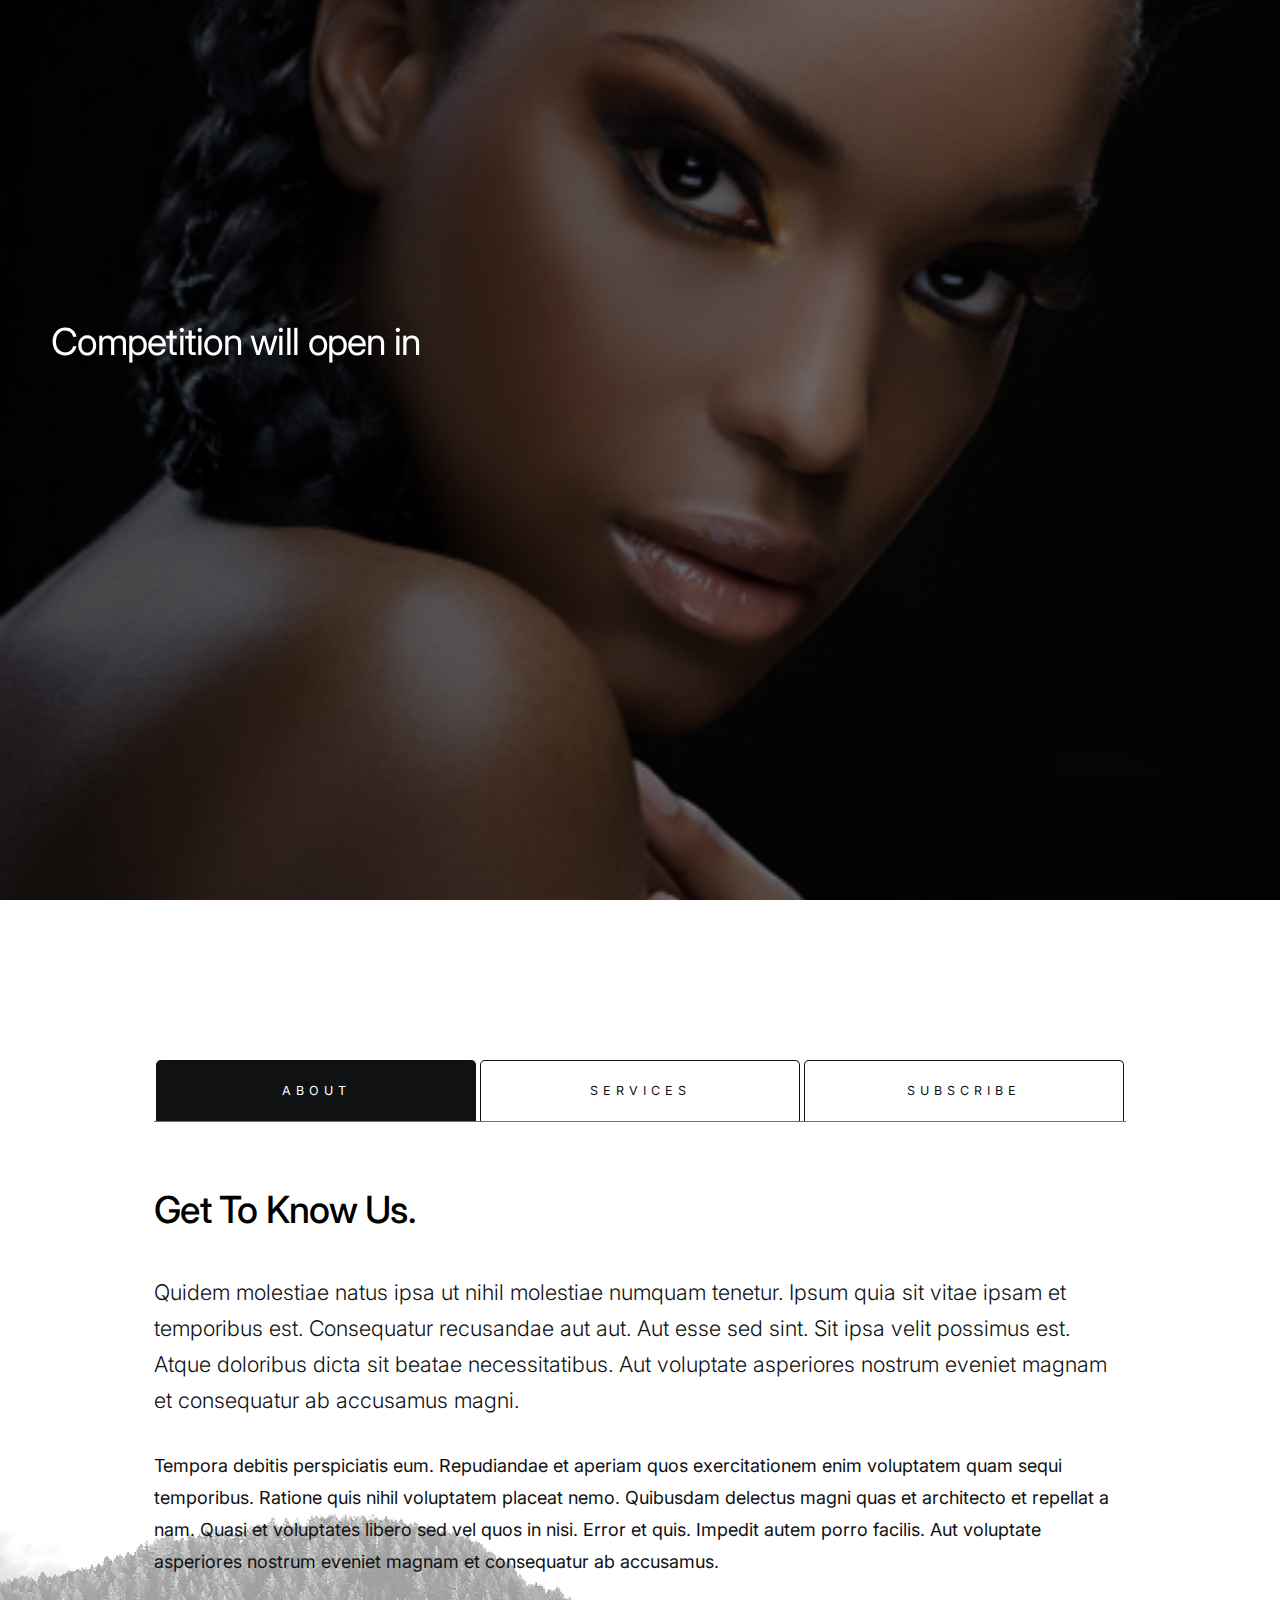
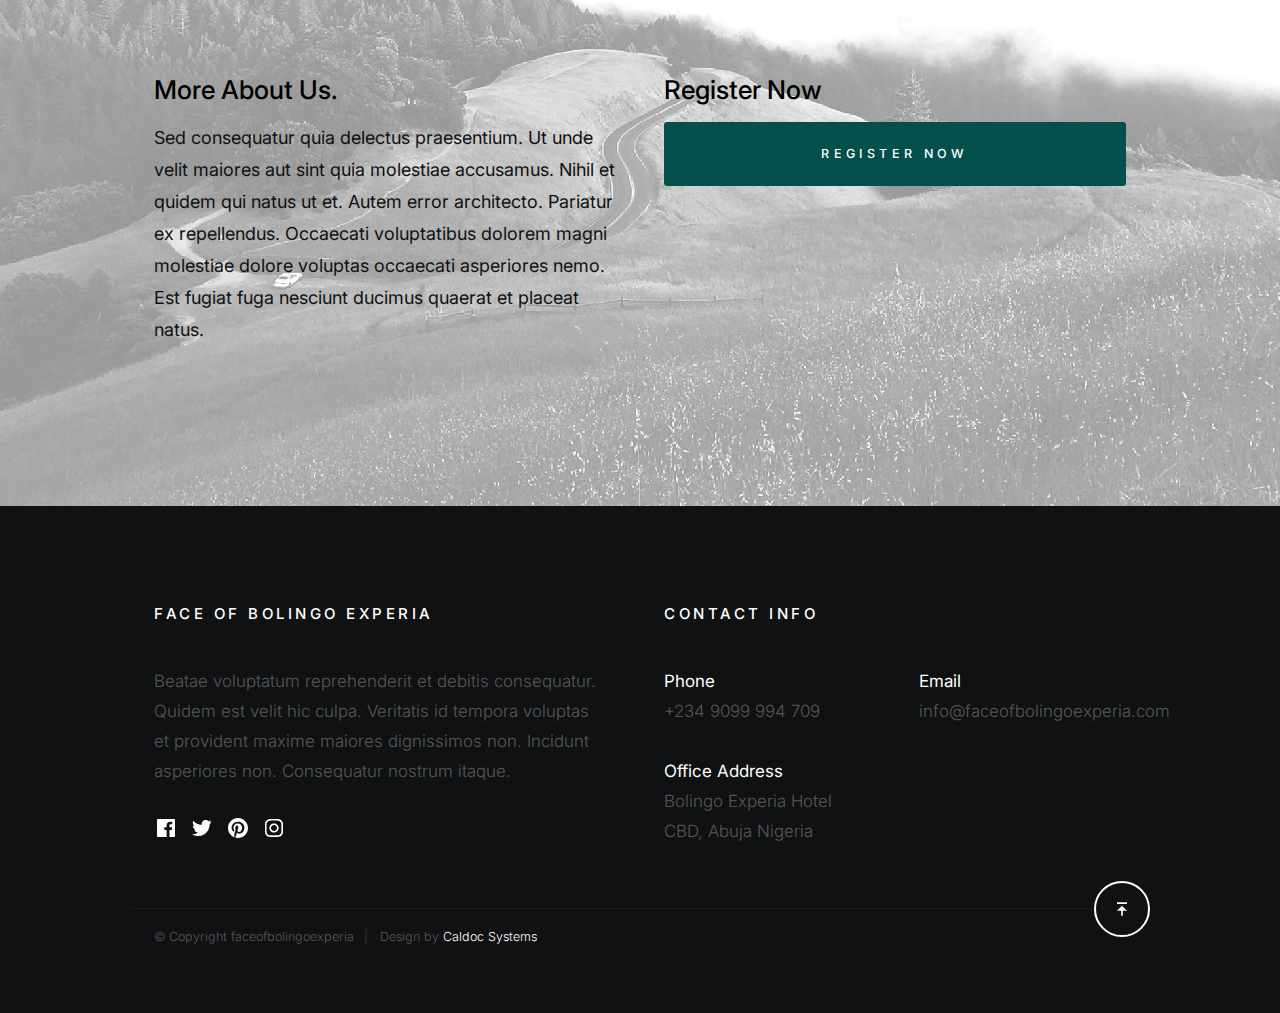
==== index.html @ f899aaff "first commit" ====
<!DOCTYPE html>
<html lang="en" class="no-js" >
<head>

    <!--- basic page needs
    ================================================== -->
    <meta charset="utf-8">
    <meta name="viewport" content="width=device-width, initial-scale=1">
    <title>Face of Bolingo Experia</title>
    <meta name="description" content="Commemorating the African Woman">
    <script>
        document.documentElement.classList.remove('no-js');
        document.documentElement.classList.add('js');
    </script>

    <!-- CSS
    ================================================== -->
    <link rel="stylesheet" href="css/vendor.css">
    <link rel="stylesheet" href="css/styles.css">

    <!-- favicons
    ================================================== -->
    <link rel="apple-touch-icon" sizes="180x180" href="apple-touch-icon.png">
    <link rel="icon" type="image/png" sizes="32x32" href="favicon-32x32.png">
    <link rel="icon" type="image/png" sizes="16x16" href="favicon-16x16.png">
    <link rel="manifest" href="site.webmanifest">

</head>

<body id="top" class="theme-slides">


    <!-- preloader
    ================================================== -->
    <div id="preloader">
        <div id="loader"></div>
    </div>


    <!-- page wrap
    ================================================== -->
    <div class="s-pagewrap">


        <!-- # header
        ================================================== -->
        <header class="s-header">
            <div class="row s-header__content">

                <div class="s-header__logo">
                    <a class="logo" href="index-slides.html">
                        <img src="images/logo.png" alt="Homepage">
                    </a>
                </div>
    
                <ul class="s-header__social">
                    <li>
                        <a href="">
                            <svg xmlns="http://www.w3.org/2000/svg" width="24" height="24" viewBox="0 0 24 24" style="fill:rgba(0, 0, 0, 1);transform:;-ms-filter:"><path d="M20,3H4C3.447,3,3,3.448,3,4v16c0,0.552,0.447,1,1,1h8.615v-6.96h-2.338v-2.725h2.338v-2c0-2.325,1.42-3.592,3.5-3.592 c0.699-0.002,1.399,0.034,2.095,0.107v2.42h-1.435c-1.128,0-1.348,0.538-1.348,1.325v1.735h2.697l-0.35,2.725h-2.348V21H20 c0.553,0,1-0.448,1-1V4C21,3.448,20.553,3,20,3z"></path></svg>
                            <span class="screen-reader-text">Facebook</span>
                        </a>
                    </li>
                    <li>
                        <a href="">
                            <svg xmlns="http://www.w3.org/2000/svg" width="24" height="24" viewBox="0 0 24 24" style="fill:rgba(0, 0, 0, 1);transform:;-ms-filter:"><path d="M19.633,7.997c0.013,0.175,0.013,0.349,0.013,0.523c0,5.325-4.053,11.461-11.46,11.461c-2.282,0-4.402-0.661-6.186-1.809 c0.324,0.037,0.636,0.05,0.973,0.05c1.883,0,3.616-0.636,5.001-1.721c-1.771-0.037-3.255-1.197-3.767-2.793 c0.249,0.037,0.499,0.062,0.761,0.062c0.361,0,0.724-0.05,1.061-0.137c-1.847-0.374-3.23-1.995-3.23-3.953v-0.05 c0.537,0.299,1.16,0.486,1.82,0.511C3.534,9.419,2.823,8.184,2.823,6.787c0-0.748,0.199-1.434,0.548-2.032 c1.983,2.443,4.964,4.04,8.306,4.215c-0.062-0.3-0.1-0.611-0.1-0.923c0-2.22,1.796-4.028,4.028-4.028 c1.16,0,2.207,0.486,2.943,1.272c0.91-0.175,1.782-0.512,2.556-0.973c-0.299,0.935-0.936,1.721-1.771,2.22 c0.811-0.088,1.597-0.312,2.319-0.624C21.104,6.712,20.419,7.423,19.633,7.997z"></path></svg>
                            <span class="screen-reader-text">Twitter</span>
                        </a>
                    </li>
                    <li>
                        <a href="">
                            <svg xmlns="http://www.w3.org/2000/svg" width="24" height="24" viewBox="0 0 24 24" style="fill:rgba(0, 0, 0, 1);transform:;-ms-filter:"><path d="M-111.052-244.992c-5.518,0-9.99,4.473-9.99,9.99c0,4.232,2.633,7.85,6.35,9.306 c-0.088-0.79-0.166-2.006,0.034-2.868c0.182-0.78,1.172-4.966,1.172-4.966s-0.299-0.599-0.299-1.484 c0-1.388,0.805-2.425,1.808-2.425c0.853,0,1.264,0.64,1.264,1.407c0,0.858-0.546,2.139-0.827,3.327 c-0.235,0.994,0.499,1.805,1.479,1.805c1.775,0,3.141-1.872,3.141-4.575c0-2.392-1.719-4.064-4.173-4.064 c-2.843,0-4.512,2.132-4.512,4.335c0,0.858,0.331,1.779,0.744,2.28c0.081,0.099,0.093,0.185,0.069,0.286 c-0.076,0.315-0.245,0.994-0.277,1.133c-0.044,0.183-0.145,0.222-0.335,0.134c-1.247-0.581-2.027-2.405-2.027-3.871 c0-3.151,2.289-6.045,6.601-6.045c3.466,0,6.159,2.469,6.159,5.77c0,3.444-2.171,6.213-5.184,6.213 c-1.013,0-1.964-0.525-2.29-1.146c0,0-0.501,1.907-0.623,2.374c-0.225,0.868-0.834,1.956-1.241,2.62 c0.935,0.289,1.928,0.445,2.958,0.445c5.517,0,9.99-4.473,9.99-9.99S-105.535-244.992-111.052-244.992" transform="translate(123.042 246.992)"></path></svg>
                            <span class="screen-reader-text">Pinterest</span>
                        </a>
                    </li>
                    <li>
                        <a href="">
                            <svg xmlns="http://www.w3.org/2000/svg" width="24" height="24" viewBox="0 0 24 24" style="fill:rgba(0, 0, 0, 1);transform:;-ms-filter:"><path d="M11.999,7.377c-2.554,0-4.623,2.07-4.623,4.623c0,2.554,2.069,4.624,4.623,4.624c2.552,0,4.623-2.07,4.623-4.624 C16.622,9.447,14.551,7.377,11.999,7.377L11.999,7.377z M11.999,15.004c-1.659,0-3.004-1.345-3.004-3.003 c0-1.659,1.345-3.003,3.004-3.003s3.002,1.344,3.002,3.003C15.001,13.659,13.658,15.004,11.999,15.004L11.999,15.004z"></path><circle cx="16.806" cy="7.207" r="1.078"></circle><path d="M20.533,6.111c-0.469-1.209-1.424-2.165-2.633-2.632c-0.699-0.263-1.438-0.404-2.186-0.42 c-0.963-0.042-1.268-0.054-3.71-0.054s-2.755,0-3.71,0.054C7.548,3.074,6.809,3.215,6.11,3.479C4.9,3.946,3.945,4.902,3.477,6.111 c-0.263,0.7-0.404,1.438-0.419,2.186c-0.043,0.962-0.056,1.267-0.056,3.71c0,2.442,0,2.753,0.056,3.71 c0.015,0.748,0.156,1.486,0.419,2.187c0.469,1.208,1.424,2.164,2.634,2.632c0.696,0.272,1.435,0.426,2.185,0.45 c0.963,0.042,1.268,0.055,3.71,0.055s2.755,0,3.71-0.055c0.747-0.015,1.486-0.157,2.186-0.419c1.209-0.469,2.164-1.424,2.633-2.633 c0.263-0.7,0.404-1.438,0.419-2.186c0.043-0.962,0.056-1.267,0.056-3.71s0-2.753-0.056-3.71C20.941,7.57,20.801,6.819,20.533,6.111z M19.315,15.643c-0.007,0.576-0.111,1.147-0.311,1.688c-0.305,0.787-0.926,1.409-1.712,1.711c-0.535,0.199-1.099,0.303-1.67,0.311 c-0.95,0.044-1.218,0.055-3.654,0.055c-2.438,0-2.687,0-3.655-0.055c-0.569-0.007-1.135-0.112-1.669-0.311 c-0.789-0.301-1.414-0.923-1.719-1.711c-0.196-0.534-0.302-1.099-0.311-1.669c-0.043-0.95-0.053-1.218-0.053-3.654 c0-2.437,0-2.686,0.053-3.655c0.007-0.576,0.111-1.146,0.311-1.687c0.305-0.789,0.93-1.41,1.719-1.712 c0.534-0.198,1.1-0.303,1.669-0.311c0.951-0.043,1.218-0.055,3.655-0.055c2.437,0,2.687,0,3.654,0.055 c0.571,0.007,1.135,0.112,1.67,0.311c0.786,0.303,1.407,0.925,1.712,1.712c0.196,0.534,0.302,1.099,0.311,1.669 c0.043,0.951,0.054,1.218,0.054,3.655c0,2.436,0,2.698-0.043,3.654H19.315z"></path></svg>
                            <span class="screen-reader-text">Instagram</span>
                        </a>
                    </li>
                </ul>

            </div> <!-- end s-header__content -->
        </header> <!-- end s-header -->


        <!-- # intro 
        ================================================== -->
        <section id="intro" class="s-intro">

            <div class="s-intro__slider swiper-container">
                <div class="swiper-wrapper">
                    <div class="s-intro__slide swiper-slide bg-opacity-40" style="background-image: url(images/slides/1.jpg);"></div>
                    <div class="s-intro__slide swiper-slide bg-opacity-40" style="background-image: url(images/slides/5.jpeg);"></div>
                    <div class="s-intro__slide swiper-slide bg-opacity-10" style="background-image: url(images/slides/6.jpg);"></div>
                </div>
            </div>

            <div class="row s-intro__content">
                <h1 class="s-intro__content-title">Competition will open in</h1>
                <div class="column lg-12">
                    
                    <div class="counter">
                        <div class="counter__time">
                            <span class="ss-days">7</span>
                            <span>days</span>
                        </div>
                        <div class="counter__time">
                            <span class="ss-hours">01</span>
                            <span>hours</span>
                        </div>
                        <div class="counter__time minutes">
                            <span class="ss-minutes">01</span>
                            <span>mins</span>
                        </div>
                        <div class="counter__time">
                            <span class="ss-seconds">55</span>
                            <span>secs</span>
                        </div>
                    </div>  <!-- end counter -->

                    <div class="s-intro__content-bottom">
                        
                        <p>
                        The Face of Bolingo Experia is an all engaging, edutaining business oriented pageantry contest powered by Bolingo Experia hotels as part of efforts to commemorate the International Women's Day. 
                        </p>
                    </div>

                </div>

                <div class="s-intro__scroll">
                    <p class="scroll-text">Scroll For More</p>
                    <a href="#info" class="smoothscroll">
                        <div class="mouse"></div>
                    </a>
                    <div class="end-top"></div>
                </div> <!-- end s-intro__scroll -->

            </div> <!-- intro__content -->

        </section> <!-- end s-intro -->


        <!-- # info
        ================================================== -->
        <section id="info" class="s-info">

            <div class="s-info__bg"></div>

            <div class="row">
                <div class="column lg-12">

                    <nav class="tab-nav">
                        <ul class="tab-nav__list"> 
                            <li class="active" data-id="tab-about">
                                <a href="#tab-about">
                                    About
                                </a>
                            </li>
                            <li>
                                <a href="#tab-services">
                                    Services
                                </a>
                            </li>
                            <li>
                                <a href="#tab-contact">
                                    Subscribe
                                </a>
                            </li>
                        </ul>
                    </nav> <!-- end tab-nav -->
        
                    <div class="tab-content">
        
                        <!-- 01 - tab about -->
                        <div id="tab-about" class='tab-content__item'>
        
                            <div class="row tab-content__item-header">
                                <div class="column">
                                    <h2>Get To Know Us.</h2>
                                </div>
                            </div>
        
                            <div class="row">
                                <div class="column">
                                    <p class="lead">
                                    Quidem molestiae natus ipsa ut nihil molestiae numquam tenetur. Ipsum quia 
                                    sit vitae ipsam et temporibus est. Consequatur recusandae aut aut. Aut esse 
                                    sed sint. Sit ipsa velit possimus est. Atque doloribus dicta sit beatae 
                                    necessitatibus. Aut voluptate asperiores nostrum eveniet magnam et consequatur 
                                    ab accusamus magni.
                                    </p>
        
                                    <p>
                                    Tempora debitis perspiciatis eum. Repudiandae et aperiam quos exercitationem 
                                    enim voluptatem quam sequi temporibus. Ratione quis nihil voluptatem placeat 
                                    nemo. Quibusdam delectus magni quas et architecto et repellat a nam.
                                    Quasi et voluptates libero sed vel quos in nisi. Error et quis. Impedit autem 
                                    porro facilis. Aut voluptate asperiores nostrum eveniet magnam et consequatur 
                                    ab accusamus.
                                    </p>
        
                                    <div class="row">
                                        <div class="column lg-6 tab-12">
                                            <h4>More About Us.</h4>
                                            <p>
                                            Sed consequatur quia delectus praesentium. Ut unde velit maiores aut sint 
                                            quia molestiae accusamus. Nihil et quidem qui natus ut et. Autem error 
                                            architecto. Pariatur ex repellendus. Occaecati voluptatibus dolorem magni 
                                            molestiae dolore voluptas occaecati asperiores nemo. Est fugiat fuga nesciunt 
                                            ducimus quaerat et placeat natus.
                                            </p>
                                        </div>
                                        <div class="column lg-6 tab-12">
                                            <h4>Register Now</h4>
                                            
                                            <a href="registration.html" class="btn btn--primary u-fullwidth">Register Now</a>
                                        </div>
                                    </div>
                                </div>
                            </div>
                            
                        </div> <!-- end 01 - tab about -->
        
                        <!-- 02 - tab services -->
                        <div id="tab-services" class='tab-content__item'>
        
                            <div class="row tab-content__item-header">
                                <div class="column">
                                    <h2>What We Do.</h2>
                                </div>
                            </div>
        
                            <div class="row">
                                <div class="column">
                                    <p class="lead">
                                    Sit ut cum molestiae. Dolore ducimus qui quasi. Fugiat consequatur sit vel illum vel et 
                                    a delectus. Vel sequi vitae voluptatem perspiciatis eligendi. Voluptatibus optio natus 
                                    asperiores est commodi amet quia architecto. Dolores necessitatibus et. Voluptatibus 
                                    optio natus asperiores est commodi amet quia architecto. Dolores necessitatibus et.
                                    </p>
                                </div>
                            </div>
        
                            <div class="row services-list block-lg-one-half block-md-one-half block-tab-whole">
        
                                <div class="column services-list__item">
                                    <div class="services-list__item-icon">
                                        <svg xmlns="http://www.w3.org/2000/svg" width="24" height="24" viewBox="0 0 24 24" style="fill:rgba(0, 0, 0, 1);transform:;-ms-filter:"><path d="M12,6c-3.309,0-6,2.691-6,6s2.691,6,6,6s6-2.691,6-6S15.309,6,12,6z M12,16c-2.206,0-4-1.794-4-4s1.794-4,4-4s4,1.794,4,4 S14.206,16,12,16z"></path><path d="M12,2C6.579,2,2,6.579,2,12s4.579,10,10,10s10-4.579,10-10S17.421,2,12,2z M12,20c-4.337,0-8-3.663-8-8s3.663-8,8-8 s8,3.663,8,8S16.337,20,12,20z"></path><path d="M12,10c-1.081,0-2,0.919-2,2s0.919,2,2,2s2-0.919,2-2S13.081,10,12,10z"></path></svg>
                                    </div>
                                    <div class="services-list__item-content">
                                        <h4 class="item-title">Brand Identity</h4>
                                        <p>
                                        Sit ut cum molestiae. Dolore ducimus qui quasi. Fugiat consequatur sit vel illum vel et 
                                        a delectus. Vel sequi vitae voluptatem perspiciatis eligendi. Voluptatibus optio natus 
                                        asperiores est commodi amet quia architecto. Dolores necessitatibus et.
                                        </p>
                                    </div>
                                </div>
                    
                                <div class="column services-list__item">
                                    <div class="services-list__item-icon">
                                        <svg xmlns="http://www.w3.org/2000/svg" width="24" height="24" viewBox="0 0 24 24" style="fill:rgba(0, 0, 0, 1);transform:;-ms-filter:"><path d="M18.277,8C18.624,8.596,19.262,9,20,9c1.104,0,2-0.896,2-2s-0.896-2-2-2c-0.738,0-1.376,0.404-1.723,1H16V4 c0-0.553-0.447-1-1-1H9C8.448,3,8,3.447,8,4v2H5.723C5.376,5.404,4.738,5,4,5C2.896,5,2,5.896,2,7s0.896,2,2,2 c0.738,0,1.376-0.404,1.723-1H8v0.369C5.133,9.84,4.318,12.534,4.091,14H3c-0.552,0-1,0.447-1,1v4c0,0.553,0.448,1,1,1h4 c0.552,0,1-0.447,1-1v-4c0-0.553-0.448-1-1-1H6.123c0.197-0.959,0.718-2.406,2.085-3.418C8.391,10.829,8.669,11,9,11h6 c0.331,0,0.61-0.171,0.792-0.419c1.373,1.013,1.895,2.458,2.089,3.419H17c-0.553,0-1,0.447-1,1v4c0,0.553,0.447,1,1,1h4 c0.553,0,1-0.447,1-1v-4c0-0.553-0.447-1-1-1h-1.092C19.681,12.534,18.866,9.839,16,8.368V8H18.277z M6,18H4v-2h2V18z M20,18h-2v-2 h2V18z M14,9h-4V8V6V5h4V9z"></path></svg>
                                    </div>
                                    <div class="services-list__item-content">
                                        <h4 class="item-title">Illustration</h4>
                                        <p>
                                        Sit ut cum molestiae. Dolore ducimus qui quasi. Fugiat consequatur sit vel illum vel et 
                                        a delectus. Vel sequi vitae voluptatem perspiciatis eligendi. Voluptatibus optio natus 
                                        asperiores est commodi amet quia architecto. Dolores necessitatibus et.
                                        </p>
                                    </div>
                                </div>
                    
                                <div class="column services-list__item">
                                    <div class="services-list__item-icon">
                                        <svg xmlns="http://www.w3.org/2000/svg" width="24" height="24" viewBox="0 0 24 24" style="fill:rgba(0, 0, 0, 1);transform:;-ms-filter:"><path d="M19,3H5C3.897,3,3,3.897,3,5v14c0,1.103,0.897,2,2,2h14c1.103,0,2-0.897,2-2V5C21,3.897,20.103,3,19,3z M19,5l0.001,4H15h-2 H5V5H19z M5,11h8v8H5V11z M15,19v-8h4.001l0.001,8H15z"></path></svg>
                                    </div>
                                    <div class="services-list__item-content">
                                        <h4 class="item-title">Coming soon</h4>
                                        <p>
                                        Sit ut cum molestiae. Dolore ducimus qui quasi. Fugiat consequatur sit vel illum vel et 
                                        a delectus. Vel sequi vitae voluptatem perspiciatis eligendi. Voluptatibus optio natus 
                                        asperiores est commodi amet quia architecto. Dolores necessitatibus et.
                                        </p>
                                    </div>
                                </div>
                    
                                <div class="column services-list__item">
                                    <div class="services-list__item-icon">
                                        <svg xmlns="http://www.w3.org/2000/svg" width="24" height="24" viewBox="0 0 24 24" style="fill:rgba(0, 0, 0, 1);transform:;-ms-filter:"><path d="M20,3H4C2.897,3,2,3.897,2,5v11c0,1.103,0.897,2,2,2h4l-1.8,2.4l1.6,1.2l2.7-3.6h3l2.7,3.6l1.6-1.2L16,18h4 c1.103,0,2-0.897,2-2V5C22,3.897,21.103,3,20,3z M4,16V5h16l0.001,11H4z"></path><path d="M6 12H10V14H6z"></path></svg>
                                    </div>
                                    <div class="services-list__item-content">
                                        <h4 class="item-title">Coming Soon</h4>
                                        <p>
                                        Sit ut cum molestiae. Dolore ducimus qui quasi. Fugiat consequatur sit vel illum vel et 
                                        a delectus. Vel sequi vitae voluptatem perspiciatis eligendi. Voluptatibus optio natus 
                                        asperiores est commodi amet quia architecto. Dolores necessitatibus et.
                                        </p>
                                    </div>
                                </div>
                    
                                <div class="column services-list__item">
                                    <div class="services-list__item-icon">
                                        <svg xmlns="http://www.w3.org/2000/svg" width="24" height="24" viewBox="0 0 24 24" style="fill:rgba(0, 0, 0, 1);transform:;-ms-filter:"><path d="M20,3H7C5.897,3,5,3.897,5,5v2H4C2.897,7,2,7.897,2,9v10c0,1.103,0.897,2,2,2h6c1.103,0,2-0.897,2-2h8c1.103,0,2-0.897,2-2 V5C22,3.897,21.103,3,20,3z M9.997,19H4V9h2h4L9.997,19z M19.997,17H12V9c0-1.103-0.897-2-2-2H7V5h13L19.997,17z"></path></svg>
                                    </div>
                                    <div class="services-list__item-content">
                                        <h4 class="item-title">Coming Soon</h4>
                                        <p>
                                        Sit ut cum molestiae. Dolore ducimus qui quasi. Fugiat consequatur sit vel illum vel et 
                                        a delectus. Vel sequi vitae voluptatem perspiciatis eligendi. Voluptatibus optio natus 
                                        asperiores est commodi amet quia architecto. Dolores necessitatibus et.
                                        </p>
                                    </div>
                                </div>
                    
                                <div class="column services-list__item">
                                    <div class="services-list__item-icon">
                                        <svg xmlns="http://www.w3.org/2000/svg" width="24" height="24" viewBox="0 0 24 24" style="fill:rgba(0, 0, 0, 1);transform:;-ms-filter:"><path d="M5,22h14c1.103,0,2-0.897,2-2V9c0-0.553-0.447-1-1-1h-3V7c0-2.757-2.243-5-5-5S7,4.243,7,7v1H4C3.447,8,3,8.447,3,9v11 C3,21.103,3.897,22,5,22z M9,7c0-1.654,1.346-3,3-3s3,1.346,3,3v1H9V7z M5,10h2v2h2v-2h6v2h2v-2h2l0.002,10H5V10z"></path></svg>
                                    </div>
                                    <div class="services-list__item-content">
                                        <h4 class="item-title">Coming soon</h4>
                                        <p>
                                        Sit ut cum molestiae. Dolore ducimus qui quasi. Fugiat consequatur sit vel illum vel et 
                                        a delectus. Vel sequi vitae voluptatem perspiciatis eligendi. Voluptatibus optio natus 
                                        asperiores est commodi amet quia architecto. Dolores necessitatibus et.
                                        </p>
                                    </div>
                                </div>
                    
                            </div> <!-- end services-list -->
                            
                        </div> <!-- end 02 - tab services -->
        
                        <!-- 03 - tab contact -->
                        <div id="tab-contact" class="tab-content__item">
        
                            <div class="row tab-content__item-header">
                                <div class="column">
                                    <h2>Subscribe To Our Newsletter.</h2>
                                </div>
                            </div>
        
                            <div class="row">
                                <div class="column">
                                    
                                    <p class="lead">
                                    Voluptates laborum eum quas. Pariatur impedit sit veniam est 
                                    et quasi voluptas voluptatem. Cumque hic enim perferendis 
                                    amet odit in molestias debitis. Facere nulla qui pariatur 
                                    quasi mollitia et. Et dolorem dolorum quo in sit architecto.
                                    </p>

                                    <p>
                                    Sit ut cum molestiae. Dolore ducimus qui quasi. Fugiat consequatur sit vel illum vel et 
                                    a delectus. Vel sequi vitae voluptatem perspiciatis eligendi. Voluptatibus optio natus 
                                    asperiores est commodi amet quia architecto. Dolores necessitatibus et.
                                    </p>

                                    <form id="mc-form" class="mc-form">
                                        <input type="email" name="EMAIL" id="mce-EMAIL" class="u-fullwidth text-center" placeholder="Email Address" title="The domain portion of the email address is invalid (the portion after the @)." pattern="^([^\x00-\x20\x22\x28\x29\x2c\x2e\x3a-\x3c\x3e\x40\x5b-\x5d\x7f-\xff]+|\x22([^\x0d\x22\x5c\x80-\xff]|\x5c[\x00-\x7f])*\x22)(\x2e([^\x00-\x20\x22\x28\x29\x2c\x2e\x3a-\x3c\x3e\x40\x5b-\x5d\x7f-\xff]+|\x22([^\x0d\x22\x5c\x80-\xff]|\x5c[\x00-\x7f])*\x22))*\x40([^\x00-\x20\x22\x28\x29\x2c\x2e\x3a-\x3c\x3e\x40\x5b-\x5d\x7f-\xff]+|\x5b([^\x0d\x5b-\x5d\x80-\xff]|\x5c[\x00-\x7f])*\x5d)(\x2e([^\x00-\x20\x22\x28\x29\x2c\x2e\x3a-\x3c\x3e\x40\x5b-\x5d\x7f-\xff]+|\x5b([^\x0d\x5b-\x5d\x80-\xff]|\x5c[\x00-\x7f])*\x5d))*(\.\w{2,})+$" required>
                                        <input type="submit" name="subscribe" value="Subscribe" class="btn--small btn--primary u-fullwidth">
                                        <!-- <div style="position: absolute; left: -5000px;" aria-hidden="true"><input type="text" name="b_cdb7b577e41181934ed6a6a44_9a91cfe7b3" tabindex="-1" value=""></div> -->
                                        <div class="mc-status"></div>
                                    </form>
        
                                </div>
                            </div>
                            
                        </div> <!-- end 03 - tab contact -->
        
                    </div> <!-- end tab content -->

                </div> <!-- end column -->
            </div> <!-- end row -->

        </section> <!-- end s-info -->


        <!-- # footer
        ================================================== -->
        <footer class="s-footer">

            <div class="row s-footer__top">

                <div class="column lg-6 stack-on-700 s-footer__block s-footer__info">

                    <h4 class="h6">Face of Bolingo Experia</h4>
                    
                    <p class="desc">
                    Beatae voluptatum reprehenderit et debitis consequatur. Quidem est velit hic culpa. 
                    Veritatis id tempora voluptas et provident maxime maiores dignissimos non. Incidunt 
                    asperiores non. Consequatur nostrum itaque.
                    </p>

                    <ul class="s-footer__social">
                        <li>
                            <a href="">
                                <svg xmlns="http://www.caldoc.com.ng" width="24" height="24" viewBox="0 0 24 24" style="fill:rgba(0, 0, 0, 1);transform:;-ms-filter:"><path d="M20,3H4C3.447,3,3,3.448,3,4v16c0,0.552,0.447,1,1,1h8.615v-6.96h-2.338v-2.725h2.338v-2c0-2.325,1.42-3.592,3.5-3.592 c0.699-0.002,1.399,0.034,2.095,0.107v2.42h-1.435c-1.128,0-1.348,0.538-1.348,1.325v1.735h2.697l-0.35,2.725h-2.348V21H20 c0.553,0,1-0.448,1-1V4C21,3.448,20.553,3,20,3z"></path></svg>
                                <span class="screen-reader-text">Facebook</span>
                            </a>
                        </li>
                        <li>
                            <a href="">
                                <svg xmlns="http://www.caldoc.com.ng" width="24" height="24" viewBox="0 0 24 24" style="fill:rgba(0, 0, 0, 1);transform:;-ms-filter:"><path d="M19.633,7.997c0.013,0.175,0.013,0.349,0.013,0.523c0,5.325-4.053,11.461-11.46,11.461c-2.282,0-4.402-0.661-6.186-1.809 c0.324,0.037,0.636,0.05,0.973,0.05c1.883,0,3.616-0.636,5.001-1.721c-1.771-0.037-3.255-1.197-3.767-2.793 c0.249,0.037,0.499,0.062,0.761,0.062c0.361,0,0.724-0.05,1.061-0.137c-1.847-0.374-3.23-1.995-3.23-3.953v-0.05 c0.537,0.299,1.16,0.486,1.82,0.511C3.534,9.419,2.823,8.184,2.823,6.787c0-0.748,0.199-1.434,0.548-2.032 c1.983,2.443,4.964,4.04,8.306,4.215c-0.062-0.3-0.1-0.611-0.1-0.923c0-2.22,1.796-4.028,4.028-4.028 c1.16,0,2.207,0.486,2.943,1.272c0.91-0.175,1.782-0.512,2.556-0.973c-0.299,0.935-0.936,1.721-1.771,2.22 c0.811-0.088,1.597-0.312,2.319-0.624C21.104,6.712,20.419,7.423,19.633,7.997z"></path></svg>
                                <span class="screen-reader-text">Twitter</span>
                            </a>
                        </li>
                        <li>
                            <a href="">
                                <svg xmlns="http://www.caldoc.com.ng" width="24" height="24" viewBox="0 0 24 24" style="fill:rgba(0, 0, 0, 1);transform:;-ms-filter:"><path d="M-111.052-244.992c-5.518,0-9.99,4.473-9.99,9.99c0,4.232,2.633,7.85,6.35,9.306 c-0.088-0.79-0.166-2.006,0.034-2.868c0.182-0.78,1.172-4.966,1.172-4.966s-0.299-0.599-0.299-1.484 c0-1.388,0.805-2.425,1.808-2.425c0.853,0,1.264,0.64,1.264,1.407c0,0.858-0.546,2.139-0.827,3.327 c-0.235,0.994,0.499,1.805,1.479,1.805c1.775,0,3.141-1.872,3.141-4.575c0-2.392-1.719-4.064-4.173-4.064 c-2.843,0-4.512,2.132-4.512,4.335c0,0.858,0.331,1.779,0.744,2.28c0.081,0.099,0.093,0.185,0.069,0.286 c-0.076,0.315-0.245,0.994-0.277,1.133c-0.044,0.183-0.145,0.222-0.335,0.134c-1.247-0.581-2.027-2.405-2.027-3.871 c0-3.151,2.289-6.045,6.601-6.045c3.466,0,6.159,2.469,6.159,5.77c0,3.444-2.171,6.213-5.184,6.213 c-1.013,0-1.964-0.525-2.29-1.146c0,0-0.501,1.907-0.623,2.374c-0.225,0.868-0.834,1.956-1.241,2.62 c0.935,0.289,1.928,0.445,2.958,0.445c5.517,0,9.99-4.473,9.99-9.99S-105.535-244.992-111.052-244.992" transform="translate(123.042 246.992)"></path></svg>
                                <span class="screen-reader-text">Pinterest</span>
                            </a>
                        </li>
                        <li>
                            <a href="">
                                <svg xmlns="http://www.caldoc.com.ng" width="24" height="24" viewBox="0 0 24 24" style="fill:rgba(0, 0, 0, 1);transform:;-ms-filter:"><path d="M11.999,7.377c-2.554,0-4.623,2.07-4.623,4.623c0,2.554,2.069,4.624,4.623,4.624c2.552,0,4.623-2.07,4.623-4.624 C16.622,9.447,14.551,7.377,11.999,7.377L11.999,7.377z M11.999,15.004c-1.659,0-3.004-1.345-3.004-3.003 c0-1.659,1.345-3.003,3.004-3.003s3.002,1.344,3.002,3.003C15.001,13.659,13.658,15.004,11.999,15.004L11.999,15.004z"></path><circle cx="16.806" cy="7.207" r="1.078"></circle><path d="M20.533,6.111c-0.469-1.209-1.424-2.165-2.633-2.632c-0.699-0.263-1.438-0.404-2.186-0.42 c-0.963-0.042-1.268-0.054-3.71-0.054s-2.755,0-3.71,0.054C7.548,3.074,6.809,3.215,6.11,3.479C4.9,3.946,3.945,4.902,3.477,6.111 c-0.263,0.7-0.404,1.438-0.419,2.186c-0.043,0.962-0.056,1.267-0.056,3.71c0,2.442,0,2.753,0.056,3.71 c0.015,0.748,0.156,1.486,0.419,2.187c0.469,1.208,1.424,2.164,2.634,2.632c0.696,0.272,1.435,0.426,2.185,0.45 c0.963,0.042,1.268,0.055,3.71,0.055s2.755,0,3.71-0.055c0.747-0.015,1.486-0.157,2.186-0.419c1.209-0.469,2.164-1.424,2.633-2.633 c0.263-0.7,0.404-1.438,0.419-2.186c0.043-0.962,0.056-1.267,0.056-3.71s0-2.753-0.056-3.71C20.941,7.57,20.801,6.819,20.533,6.111z M19.315,15.643c-0.007,0.576-0.111,1.147-0.311,1.688c-0.305,0.787-0.926,1.409-1.712,1.711c-0.535,0.199-1.099,0.303-1.67,0.311 c-0.95,0.044-1.218,0.055-3.654,0.055c-2.438,0-2.687,0-3.655-0.055c-0.569-0.007-1.135-0.112-1.669-0.311 c-0.789-0.301-1.414-0.923-1.719-1.711c-0.196-0.534-0.302-1.099-0.311-1.669c-0.043-0.95-0.053-1.218-0.053-3.654 c0-2.437,0-2.686,0.053-3.655c0.007-0.576,0.111-1.146,0.311-1.687c0.305-0.789,0.93-1.41,1.719-1.712 c0.534-0.198,1.1-0.303,1.669-0.311c0.951-0.043,1.218-0.055,3.655-0.055c2.437,0,2.687,0,3.654,0.055 c0.571,0.007,1.135,0.112,1.67,0.311c0.786,0.303,1.407,0.925,1.712,1.712c0.196,0.534,0.302,1.099,0.311,1.669 c0.043,0.951,0.054,1.218,0.054,3.655c0,2.436,0,2.698-0.043,3.654H19.315z"></path></svg>
                                <span class="screen-reader-text">Instagram</span>
                            </a>
                        </li>
                    </ul>

                </div> <!-- end s-footer__info -->

                <div class="column lg-6 stack-on-700 s-footer__block s-footer__contact">

                    <h4 class="h6">Contact Info</h4>

                    <div class="row">
                        <div class="column lg-6 stack-on-1000">
                            <p>
                            <strong>Phone</strong> <br>
                            <a href="tel:09099994709">+234 9099 994 709</a>
                            </p>
                        </div>
                        <div class="column lg-6 stack-on-1000">
                            <p>
                            <strong>Email</strong> <br>
                            <a href="mailto:#0">info@faceofbolingoexperia.com</a>
                            </p>
                        </div>
                    </div>

                    <p>
                    <strong>Office Address</strong> <br>
                    Bolingo Experia Hotel <br>
                    CBD, Abuja
                    Nigeria <br>
                    </p>

                </div> <!-- end s-footer__contact -->

            </div> <!-- end s-footer__top -->

            <div class="row s-footer__bottom">
                <div class="column lg-12">
                    <div class="ss-copyright">
                        <span>© Copyright faceofbolingoexperia</span> 
                        <span>Design by <a href="https://www.caldoc.com.ng/">Caldoc Systems</a></span>
                    </div>
                </div>

                <div class="ss-go-top">
                    <a class="smoothscroll" title="Back to Top" href="#top">
                        <svg xmlns="http://www.w3.org/2000/svg" width="24" height="24" viewBox="0 0 24 24" style="fill:rgba(0, 0, 0, 1);transform:;-ms-filter:"><path d="M6 4H18V6H6zM11 14L11 20 13 20 13 14 18 14 12 8 6 14z"></path></svg>
                     </a>
                </div>
            </div> <!--end s-footer__bottom -->

        </footer> <!--end s-footer -->

    </div> <!-- end pagewrap -->


    <!-- Java Script
    ================================================== -->
    <script src="js/plugins.js"></script>
    <script src="js/main.js"></script>

</body>
</html>
---- css/vendor.css ----
/* ===================================================================
 * Khronos Third-party Stylesheets
 * Template Ver. 2.0.0
 * 07-03-2021
 * -------------------------------------------------------------------
 *
 * TOC:
 * # PrismJS
 * # Swiper
 *
 * ------------------------------------------------------------------- */


/* ===================================================================
 * # PrismJS 1.20.0
 *   https://prismjs.com/download.html#themes=prism-okaidia&languages=markup+css+clike+javascript+markup-templating+php 
 *   
 *   okaidia theme for JavaScript, CSS and HTML
 *   Loosely based on Monokai textmate theme by http://www.monokai.nl/
 *   @author ocodia
 * ------------------------------------------------------------------- */
code[class*="language-"],
pre[class*="language-"] {
    color           : #f8f8f2;
    background      : none;
    text-shadow     : 0 1px rgba(0, 0, 0, 0.3);
    font-family     : var(--font-mono);
    font-size       : calc(var(--text-size) * 0.9444);
    text-align      : left;
    white-space     : pre;
    word-spacing    : normal;
    word-break      : normal;
    word-wrap       : normal;
    line-height     : var(--vspace-1);
    -moz-tab-size   : 4;
    -o-tab-size     : 4;
    tab-size        : 4;
    -webkit-hyphens : none;
    -moz-hyphens    : none;
    -ms-hyphens     : none;
    hyphens         : none;
}

/* Code blocks */
pre[class*="language-"] {
    padding  : var(--vspace-0_5) 0 var(--vspace-1);
    margin   : var(--vspace-1) 0;
    overflow : auto;
}

:not(pre)>code[class*="language-"],
pre[class*="language-"] {
    background : #272822;
}

/* Inline code */
:not(pre)>code[class*="language-"] {
    padding     : .1em;
    white-space : normal;
}

.token.comment,
.token.prolog,
.token.doctype,
.token.cdata {
    color : slategray;
}

.token.punctuation {
    color : #f8f8f2;
}

.token.namespace {
    opacity : .7;
}

.token.property,
.token.tag,
.token.constant,
.token.symbol,
.token.deleted {
    color : #f92672;
}

.token.boolean,
.token.number {
    color : #ae81ff;
}

.token.selector,
.token.attr-name,
.token.string,
.token.char,
.token.builtin,
.token.inserted {
    color : #a6e22e;
}

.token.operator,
.token.entity,
.token.url,
.language-css .token.string,
.style .token.string,
.token.variable {
    color : #f8f8f2;
}

.token.atrule,
.token.attr-value,
.token.function,
.token.class-name {
    color : #e6db74;
}

.token.keyword {
    color : #66d9ef;
}

.token.regex,
.token.important {
    color : #fd971f;
}

.token.important,
.token.bold {
    font-weight : bold;
}

.token.italic {
    font-style : italic;
}

.token.entity {
    cursor : help;
}



/* ===================================================================
 * # Swiper 6.4.5
 *   Most modern mobile touch slider and framework with hardware accelerated transitions
 *   https://swiperjs.com
 *
 *   Copyright 2014-2020 Vladimir Kharlampidi
 *
 *   Released under the MIT License
 *
 *   Released on: December 18, 2020
 * ------------------------------------------------------------------- */
@font-face {
    font-family : "swiper-icons";
    src         : url("data:application/font-woff;charset=utf-8;base64, [base64]//wADZ2x5ZgAAAywAAADMAAAD2MHtryVoZWFkAAABbAAAADAAAAA2E2+eoWhoZWEAAAGcAAAAHwAAACQC9gDzaG10eAAAAigAAAAZAAAArgJkABFsb2NhAAAC0AAAAFoAAABaFQAUGG1heHAAAAG8AAAAHwAAACAAcABAbmFtZQAAA/gAAAE5AAACXvFdBwlwb3N0AAAFNAAAAGIAAACE5s74hXjaY2BkYGAAYpf5Hu/j+W2+MnAzMYDAzaX6QjD6/4//Bxj5GA8AuRwMYGkAPywL13jaY2BkYGA88P8Agx4j+/8fQDYfA1AEBWgDAIB2BOoAeNpjYGRgYNBh4GdgYgABEMnIABJzYNADCQAACWgAsQB42mNgYfzCOIGBlYGB0YcxjYGBwR1Kf2WQZGhhYGBiYGVmgAFGBiQQkOaawtDAoMBQxXjg/wEGPcYDDA4wNUA2CCgwsAAAO4EL6gAAeNpj2M0gyAACqxgGNWBkZ2D4/wMA+xkDdgAAAHjaY2BgYGaAYBkGRgYQiAHyGMF8FgYHIM3DwMHABGQrMOgyWDLEM1T9/w8UBfEMgLzE////P/5//f/V/xv+r4eaAAeMbAxwIUYmIMHEgKYAYjUcsDAwsLKxc3BycfPw8jEQA/[base64]/uznmfPFBNODM2K7MTQ45YEAZqGP81AmGGcF3iPqOop0r1SPTaTbVkfUe4HXj97wYE+yNwWYxwWu4v1ugWHgo3S1XdZEVqWM7ET0cfnLGxWfkgR42o2PvWrDMBSFj/IHLaF0zKjRgdiVMwScNRAoWUoH78Y2icB/yIY09An6AH2Bdu/UB+yxopYshQiEvnvu0dURgDt8QeC8PDw7Fpji3fEA4z/PEJ6YOB5hKh4dj3EvXhxPqH/SKUY3rJ7srZ4FZnh1PMAtPhwP6fl2PMJMPDgeQ4rY8YT6Gzao0eAEA409DuggmTnFnOcSCiEiLMgxCiTI6Cq5DZUd3Qmp10vO0LaLTd2cjN4fOumlc7lUYbSQcZFkutRG7g6JKZKy0RmdLY680CDnEJ+UMkpFFe1RN7nxdVpXrC4aTtnaurOnYercZg2YVmLN/d/gczfEimrE/fs/bOuq29Zmn8tloORaXgZgGa78yO9/cnXm2BpaGvq25Dv9S4E9+5SIc9PqupJKhYFSSl47+Qcr1mYNAAAAeNptw0cKwkAAAMDZJA8Q7OUJvkLsPfZ6zFVERPy8qHh2YER+3i/BP83vIBLLySsoKimrqKqpa2hp6+jq6RsYGhmbmJqZSy0sraxtbO3sHRydnEMU4uR6yx7JJXveP7WrDycAAAAAAAH//wACeNpjYGRgYOABYhkgZgJCZgZNBkYGLQZtIJsFLMYAAAw3ALgAeNolizEKgDAQBCchRbC2sFER0YD6qVQiBCv/H9ezGI6Z5XBAw8CBK/m5iQQVauVbXLnOrMZv2oLdKFa8Pjuru2hJzGabmOSLzNMzvutpB3N42mNgZGBg4GKQYzBhYMxJLMlj4GBgAYow/P/PAJJhLM6sSoWKfWCAAwDAjgbRAAB42mNgYGBkAIIbCZo5IPrmUn0hGA0AO8EFTQAA") format("woff");
    font-weight : 400;
    font-style  : normal;
}

:root {
    --swiper-theme-color : #007aff;
}

.swiper-container {
    margin-left  : auto;
    margin-right : auto;
    position     : relative;
    overflow     : hidden;
    list-style   : none;
    padding      : 0;
    /* Fix of Webkit flickering */
    z-index      : 1;
}

.swiper-container-vertical>.swiper-wrapper {
    flex-direction : column;
}

.swiper-wrapper {
    position            : relative;
    width               : 100%;
    height              : 100%;
    z-index             : 1;
    display             : flex;
    transition-property : transform;
    box-sizing          : content-box;
}

.swiper-container-android .swiper-slide,
.swiper-wrapper {
    transform : translate3d(0px, 0, 0);
}

.swiper-container-multirow>.swiper-wrapper {
    flex-wrap : wrap;
}

.swiper-container-multirow-column>.swiper-wrapper {
    flex-wrap      : wrap;
    flex-direction : column;
}

.swiper-container-free-mode>.swiper-wrapper {
    transition-timing-function : ease-out;
    margin                     : 0 auto;
}

.swiper-slide {
    flex-shrink         : 0;
    width               : 100%;
    height              : 100%;
    position            : relative;
    transition-property : transform;
}

.swiper-slide-invisible-blank {
    visibility : hidden;
}

/* Auto Height */
.swiper-container-autoheight,
.swiper-container-autoheight .swiper-slide {
    height : auto;
}

.swiper-container-autoheight .swiper-wrapper {
    align-items         : flex-start;
    transition-property : transform, height;
}

/* 3D Effects */
.swiper-container-3d {
    perspective : 1200px;
}

.swiper-container-3d .swiper-wrapper,
.swiper-container-3d .swiper-slide,
.swiper-container-3d .swiper-slide-shadow-left,
.swiper-container-3d .swiper-slide-shadow-right,
.swiper-container-3d .swiper-slide-shadow-top,
.swiper-container-3d .swiper-slide-shadow-bottom,
.swiper-container-3d .swiper-cube-shadow {
    transform-style : preserve-3d;
}

.swiper-container-3d .swiper-slide-shadow-left,
.swiper-container-3d .swiper-slide-shadow-right,
.swiper-container-3d .swiper-slide-shadow-top,
.swiper-container-3d .swiper-slide-shadow-bottom {
    position       : absolute;
    left           : 0;
    top            : 0;
    width          : 100%;
    height         : 100%;
    pointer-events : none;
    z-index        : 10;
}

.swiper-container-3d .swiper-slide-shadow-left {
    background-image : linear-gradient(to left, rgba(0, 0, 0, 0.5), rgba(0, 0, 0, 0));
}

.swiper-container-3d .swiper-slide-shadow-right {
    background-image : linear-gradient(to right, rgba(0, 0, 0, 0.5), rgba(0, 0, 0, 0));
}

.swiper-container-3d .swiper-slide-shadow-top {
    background-image : linear-gradient(to top, rgba(0, 0, 0, 0.5), rgba(0, 0, 0, 0));
}

.swiper-container-3d .swiper-slide-shadow-bottom {
    background-image : linear-gradient(to bottom, rgba(0, 0, 0, 0.5), rgba(0, 0, 0, 0));
}

/* CSS Mode */
.swiper-container-css-mode>.swiper-wrapper {
    overflow           : auto;
    scrollbar-width    : none;
    /* For Firefox */
    -ms-overflow-style : none;
    /* For Internet Explorer and Edge */
}

.swiper-container-css-mode>.swiper-wrapper::-webkit-scrollbar {
    display : none;
}

.swiper-container-css-mode>.swiper-wrapper>.swiper-slide {
    scroll-snap-align : start start;
}

.swiper-container-horizontal.swiper-container-css-mode>.swiper-wrapper {
    scroll-snap-type : x mandatory;
}

.swiper-container-vertical.swiper-container-css-mode>.swiper-wrapper {
    scroll-snap-type : y mandatory;
}

:root {
    --swiper-navigation-size  : 44px;
    /*
    --swiper-navigation-color : var(--swiper-theme-color);
    */
}

.swiper-button-prev,
.swiper-button-next {
    position        : absolute;
    top             : 50%;
    width           : calc(var(--swiper-navigation-size) / 44 * 27);
    height          : var(--swiper-navigation-size);
    margin-top      : calc(-1 * var(--swiper-navigation-size) / 2);
    z-index         : 10;
    cursor          : pointer;
    display         : flex;
    align-items     : center;
    justify-content : center;
    color           : var(--swiper-navigation-color, var(--swiper-theme-color));
}

.swiper-button-prev.swiper-button-disabled,
.swiper-button-next.swiper-button-disabled {
    opacity        : 0.35;
    cursor         : auto;
    pointer-events : none;
}

.swiper-button-prev:after,
.swiper-button-next:after {
    font-family    : swiper-icons;
    font-size      : var(--swiper-navigation-size);
    text-transform : none !important;
    letter-spacing : 0;
    text-transform : none;
    font-variant   : initial;
    line-height    : 1;
}

.swiper-button-prev,
.swiper-container-rtl .swiper-button-next {
    left  : 10px;
    right : auto;
}

.swiper-button-prev:after,
.swiper-container-rtl .swiper-button-next:after {
    content : "prev";
}

.swiper-button-next,
.swiper-container-rtl .swiper-button-prev {
    right : 10px;
    left  : auto;
}

.swiper-button-next:after,
.swiper-container-rtl .swiper-button-prev:after {
    content : "next";
}

.swiper-button-prev.swiper-button-white,
.swiper-button-next.swiper-button-white {
    --swiper-navigation-color : #ffffff;
}

.swiper-button-prev.swiper-button-black,
.swiper-button-next.swiper-button-black {
    --swiper-navigation-color : #000000;
}

.swiper-button-lock {
    display : none;
}

:root {
    /*
    --swiper-pagination-color: var(--swiper-theme-color);
    */
}

.swiper-pagination {
    position   : absolute;
    text-align : center;
    transition : 300ms opacity;
    transform  : translate3d(0, 0, 0);
    z-index    : 10;
}

.swiper-pagination.swiper-pagination-hidden {
    opacity : 0;
}

/* Common Styles */
.swiper-pagination-fraction,
.swiper-pagination-custom,
.swiper-container-horizontal>.swiper-pagination-bullets {
    bottom : 10px;
    left   : 0;
    width  : 100%;
}

/* Bullets */
.swiper-pagination-bullets-dynamic {
    overflow  : hidden;
    font-size : 0;
}

.swiper-pagination-bullets-dynamic .swiper-pagination-bullet {
    transform : scale(0.33);
    position  : relative;
}

.swiper-pagination-bullets-dynamic .swiper-pagination-bullet-active {
    transform : scale(1);
}

.swiper-pagination-bullets-dynamic .swiper-pagination-bullet-active-main {
    transform : scale(1);
}

.swiper-pagination-bullets-dynamic .swiper-pagination-bullet-active-prev {
    transform : scale(0.66);
}

.swiper-pagination-bullets-dynamic .swiper-pagination-bullet-active-prev-prev {
    transform : scale(0.33);
}

.swiper-pagination-bullets-dynamic .swiper-pagination-bullet-active-next {
    transform : scale(0.66);
}

.swiper-pagination-bullets-dynamic .swiper-pagination-bullet-active-next-next {
    transform : scale(0.33);
}

.swiper-pagination-bullet {
    width         : 8px;
    height        : 8px;
    display       : inline-block;
    border-radius : 100%;
    background    : #000;
    opacity       : 0.2;
}

button.swiper-pagination-bullet {
    border             : none;
    margin             : 0;
    padding            : 0;
    box-shadow         : none;
    -webkit-appearance : none;
    -moz-appearance    : none;
    appearance         : none;
}

.swiper-pagination-clickable .swiper-pagination-bullet {
    cursor : pointer;
}

.swiper-pagination-bullet-active {
    opacity    : 1;
    background : var(--swiper-pagination-color, var(--swiper-theme-color));
}

.swiper-container-vertical>.swiper-pagination-bullets {
    right     : 10px;
    top       : 50%;
    transform : translate3d(0px, -50%, 0);
}

.swiper-container-vertical>.swiper-pagination-bullets .swiper-pagination-bullet {
    margin  : 6px 0;
    display : block;
}

.swiper-container-vertical>.swiper-pagination-bullets.swiper-pagination-bullets-dynamic {
    top       : 50%;
    transform : translateY(-50%);
    width     : 8px;
}

.swiper-container-vertical>.swiper-pagination-bullets.swiper-pagination-bullets-dynamic .swiper-pagination-bullet {
    display    : inline-block;
    transition : 200ms transform, 200ms top;
}

.swiper-container-horizontal>.swiper-pagination-bullets .swiper-pagination-bullet {
    margin : 0 4px;
}

.swiper-container-horizontal>.swiper-pagination-bullets.swiper-pagination-bullets-dynamic {
    left        : 50%;
    transform   : translateX(-50%);
    white-space : nowrap;
}

.swiper-container-horizontal>.swiper-pagination-bullets.swiper-pagination-bullets-dynamic .swiper-pagination-bullet {
    transition : 200ms transform, 200ms left;
}

.swiper-container-horizontal.swiper-container-rtl>.swiper-pagination-bullets-dynamic .swiper-pagination-bullet {
    transition : 200ms transform, 200ms right;
}

/* Progress */
.swiper-pagination-progressbar {
    background : rgba(0, 0, 0, 0.25);
    position   : absolute;
}

.swiper-pagination-progressbar .swiper-pagination-progressbar-fill {
    background       : var(--swiper-pagination-color, var(--swiper-theme-color));
    position         : absolute;
    left             : 0;
    top              : 0;
    width            : 100%;
    height           : 100%;
    transform        : scale(0);
    transform-origin : left top;
}

.swiper-container-rtl .swiper-pagination-progressbar .swiper-pagination-progressbar-fill {
    transform-origin : right top;
}

.swiper-container-horizontal>.swiper-pagination-progressbar,
.swiper-container-vertical>.swiper-pagination-progressbar.swiper-pagination-progressbar-opposite {
    width  : 100%;
    height : 4px;
    left   : 0;
    top    : 0;
}

.swiper-container-vertical>.swiper-pagination-progressbar,
.swiper-container-horizontal>.swiper-pagination-progressbar.swiper-pagination-progressbar-opposite {
    width  : 4px;
    height : 100%;
    left   : 0;
    top    : 0;
}

.swiper-pagination-white {
    --swiper-pagination-color : #ffffff;
}

.swiper-pagination-black {
    --swiper-pagination-color : #000000;
}

.swiper-pagination-lock {
    display : none;
}

/* Scrollbar */
.swiper-scrollbar {
    border-radius    : 10px;
    position         : relative;
    -ms-touch-action : none;
    background       : rgba(0, 0, 0, 0.1);
}

.swiper-container-horizontal>.swiper-scrollbar {
    position : absolute;
    left     : 1%;
    bottom   : 3px;
    z-index  : 50;
    height   : 5px;
    width    : 98%;
}

.swiper-container-vertical>.swiper-scrollbar {
    position : absolute;
    right    : 3px;
    top      : 1%;
    z-index  : 50;
    width    : 5px;
    height   : 98%;
}

.swiper-scrollbar-drag {
    height        : 100%;
    width         : 100%;
    position      : relative;
    background    : rgba(0, 0, 0, 0.5);
    border-radius : 10px;
    left          : 0;
    top           : 0;
}

.swiper-scrollbar-cursor-drag {
    cursor : move;
}

.swiper-scrollbar-lock {
    display : none;
}

.swiper-zoom-container {
    width           : 100%;
    height          : 100%;
    display         : flex;
    justify-content : center;
    align-items     : center;
    text-align      : center;
}

.swiper-zoom-container>img,
.swiper-zoom-container>svg,
.swiper-zoom-container>canvas {
    max-width  : 100%;
    max-height : 100%;
    object-fit : contain;
}

.swiper-slide-zoomed {
    cursor : move;
}

/* Preloader */
:root {
    /*
    --swiper-preloader-color: var(--swiper-theme-color);
    */
}

.swiper-lazy-preloader {
    width            : 42px;
    height           : 42px;
    position         : absolute;
    left             : 50%;
    top              : 50%;
    margin-left      : -21px;
    margin-top       : -21px;
    z-index          : 10;
    transform-origin : 50%;
    animation        : swiper-preloader-spin 1s infinite linear;
    box-sizing       : border-box;
    border           : 4px solid var(--swiper-preloader-color, var(--swiper-theme-color));
    border-radius    : 50%;
    border-top-color : transparent;
}

.swiper-lazy-preloader-white {
    --swiper-preloader-color : #fff;
}

.swiper-lazy-preloader-black {
    --swiper-preloader-color : #000;
}

@keyframes swiper-preloader-spin {
    100% {
        transform : rotate(360deg);
    }
}

/* a11y */
.swiper-container .swiper-notification {
    position       : absolute;
    left           : 0;
    top            : 0;
    pointer-events : none;
    opacity        : 0;
    z-index        : -1000;
}

.swiper-container-fade.swiper-container-free-mode .swiper-slide {
    transition-timing-function : ease-out;
}

.swiper-container-fade .swiper-slide {
    pointer-events      : none;
    transition-property : opacity;
}

.swiper-container-fade .swiper-slide .swiper-slide {
    pointer-events : none;
}

.swiper-container-fade .swiper-slide-active,
.swiper-container-fade .swiper-slide-active .swiper-slide-active {
    pointer-events : auto;
}

.swiper-container-cube {
    overflow : visible;
}

.swiper-container-cube .swiper-slide {
    pointer-events              : none;
    -webkit-backface-visibility : hidden;
    backface-visibility         : hidden;
    z-index                     : 1;
    visibility                  : hidden;
    transform-origin            : 0 0;
    width                       : 100%;
    height                      : 100%;
}

.swiper-container-cube .swiper-slide .swiper-slide {
    pointer-events : none;
}

.swiper-container-cube.swiper-container-rtl .swiper-slide {
    transform-origin : 100% 0;
}

.swiper-container-cube .swiper-slide-active,
.swiper-container-cube .swiper-slide-active .swiper-slide-active {
    pointer-events : auto;
}

.swiper-container-cube .swiper-slide-active,
.swiper-container-cube .swiper-slide-next,
.swiper-container-cube .swiper-slide-prev,
.swiper-container-cube .swiper-slide-next+.swiper-slide {
    pointer-events : auto;
    visibility     : visible;
}

.swiper-container-cube .swiper-slide-shadow-top,
.swiper-container-cube .swiper-slide-shadow-bottom,
.swiper-container-cube .swiper-slide-shadow-left,
.swiper-container-cube .swiper-slide-shadow-right {
    z-index                     : 0;
    -webkit-backface-visibility : hidden;
    backface-visibility         : hidden;
}

.swiper-container-cube .swiper-cube-shadow {
    position       : absolute;
    left           : 0;
    bottom         : 0px;
    width          : 100%;
    height         : 100%;
    background     : #000;
    opacity        : 0.6;
    -webkit-filter : blur(50px);
    filter         : blur(50px);
    z-index        : 0;
}

.swiper-container-flip {
    overflow : visible;
}

.swiper-container-flip .swiper-slide {
    pointer-events              : none;
    -webkit-backface-visibility : hidden;
    backface-visibility         : hidden;
    z-index                     : 1;
}

.swiper-container-flip .swiper-slide .swiper-slide {
    pointer-events : none;
}

.swiper-container-flip .swiper-slide-active,
.swiper-container-flip .swiper-slide-active .swiper-slide-active {
    pointer-events : auto;
}

.swiper-container-flip .swiper-slide-shadow-top,
.swiper-container-flip .swiper-slide-shadow-bottom,
.swiper-container-flip .swiper-slide-shadow-left,
.swiper-container-flip .swiper-slide-shadow-right {
    z-index                     : 0;
    -webkit-backface-visibility : hidden;
    backface-visibility         : hidden;
}
---- css/styles.css ----
/* =================================================================== 
 * Khronos Main Stylesheet
 * Template Ver. 2.0.0
 * 07-03-2021
 * ------------------------------------------------------------------
 *
 * TOC:
 * # SETTINGS
 *      ## fonts 
 *      ## colors
 *      ## spacing and typescale
 *      ## grid variables
 * # NORMALIZE
 * # BASE SETUP
 * # GRID
 *      ## large screen devices 
 *      ## medium screen devices
 *      ## tablet devices 
 *      ## mobile devices 
 *      ## small screen devices 
 *      ## additional column stackpoints
 * # UTILITY CLASSES
 * # TYPOGRAPHY 
 *      ## base type styles
 *      ## additional typography & helper classes
 *      ## lists
 *      ## spacing
 * # PRELOADER
 *      ## page loaded
 * # FORM
 *      ## style placeholder text
 *      ## change autocomplete styles in Chrome
 * # BUTTONS
 * # TABLE
 * # COMPONENTS
 *      ## pagination
 *      ## alert box 
 *      ## skillbars
 *      ## stats tabs
 * # PROJECT-WIDE SHARED STYLES
 *      ## media classes
 * # PAGE WRAP
 * # HEADER
 *      ## logo
 *      ## header social
 * # INTRO
 *      ## intro background
 *      ## intro slider
 *      ## intro particles
 *      ## intro content
 *      ## intro counter
 *      ## scroll icon
 *      ## intro transitions
 * # INFO
 *      ## info bg
 *      ## tabs
 *      ## services 
 *      ## MailChimp form
 * # FOOTER
 *      ## footer social
 *      ## go top
 *      ## copyright
 *
 * ------------------------------------------------------------------ */


/* ===================================================================
 * # SETTINGS
 *
 *
 * ------------------------------------------------------------------- */

/* ------------------------------------------------------------------- 
 * ## fonts 
 * ------------------------------------------------------------------- */
@import url("https://fonts.googleapis.com/css2?family=Inter:wght@300;400;500;600;700&display=swap");

:root {
    --font-1    : "Inter", sans-serif;
    /* monospace
    */
    --font-mono : Consolas, "Andale Mono", Courier, "Courier New", monospace;
}

/* ------------------------------------------------------------------- 
 * ## colors
 * ------------------------------------------------------------------- */
:root {

    /* color-1(#034E4A)
     * color-2(#A33B20)
     */
    --color-1                      : hsla(177, 93%, 16%, 1);
    --color-2                      : hsla(12, 67%, 38%, 1);

    /* theme color variations
     */
    --color-1-lighter              : hsla(177, 93%, 36%, 1);
    --color-1-light                : hsla(177, 93%, 26%, 1);
    --color-1-dark                 : hsla(177, 93%, 10%, 1);
    --color-1-darker               : hsla(177, 93%, 5%, 1);
    --color-2-lighter              : hsla(12, 67%, 58%, 1);
    --color-2-light                : hsla(12, 67%, 48%, 1);
    --color-2-dark                 : hsla(12, 67%, 28%, 1);
    --color-2-darker               : hsla(12, 67%, 18%, 1);

    /* feedback colors
     * color-error(#ffd1d2), color-success(#c8e675), 
     * color-info(#d7ecfb), color-notice(#fff099)
     */
    --color-error                  : hsla(359, 100%, 91%, 1);
    --color-success                : hsla(76, 69%, 68%, 1);
    --color-info                   : hsla(205, 82%, 91%, 1);
    --color-notice                 : hsla(51, 100%, 80%, 1);
    --color-error-content          : hsla(359, 50%, 50%, 1);
    --color-success-content        : hsla(76, 29%, 28%, 1);
    --color-info-content           : hsla(205, 32%, 31%, 1);
    --color-notice-content         : hsla(51, 30%, 30%, 1);

    /* shades 
     * generated using 
     * Tint & Shade Generator 
     * (https://maketintsandshades.com/)
     */
    --color-black                  : #000000;
    --color-gray-19                : #020202;
    --color-gray-18                : #040404;
    --color-gray-17                : #060607;
    --color-gray-16                : #080809;
    --color-gray-15                : #0a0b0b;
    --color-gray-14                : #0c0d0d;
    --color-gray-13                : #0e0f0f;
    --color-gray-12                : #101112;
    --color-gray-11                : #121314;
    --color-gray-10                : #141516;
    --color-gray-9                 : #2c2c2d;
    --color-gray-8                 : #434445;
    --color-gray-7                 : #5b5b5c;
    --color-gray-6                 : #727373;
    --color-gray-5                 : #8a8a8b;
    --color-gray-4                 : #a1a1a2;
    --color-gray-3                 : #b9b9b9;
    --color-gray-2                 : #d0d0d0;
    --color-gray-1                 : #e8e8e8;
    --color-white                  : #ffffff;

    /* text
     */
    --color-text                   : var(--color-gray-12);
    --color-text-dark              : var(--color-black);
    --color-text-light             : var(--color-gray-8);
    --color-placeholder            : var(--color-gray-7);

    /* buttons
     */
    --color-btn                    : var(--color-gray-1);
    --color-btn-text               : var(--color-black);
    --color-btn-hover              : var(--color-gray-2);
    --color-btn-hover-text         : var(--color-black);
    --color-btn-primary            : var(--color-1);
    --color-btn-primary-text       : var(--color-white);
    --color-btn-primary-hover      : var(--color-black);
    --color-btn-primary-hover-text : var(--color-white);
    --color-btn-stroke             : var(--color-black);
    --color-btn-stroke-text        : var(--color-black);
    --color-btn-stroke-hover       : var(--color-black);
    --color-btn-stroke-hover-text  : var(--color-white);

    /* preloader
     */
    --color-preloader-bg           : var(--color-gray-12);
    --color-loader                 : white;
    --color-loader-light           : rgba(255, 255, 255, 0.1);

    /* others
     */
    --color-body                   : var(--color-white);
    --color-border                 : rgba(0, 0, 0, .08);
    --border-radius                : 3px;
}

/* ------------------------------------------------------------------- 
 * ## spacing and typescale
 * ------------------------------------------------------------------- */
:root {

    /* spacing
     * base font size: 18px 
     * vertical space unit : 32px
     */
    --base-size        : 62.5%;
    --multiplier       : 1;
    --base-font-size   : calc(1.8rem * var(--multiplier));
    --space            : calc(3.2rem * var(--multiplier));

    /* vertical spacing 
     */
    --vspace-0_125     : calc(0.125 * var(--space));
    --vspace-0_25      : calc(0.25 * var(--space));
    --vspace-0_375     : calc(0.375 * var(--space));
    --vspace-0_5       : calc(0.5 * var(--space));
    --vspace-0_625     : calc(0.625 * var(--space));
    --vspace-0_75      : calc(0.75 * var(--space));
    --vspace-0_875     : calc(0.875 * var(--space));
    --vspace-1         : calc(var(--space));
    --vspace-1_25      : calc(1.25 * var(--space));
    --vspace-1_5       : calc(1.5 * var(--space));
    --vspace-1_75      : calc(1.75 * var(--space));
    --vspace-2         : calc(2 * var(--space));
    --vspace-2_5       : calc(2.5 * var(--space));
    --vspace-3         : calc(3 * var(--space));
    --vspace-3_5       : calc(3.5 * var(--space));
    --vspace-4         : calc(4 * var(--space));
    --vspace-4_5       : calc(4.5 * var(--space));
    --vspace-5         : calc(5 * var(--space));

    /* type scale
     * ratio 1         :2 | base: 18px
     * -------------------------------------------------------
     *
     * --text-display-3 = (77.40px)
     * --text-display-2 = (64.50px)
     * --text-display-1 = (53.75px)
     * --text-xxxl      = (44.79px)
     * --text-xxl       = (37.32px)
     * --text-xl        = (31.10px)
     * --text-lg        = (25.92px)
     * --text-md        = (21.60px)
     * --text-size      = (18.00px) BASE
     * --text-sm        = (15.00px)
     * --text-xs        = (12.50px)
     *
     * ---------------------------------------------------------
     */
    --text-scale-ratio : 1.2;
    --text-size        : var(--base-font-size);
    --text-xs          : calc((var(--text-size) / var(--text-scale-ratio)) / var(--text-scale-ratio));
    --text-sm          : calc(var(--text-xs) * var(--text-scale-ratio));
    --text-md          : calc(var(--text-sm) * var(--text-scale-ratio) * var(--text-scale-ratio));
    --text-lg          : calc(var(--text-md) * var(--text-scale-ratio));
    --text-xl          : calc(var(--text-lg) * var(--text-scale-ratio));
    --text-xxl         : calc(var(--text-xl) * var(--text-scale-ratio));
    --text-xxxl        : calc(var(--text-xxl) * var(--text-scale-ratio));
    --text-display-1   : calc(var(--text-xxxl) * var(--text-scale-ratio));
    --text-display-2   : calc(var(--text-display-1) * var(--text-scale-ratio));
    --text-display-3   : calc(var(--text-display-2) * var(--text-scale-ratio));

    /* default button height
     */
    --vspace-btn       : var(--vspace-2);
}

/* on mobile devices below 600px, change the value of '--multiplier' 
 * to adjust the values of base font size and vertical space unit.
 */
@media screen and (max-width: 600px) {
    :root {
        --multiplier : .9375;
    }
}

/* ------------------------------------------------------------------- 
 * ## grid variables
 * ------------------------------------------------------------------- */
:root {

    /* widths for rows and containers
     */
    --width-full     : 100%;
    --width-max      : 1200px;
    --width-wide     : 1400px;
    --width-wider    : 1600px;
    --width-widest   : 1800px;
    --width-narrow   : 1000px;
    --width-narrower : 800px;
    --width-grid-max : var(--width-max);

    /* gutter
     */
    --gutter         : 2.4rem;
}

/* on medium screen devices
 */
@media screen and (max-width: 1200px) {
    :root {
        --gutter : 2rem;
    }
}

/* on mobile devices
 */
@media screen and (max-width: 600px) {
    :root {
        --gutter : 1rem;
    }
}



/* ====================================================================
 * # NORMALIZE
 *
 *
 * --------------------------------------------------------------------
 * normalize.css v8.0.1 | MIT License |
 * github.com/necolas/normalize.css
 * -------------------------------------------------------------------- */
html {
    line-height              : 1.15;
    -webkit-text-size-adjust : 100%;
}

body {
    margin : 0;
}

main {
    display : block;
}

h1 {
    font-size : 2em;
    margin    : 0.67em 0;
}

hr {
    box-sizing : content-box;
    height     : 0;
    overflow   : visible;
}

pre {
    font-family : monospace, monospace;
    font-size   : 1em;
}

a {
    background-color : transparent;
}

abbr[title] {
    border-bottom   : none;
    text-decoration : underline;
    text-decoration : underline dotted;
}

b,
strong {
    font-weight : bolder;
}

code,
kbd,
samp {
    font-family : monospace, monospace;
    font-size   : 1em;
}

small {
    font-size : 80%;
}

sub,
sup {
    font-size      : 75%;
    line-height    : 0;
    position       : relative;
    vertical-align : baseline;
}

sub {
    bottom : -0.25em;
}

sup {
    top : -0.5em;
}

img {
    border-style : none;
}

button,
input,
optgroup,
select,
textarea {
    font-family : inherit;
    font-size   : 100%;
    line-height : 1.15;
    margin      : 0;
}

button,
input {
    overflow : visible;
}

button,
select {
    text-transform : none;
}

button,
[type="button"],
[type="reset"],
[type="submit"] {
    -webkit-appearance : button;
}

button::-moz-focus-inner,
[type="button"]::-moz-focus-inner,
[type="reset"]::-moz-focus-inner,
[type="submit"]::-moz-focus-inner {
    border-style : none;
    padding      : 0;
}

button:-moz-focusring,
[type="button"]:-moz-focusring,
[type="reset"]:-moz-focusring,
[type="submit"]:-moz-focusring {
    outline : 1px dotted ButtonText;
}

fieldset {
    padding : 0.35em 0.75em 0.625em;
}

legend {
    box-sizing  : border-box;
    color       : inherit;
    display     : table;
    max-width   : 100%;
    padding     : 0;
    white-space : normal;
}

progress {
    vertical-align : baseline;
}

textarea {
    overflow : auto;
}

[type="checkbox"],
[type="radio"] {
    box-sizing : border-box;
    padding    : 0;
}

[type="number"]::-webkit-inner-spin-button,
[type="number"]::-webkit-outer-spin-button {
    height : auto;
}

[type="search"] {
    -webkit-appearance : textfield;
    outline-offset     : -2px;
}

[type="search"]::-webkit-search-decoration {
    -webkit-appearance : none;
}

::-webkit-file-upload-button {
    -webkit-appearance : button;
    font               : inherit;
}

details {
    display : block;
}

summary {
    display : list-item;
}

template {
    display : none;
}

[hidden] {
    display : none;
}



/* ===================================================================
 * # BASE SETUP
 *
 *
 * ------------------------------------------------------------------- */
html {
    font-size  : var(--base-size);
    box-sizing : border-box;
}

*,
*::before,
*::after {
    box-sizing : inherit;
}

html,
body {
    height : 100%;
}

body {
    background-color            : var(--color-body);
    -webkit-overflow-scrolling  : touch;
    -webkit-text-size-adjust    : 100%;
    -webkit-tap-highlight-color : rgba(0, 0, 0, 0);
    -webkit-font-smoothing      : antialiased;
    -moz-osx-font-smoothing     : grayscale;
}

p {
    font-size      : inherit;
    text-rendering : optimizeLegibility;
}

a {
    text-decoration : none;
}

svg,
img,
video {
    max-width : 100%;
    height    : auto;
}

pre {
    overflow : auto;
}

div,
dl,
dt,
dd,
ul,
ol,
li,
h1,
h2,
h3,
h4,
h5,
h6,
pre,
form,
p,
blockquote,
th,
td {
    margin  : 0;
    padding : 0;
}

input[type="email"],
input[type="number"],
input[type="search"],
input[type="text"],
input[type="tel"],
input[type="url"],
input[type="password"],
textarea {
    -webkit-appearance : none;
    -moz-appearance    : none;
    appearance         : none;
}



/* ===================================================================
 * # GRID v4.0.0
 *
 *
 *   -----------------------------------------------------------------
 * - Grid breakpoints are based on MAXIMUM WIDTH media queries, 
 *   meaning they apply to that one breakpoint and ALL THOSE BELOW IT.
 * - Grid columns without a specified width will automatically layout 
 *   as equal width columns.
 *
 * - BLOCK GRID columns(columns inside BLOCK GRID containers) are 
 *   equally-sized columns define at parent/row level. 
 *   A BLOCK GRID container's class attribute value begins with "block-".
 *
 * ------------------------------------------------------------------- */

/* row 
 */
.row {
    width     : 92%;
    max-width : var(--width-grid-max);
    margin    : 0 auto;
    display   : flex;
    flex-flow : row wrap;
}

.row .row {
    width        : auto;
    max-width    : none;
    margin-left  : calc(var(--gutter) * -1);
    margin-right : calc(var(--gutter) * -1);
}

/* column
 */
.column {
    display : block;
    flex    : 1 1 0%;
    padding : 0 var(--gutter);
}

.collapse>.column,
.column.collapse {
    padding : 0;
}

/* row utility classes
 */
.row.row-wrap {
    flex-wrap : wrap;
}

.row.row-nowrap {
    flex-wrap : nowrap;
}

.row.row-y-top {
    align-items : flex-start;
}

.row.row-y-bottom {
    align-items : flex-end;
}

.row.row-y-center {
    align-items : center;
}

.row.row-stretch {
    align-items : stretch;
}

.row.row-baseline {
    align-items : baseline;
}

.row.row-x-left {
    justify-content : flex-start;
}

.row.row-x-right {
    justify-content : flex-end;
}

.row.row-x-center {
    justify-content : center;
}

/* --------------------------------------------------------------------
 * ## large screen devices 
 * -------------------------------------------------------------------- */
.lg-1 {
    flex  : none;
    width : 8.33333%;
}

.lg-2 {
    flex  : none;
    width : 16.66667%;
}

.lg-3 {
    flex  : none;
    width : 25%;
}

.lg-4 {
    flex  : none;
    width : 33.33333%;
}

.lg-5 {
    flex  : none;
    width : 41.66667%;
}

.lg-6 {
    flex  : none;
    width : 50%;
}

.lg-7 {
    flex  : none;
    width : 58.33333%;
}

.lg-8 {
    flex  : none;
    width : 66.66667%;
}

.lg-9 {
    flex  : none;
    width : 75%;
}

.lg-10 {
    flex  : none;
    width : 83.33333%;
}

.lg-11 {
    flex  : none;
    width : 91.66667%;
}

.lg-12 {
    flex  : none;
    width : 100%;
}

.block-lg-one-eight>.column {
    flex  : none;
    width : 12.5%;
}

.block-lg-one-sixth>.column {
    flex  : none;
    width : 16.66667%;
}

.block-lg-one-fifth>.column {
    flex  : none;
    width : 20%;
}

.block-lg-one-fourth>.column {
    flex  : none;
    width : 25%;
}

.block-lg-one-third>.column {
    flex  : none;
    width : 33.33333%;
}

.block-lg-one-half>.column {
    flex  : none;
    width : 50%;
}

.block-lg-whole>.column {
    flex  : none;
    width : 100%;
}

/* --------------------------------------------------------------------
 * ## medium screen devices 
 * -------------------------------------------------------------------- */
@media screen and (max-width: 1200px) {
    .md-1 {
        flex  : none;
        width : 8.33333%;
    }

    .md-2 {
        flex  : none;
        width : 16.66667%;
    }

    .md-3 {
        flex  : none;
        width : 25%;
    }

    .md-4 {
        flex  : none;
        width : 33.33333%;
    }

    .md-5 {
        flex  : none;
        width : 41.66667%;
    }

    .md-6 {
        flex  : none;
        width : 50%;
    }

    .md-7 {
        flex  : none;
        width : 58.33333%;
    }

    .md-8 {
        flex  : none;
        width : 66.66667%;
    }

    .md-9 {
        flex  : none;
        width : 75%;
    }

    .md-10 {
        flex  : none;
        width : 83.33333%;
    }

    .md-11 {
        flex  : none;
        width : 91.66667%;
    }

    .md-12 {
        flex  : none;
        width : 100%;
    }

    .block-md-one-eight>.column {
        flex  : none;
        width : 12.5%;
    }

    .block-md-one-sixth>.column {
        flex  : none;
        width : 16.66667%;
    }

    .block-md-one-fifth>.column {
        flex  : none;
        width : 20%;
    }

    .block-md-one-fourth>.column {
        flex  : none;
        width : 25%;
    }

    .block-md-one-third>.column {
        flex  : none;
        width : 33.33333%;
    }

    .block-md-one-half>.column {
        flex  : none;
        width : 50%;
    }

    .block-md-whole>.column {
        flex  : none;
        width : 100%;
    }

    .hide-on-md {
        display : none;
    }
}

/* --------------------------------------------------------------------
 * ## tablet devices 
 * -------------------------------------------------------------------- */
@media screen and (max-width: 800px) {
    .tab-1 {
        flex  : none;
        width : 8.33333%;
    }

    .tab-2 {
        flex  : none;
        width : 16.66667%;
    }

    .tab-3 {
        flex  : none;
        width : 25%;
    }

    .tab-4 {
        flex  : none;
        width : 33.33333%;
    }

    .tab-5 {
        flex  : none;
        width : 41.66667%;
    }

    .tab-6 {
        flex  : none;
        width : 50%;
    }

    .tab-7 {
        flex  : none;
        width : 58.33333%;
    }

    .tab-8 {
        flex  : none;
        width : 66.66667%;
    }

    .tab-9 {
        flex  : none;
        width : 75%;
    }

    .tab-10 {
        flex  : none;
        width : 83.33333%;
    }

    .tab-11 {
        flex  : none;
        width : 91.66667%;
    }

    .tab-12 {
        flex  : none;
        width : 100%;
    }

    .block-tab-one-eight>.column {
        flex  : none;
        width : 12.5%;
    }

    .block-tab-one-sixth>.column {
        flex  : none;
        width : 16.66667%;
    }

    .block-tab-one-fifth>.column {
        flex  : none;
        width : 20%;
    }

    .block-tab-one-fourth>.column {
        flex  : none;
        width : 25%;
    }

    .block-tab-one-third>.column {
        flex  : none;
        width : 33.33333%;
    }

    .block-tab-one-half>.column {
        flex  : none;
        width : 50%;
    }

    .block-tab-whole>.column {
        flex  : none;
        width : 100%;
    }

    .hide-on-tab {
        display : none;
    }
}

/* --------------------------------------------------------------------
 * ## mobile devices 
 * -------------------------------------------------------------------- */
@media screen and (max-width: 600px) {
    .row {
        width         : 100%;
        padding-left  : 6vw;
        padding-right : 6vw;
    }

    .row .row {
        padding-left  : 0;
        padding-right : 0;
    }

    .mob-1 {
        flex  : none;
        width : 8.33333%;
    }

    .mob-2 {
        flex  : none;
        width : 16.66667%;
    }

    .mob-3 {
        flex  : none;
        width : 25%;
    }

    .mob-4 {
        flex  : none;
        width : 33.33333%;
    }

    .mob-5 {
        flex  : none;
        width : 41.66667%;
    }

    .mob-6 {
        flex  : none;
        width : 50%;
    }

    .mob-7 {
        flex  : none;
        width : 58.33333%;
    }

    .mob-8 {
        flex  : none;
        width : 66.66667%;
    }

    .mob-9 {
        flex  : none;
        width : 75%;
    }

    .mob-10 {
        flex  : none;
        width : 83.33333%;
    }

    .mob-11 {
        flex  : none;
        width : 91.66667%;
    }

    .mob-12 {
        flex  : none;
        width : 100%;
    }

    .block-mob-one-eight>.column {
        flex  : none;
        width : 12.5%;
    }

    .block-mob-one-sixth>.column {
        flex  : none;
        width : 16.66667%;
    }

    .block-mob-one-fifth>.column {
        flex  : none;
        width : 20%;
    }

    .block-mob-one-fourth>.column {
        flex  : none;
        width : 25%;
    }

    .block-mob-one-third>.column {
        flex  : none;
        width : 33.33333%;
    }

    .block-mob-one-half>.column {
        flex  : none;
        width : 50%;
    }

    .block-mob-whole>.column {
        flex  : none;
        width : 100%;
    }

    .hide-on-mob {
        display : none;
    }
}

/* --------------------------------------------------------------------
 * ## small screen devices 
 * --------------------------------------------------------------------*/

/* stack columns on small screen devices
 */
@media screen and (max-width: 400px) {
    .row .row {
        margin-left  : 0;
        margin-right : 0;
    }

    .block-stack>.column,
    .column {
        flex         : none;
        width        : 100%;
        margin-left  : 0;
        margin-right : 0;
        padding      : 0;
    }

    .hide-on-sm {
        display : none;
    }
}

/* --------------------------------------------------------------------
 * ## additional column stackpoints 
 * -------------------------------------------------------------------- */
@media screen and (max-width: 1000px) {

    .stack-on-1000,
    .block-stack-on-1000>.column {
        flex         : none;
        width        : 100%;
        margin-left  : 0;
        margin-right : 0;
    }
}

@media screen and (max-width: 700px) {

    .stack-on-700,
    .block-stack-on-700>.column {
        flex         : none;
        width        : 100%;
        margin-left  : 0;
        margin-right : 0;
    }
}

@media screen and (max-width: 550px) {

    .stack-on-550,
    .block-stack-on-550>.column {
        flex         : none;
        width        : 100%;
        margin-left  : 0;
        margin-right : 0;
    }
}



/* ===================================================================
 * # UTILITY CLASSES
 *
 *
 * ------------------------------------------------------------------- */

/* flex item alignment classes
 */
.u-flexitem-center {
    margin     : auto;
    align-self : center;
}

.u-flexitem-left {
    margin-right : auto;
    align-self   : center;
}

.u-flexitem-right {
    margin-left : auto;
    align-self  : center;
}

.u-flexitem-x-center {
    margin-right : auto;
    margin-left  : auto;
}

.u-flexitem-x-left {
    margin-right : auto;
}

.u-flexitem-x-right {
    margin-left : auto;
}

.u-flexitem-y-center {
    align-self : center;
}

.u-flexitem-y-top {
    align-self : flex-start;
}

.u-flexitem-y-bottom {
    align-self : flex-end;
}

/* misc helper classes
 */
.u-clearfix:after {
    content : "";
    display : table;
    clear   : both;
}

.u-hidden {
    display : none;
}

.u-invisible {
    visibility : hidden;
}

.u-antialiased {
    -webkit-font-smoothing  : antialiased;
    -moz-osx-font-smoothing : grayscale;
}

.u-overflow-hidden {
    overflow : hidden;
}

.u-remove-top {
    margin-top : 0;
}

.u-remove-bottom {
    margin-bottom : 0;
}

.u-add-half-bottom {
    margin-bottom : var(--vspace-0_5);
}

.u-add-bottom {
    margin-bottom : var(--vspace-1);
}

.u-no-border {
    border : none;
}

.u-fullwidth {
    width : 100%;
}

.u-pull-left {
    float : left;
}

.u-pull-right {
    float : right;
}



/* ===================================================================
 * # TYPOGRAPHY 
 *
 *
 * ------------------------------------------------------------------- 
 * type scale - ratio 1:2 | base: 18px
 * -------------------------------------------------------------------
 *
 * --text-display-3 = (77.40px)
 * --text-display-2 = (64.50px)
 * --text-display-1 = (53.75px)
 * --text-xxxl      = (44.79px)
 * --text-xxl       = (37.32px)
 * --text-xl        = (31.10px)
 * --text-lg        = (25.92px)
 * --text-md        = (21.60px)
 * --text-size      = (18.00px) BASE
 * --text-sm        = (15.00px)
 * --text-xs        = (12.50px)
 *
 * -------------------------------------------------------------------- */

/* --------------------------------------------------------------------
 * ## base type styles
 * -------------------------------------------------------------------- */
body {
    font-family : var(--font-1);
    font-size   : var(--base-font-size);
    font-weight : 400;
    line-height : var(--vspace-1);
    color       : var(--color-text);
}

/* links
 */
a {
    color      : var(--color-1-light);
    transition : all 0.3s ease-in-out;
}

a:focus,
a:hover,
a:active {
    color : var(--color-2-light);
}

a:hover,
a:active {
    outline : 0;
}

/* headings
 */
h1,
h2,
h3,
h4,
h5,
h6,
.h1,
.h2,
.h3,
.h4,
.h5,
.h6 {
    font-family            : var(--font-1);
    font-weight            : 500;
    color                  : var(--color-text-dark);
    font-variant-ligatures : common-ligatures;
    text-rendering         : optimizeLegibility;
}

h1,
.h1 {
    margin-top    : var(--vspace-2_5);
    margin-bottom : var(--vspace-0_75);
}

h2,
.h2,
h3,
.h3,
h4,
.h4 {
    margin-top    : var(--vspace-2);
    margin-bottom : var(--vspace-0_5);
}

h5,
.h5,
h6,
.h6 {
    margin-top    : var(--vspace-1_5);
    margin-bottom : var(--vspace-0_5);
}

h1,
.h1 {
    font-size      : var(--text-display-1);
    line-height    : var(--vspace-2);
    letter-spacing : -.02em;
}

@media screen and (max-width: 500px) {

    h1,
    .h1 {
        font-size   : var(--text-xxxl);
        line-height : calc(1.625 * var(--space));
    }
}

h2,
.h2 {
    font-size      : var(--text-xxl);
    line-height    : var(--vspace-1_5);
    letter-spacing : -.02em;
}

h3,
.h3 {
    font-size   : var(--text-xl);
    line-height : var(--vspace-1_25);
}

h4,
.h4 {
    font-size   : var(--text-lg);
    line-height : var(--vspace-1);
}

h5,
.h5 {
    font-size   : var(--text-md);
    line-height : var(--vspace-0_875);
}

h6,
.h6 {
    font-family    : var(--font-1);
    font-size      : var(--text-sm);
    line-height    : var(--vspace-0_75);
    text-transform : uppercase;
    letter-spacing : .35rem;
}

/* emphasis, italic,
 * strong, bold and small text
 */
em,
i,
strong,
b {
    font-size   : inherit;
    line-height : inherit;
}

em,
i {
    font-style : italic;
}

strong,
b {
    font-weight : 600;
}

small {
    font-size   : 75%;
    font-weight : 400;
    line-height : var(--vspace-0_5);
}

/* blockquotes
 */
blockquote {
    margin      : 0 0 var(--vspace-1) 0;
    padding     : var(--vspace-1) var(--vspace-1_5);
    border-left : 2px solid black;
    position    : relative;
}

@media screen and (max-width: 400px) {
    blockquote {
        padding : var(--vspace-0_75) var(--vspace-0_75);
    }
}

blockquote p {
    font-family : var(--font-1);
    font-weight : 400;
    font-size   : var(--text-lg);
    font-style  : normal;
    line-height : var(--vspace-1_25);
    color       : var(--color-text-dark);
    padding     : 0;
}

blockquote cite {
    display     : block;
    font-family : var(--font-1);
    font-weight : 400;
    font-size   : var(--text-sm);
    line-height : var(--vspace-0_75);
    font-style  : normal;
}

blockquote cite:before {
    content : "\2014 \0020";
}

blockquote cite,
blockquote cite a,
blockquote cite a:visited {
    color  : var(--color-text-light);
    border : none;
}

/* figures
 */
figure img,
p img {
    margin         : 0;
    vertical-align : bottom;
}

figure {
    display      : block;
    margin-left  : 0;
    margin-right : 0;
}

figure img+figcaption {
    margin-top : var(--vspace-1);
}

figcaption {
    font-style    : italic;
    font-size     : var(--text-sm);
    text-align    : center;
    margin-bottom : 0;
}

/* preformatted, code
 */
var,
kbd,
samp,
code,
pre {
    font-family : var(--font-mono);
}

pre {
    padding    : var(--vspace-0_75) var(--vspace-1) var(--vspace-1);
    background : var(--color-gray-9);
    overflow-x : auto;
}

code {
    font-size     : var(--text-sm);
    line-height   : 1.6rem;
    margin        : 0 .2rem;
    padding       : calc(((var(--vspace-1) - 1.6rem) / 2) - .1rem) calc(.8rem - .1rem);
    white-space   : nowrap;
    background    : var(--color-gray-1);
    border        : 1px solid var(--color-gray-2);
    color         : var(--color-text-dark);
    border-radius : 3px;
}

pre>code {
    display     : block;
    white-space : pre;
    line-height : var(--vspace-1);
    padding     : 0;
    margin      : 0;
    border      : none;
}

/* deleted text, abbreviation,
 * & mark text
 */
del {
    text-decoration : line-through;
}

abbr {
    font-family    : var(--font-1);
    font-weight    : 600;
    font-variant   : small-caps;
    text-transform : lowercase;
    letter-spacing : .1em;
}

abbr[title],
dfn[title] {
    border-bottom   : 1px dotted;
    cursor          : help;
    text-decoration : none;
}

mark {
    background : var(--color-1-lighter);
    color      : var(--color-black);
}

/* horizontal rule
 */
hr {
    border       : solid var(--color-border);
    border-width : .1rem 0 0;
    clear        : both;
    margin       : var(--vspace-2) 0 calc(var(--vspace-2) - 1px);
    height       : 0;
}

hr.fancy {
    border     : none;
    margin     : var(--vspace-2) 0;
    height     : var(--vspace-1);
    text-align : center;
}

hr.fancy::before {
    content        : "*****";
    letter-spacing : .3em;
}

/* --------------------------------------------------------------------
 * ## additional typography & helper classes
 * -------------------------------------------------------------------- */
.lead,
.attention-getter {
    font-family : var(--font-1);
    font-weight : 300;
    font-size   : var(--text-md);
    line-height : calc(1.125 * var(--space));
    color       : var(--color-text);
}

.pull-quote {
    position   : relative;
    padding    : 0;
    margin-top : 0;
    text-align : center;
}

.pull-quote blockquote {
    border      : none;
    margin      : 0 auto;
    max-width   : 62rem;
    padding-top : var(--vspace-2_5);
    position    : relative;
}

.pull-quote blockquote p {
    font-weight : 400;
    color       : var(--color-text-dark);
}

.pull-quote blockquote:before {
    content           : "";
    display           : block;
    height            : var(--vspace-1);
    width             : var(--vspace-1);
    background-repeat : no-repeat;
    background        : center center;
    background-size   : contain;
    background-image  : url(../images/icons/icon-quote.svg);
    transform         : translate(-50%, 0, 0);
    position          : absolute;
    top               : var(--vspace-1);
    left              : 50%;
}

.drop-cap:first-letter {
    float          : left;
    font-family    : var(--font-1);
    font-weight    : 600;
    font-size      : calc(3 * var(--space));
    line-height    : 1;
    padding        : 0 0.125em 0 0;
    text-transform : uppercase;
    background     : transparent;
    color          : var(--color-text-dark);
}

.text-center {
    text-align : center;
}

.text-left {
    text-align : left;
}

.text-right {
    text-align : right;
}

/* --------------------------------------------------------------------
 * ## lists
 * -------------------------------------------------------------------- */
ol {
    list-style : decimal;
}

ul {
    list-style : disc;
}

li {
    display : list-item;
}

ol,
ul {
    margin-left : 1.6rem;
}

ul li {
    padding-left : .4rem;
}

ul ul,
ul ol,
ol ol,
ol ul {
    margin : 1.6rem 0 1.6rem 1.6rem;
}

ul.disc li {
    display    : list-item;
    list-style : none;
    padding    : 0 0 0 .8rem;
    position   : relative;
}

ul.disc li::before {
    content        : "";
    display        : inline-block;
    width          : 8px;
    height         : 8px;
    border-radius  : 50%;
    background     : var(--color-1);
    position       : absolute;
    left           : -.9em;
    top            : 11px;
    vertical-align : middle;
}

dt {
    margin : 0;
    color  : var(--color-1);
}

dd {
    margin : 0 0 0 2rem;
}

/* definition list line style 
 */
.lining dt,
.lining dd {
    display : inline;
    margin  : 0;
}

.lining dt+dt:before,
.lining dd+dt:before {
    content     : "\A";
    white-space : pre;
}

.lining dd+dd:before {
    content : ", ";
}

.lining dd+dd:before {
    content : ", ";
}

.lining dd:before {
    content     : ": ";
    margin-left : -0.2em;
}

/* definition list dictionary style 
 */
.dictionary-style dt {
    display       : inline;
    counter-reset : definitions;
}

.dictionary-style dt+dt:before {
    content     : ", ";
    margin-left : -0.2em;
}

.dictionary-style dd {
    display           : block;
    counter-increment : definitions;
}

.dictionary-style dd:before {
    content : counter(definitions, decimal) ". ";
}

/* --------------------------------------------------------------------
 * ## spacing
 * -------------------------------------------------------------------- */
fieldset,
button,
.btn {
    margin-bottom : var(--vspace-0_5);
}

input,
textarea,
select,
pre,
blockquote,
figure,
figcaption,
table,
p,
ul,
ol,
dl,
form,
img,
.video-container,
.ss-custom-select {
    margin-bottom : var(--vspace-1);
}



/* =================================================================== 
 * # PRELOADER
 * 
 * 
 * -------------------------------------------------------------------
 * - markup:
 *
 * <div id="preloader">
 *    <div id="loader"></div>
 * </div>
 *
 * ------------------------------------------------------------------- */
#preloader {
    position        : fixed;
    display         : flex;
    flex-flow       : row wrap;
    justify-content : center;
    align-items     : center;
    background      : var(--color-preloader-bg);
    z-index         : 500;
    height          : 100vh;
    width           : 100%;
    opacity         : 1;
    pointer-events  : none;
}

.no-js #preloader {
    display : none;
}

#loader {
    width   : var(--vspace-1_5);
    height  : var(--vspace-1_5);
    padding : 0;
    opacity : 1;
}

#loader::before {
    content           : "";
    border-top        : 4px solid var(--color-loader-light);
    border-right      : 4px solid var(--color-loader-light);
    border-bottom     : 4px solid var(--color-loader-light);
    border-left       : 4px solid var(--color-loader);
    -webkit-animation : load 1.1s infinite linear;
    animation         : load 1.1s infinite linear;
    display           : block;
    border-radius     : 50%;
    width             : 100%;
    height            : 100%;
}

@-webkit-keyframes load {
    0% {
        -webkit-transform : rotate(0deg);
        transform         : rotate(0deg);
    }

    100% {
        -webkit-transform : rotate(360deg);
        transform         : rotate(360deg);
    }
}

@keyframes load {
    0% {
        transform : rotate(0deg);
    }

    100% {
        transform : rotate(360deg);
    }
}

/* ------------------------------------------------------------------- 
 * ## page loaded
 * ------------------------------------------------------------------- */
.ss-loaded #preloader {
    opacity    : 0;
    visibility : hidden;
    transition : all .6s .9s ease-in-out;
}

.ss-loaded #preloader #loader {
    opacity    : 0;
    transition : opacity .6s ease-in-out;
}



/* ===================================================================
 * # FORM 
 *
 *
 * ------------------------------------------------------------------- */
fieldset {
    border : none;
}

input[type="email"],
input[type="number"],
input[type="search"],
input[type="text"],
input[type="tel"],
input[type="url"],
input[type="password"],
textarea,
select {
    --input-height      : var(--vspace-2);
    --input-line-height : var(--vspace-1);
    --input-vpadding    : calc(((var(--input-height) - var(--input-line-height)) / 2) - 1px);
    display             : block;
    height              : var(--input-height);
    padding             : var(--input-vpadding) calc(2.4rem - 1px);
    border              : 0;
    outline             : 0;
    color               : var(--color-placeholder);
    font-family         : var(--font-1);
    font-size           : var(--text-sm);
    line-height         : var(--input-line-height);
    max-width           : 100%;
    background-color    : var(--color-gray-1);
    border              : 1px solid transparent;
    transition          : all .3s ease-in-out;
    border-radius       : var(--border-radius);
}

.ss-custom-select {
    position : relative;
    padding  : 0;
}

.ss-custom-select select {
    -webkit-appearance : none;
    -moz-appearance    : none;
    appearance         : none;
    text-indent        : 0.01px;
    text-overflow      : '';
    margin             : 0;
    vertical-align     : middle;
}

.ss-custom-select select option {
    padding-left  : 2rem;
    padding-right : 2rem;
}

.ss-custom-select select::-ms-expand {
    display : none;
}

.ss-custom-select::after {
    border-bottom    : 2px solid black;
    border-right     : 2px solid black;
    content          : '';
    display          : block;
    height           : 8px;
    width            : 8px;
    margin-top       : -7px;
    pointer-events   : none;
    position         : absolute;
    right            : 2.4rem;
    top              : 50%;
    transition       : all 0.15s ease-in-out;
    transform-origin : 66% 66%;
    transform        : rotate(45deg);
}

textarea {
    min-height : calc(8 * var(--space));
}

input[type="email"]:focus,
input[type="number"]:focus,
input[type="search"]:focus,
input[type="text"]:focus,
input[type="tel"]:focus,
input[type="url"]:focus,
input[type="password"]:focus,
textarea:focus,
select:focus {
    color      : var(--color-black);
    box-shadow : 0 0 5px var(--color-1);
    border     : 1px solid var(--color-1);
}

label,
legend {
    font-family   : var(--font-1);
    font-weight   : 600;
    font-size     : var(--text-sm);
    line-height   : var(--vspace-0_5);
    margin-bottom : var(--vspace-0_5);
    color         : var(--color-text-dark);
    display       : block;
}

input[type="checkbox"],
input[type="radio"] {
    display : inline;
}

label>.label-text {
    display     : inline-block;
    margin-left : 1rem;
    font-family : var(--font-1);
    line-height : inherit;
}

label>input[type="checkbox"],
label>input[type="radio"] {
    margin   : 0;
    position : relative;
    top      : 2px;
}

/* ------------------------------------------------------------------- 
 * ## style placeholder text
 * ------------------------------------------------------------------- */
::-webkit-input-placeholder {
    /* WebKit, Blink, Edge */
    color : var(--color-placeholder);
}

:-moz-placeholder {
    /* Mozilla Firefox 4 to 18 */
    color   : var(--color-placeholder);
    opacity : 1;
}

::-moz-placeholder {
    /* Mozilla Firefox 19+ */
    color   : var(--color-placeholder);
    opacity : 1;
}

:-ms-input-placeholder {
    /* Internet Explorer 10-11 */
    color : var(--color-placeholder);
}

::-ms-input-placeholder {
    /* Microsoft Edge */
    color : var(--color-placeholder);
}

::placeholder {
    /* Most modern browsers support this now. */
    color : var(--color-placeholder);
}

/* ------------------------------------------------------------------- 
 * ## change autocomplete styles in Chrome
 * ------------------------------------------------------------------- */
input:-webkit-autofill,
input:-webkit-autofill:hover,
input:-webkit-autofill:focus,
textarea:-webkit-autofill,
textarea:-webkit-autofill:hover,
textarea:-webkit-autofill:focus,
select:-webkit-autofill,
select:-webkit-autofill:hover,
select:-webkit-autofill:focus {
    -webkit-text-fill-color : var(--color-1);
    transition              : background-color 5000s ease-in-out 0s;
}



/* ===================================================================
 * # BUTTONS
 *
 *
 * ------------------------------------------------------------------- */
.btn,
button,
input[type="submit"],
input[type="reset"],
input[type="button"] {
    --btn-height            : var(--vspace-btn);
    display                 : inline-block;
    font-family             : var(--font-1);
    font-weight             : 500;
    font-size               : var(--text-xs);
    text-transform          : uppercase;
    letter-spacing          : .35em;
    height                  : var(--btn-height);
    line-height             : calc(var(--btn-height) - 4px);
    padding                 : 0 3.6rem;
    margin                  : 0 0.4rem var(--vspace-0_5) 0;
    color                   : var(--color-btn-text);
    text-decoration         : none;
    text-align              : center;
    white-space             : nowrap;
    cursor                  : pointer;
    transition              : all .3s;
    border-radius           : var(--border-radius);
    background-color        : var(--color-btn);
    border                  : 2px solid var(--color-btn);
    -webkit-font-smoothing  : antialiased;
    -moz-osx-font-smoothing : grayscale;
}

.btn:focus,
button:focus,
input[type="submit"]:focus,
input[type="reset"]:focus,
input[type="button"]:focus,
.btn:hover,
button:hover,
input[type="submit"]:hover,
input[type="reset"]:hover,
input[type="button"]:hover {
    background-color : var(--color-btn-hover);
    border-color     : var(--color-btn-hover);
    color            : var(--color-btn-hover-text);
    outline          : 0;
}

/* button primary
 */
.btn.btn--primary,
button.btn--primary,
input[type="submit"].btn--primary,
input[type="reset"].btn--primary,
input[type="button"].btn--primary {
    background   : var(--color-btn-primary);
    border-color : var(--color-btn-primary);
    color        : var(--color-btn-primary-text);
}

.btn.btn--primary:focus,
button.btn--primary:focus,
input[type="submit"].btn--primary:focus,
input[type="reset"].btn--primary:focus,
input[type="button"].btn--primary:focus,
.btn.btn--primary:hover,
button.btn--primary:hover,
input[type="submit"].btn--primary:hover,
input[type="reset"].btn--primary:hover,
input[type="button"].btn--primary:hover {
    background   : var(--color-btn-primary-hover);
    border-color : var(--color-btn-primary-hover);
    color        : var(--color-btn-primary-hover-text);
}

/* button modifiers
 */
.btn.u-fullwidth,
button.u-fullwidth {
    width        : 100%;
    margin-right : 0;
}

.btn--small,
button.btn--small {
    --btn-height : calc(var(--vspace-btn) - 1.6rem);
}

.btn--medium,
button.btn--medium {
    --btn-height : calc(var(--vspace-btn) + .8rem);
}

.btn--large,
button.btn--large {
    --btn-height : calc(var(--vspace-btn) + 1.6rem);
}

.btn--stroke,
button.btn--stroke {
    background : transparent !important;
    border     : 2px solid var(--color-btn-stroke);
    color      : var(--color-btn-stroke-text);
}

.btn--stroke:focus,
button.btn--stroke:focus,
.btn--stroke:hover,
button.btn--stroke:hover {
    background : var(--color-btn-stroke-hover) !important;
    border     : 2px solid var(--color-btn-stroke-hover);
    color      : var(--color-btn-stroke-hover-text);
}

.btn--pill,
button.btn--pill {
    padding-left  : 3.2rem !important;
    padding-right : 3.2rem !important;
    border-radius : 1000px !important;
}



/* ===================================================================
 * # TABLE
 *
 *
 * ------------------------------------------------------------------- */
table {
    border-width    : 0;
    width           : 100%;
    max-width       : 100%;
    font-family     : var(--font-1);
    border-collapse : collapse;
}

th,
td {
    padding       : var(--vspace-0_5) 3.2rem calc(var(--vspace-0_5) - 1px);
    text-align    : left;
    border-bottom : 1px solid var(--color-border);
}

th {
    padding     : var(--vspace-0_5) 3.2rem;
    color       : var(--color-text-dark);
    font-family : var(--font-1);
    font-weight : 600;
}

th:first-child,
td:first-child {
    padding-left : 0;
}

th:last-child,
td:last-child {
    padding-right : 0;
}

.table-responsive {
    overflow-x                 : auto;
    -webkit-overflow-scrolling : touch;
}



/* ===================================================================
 * # COMPONENTS
 *
 *
 * ------------------------------------------------------------------- */

/* -------------------------------------------------------------------
 * ## pagination
 * ------------------------------------------------------------------- */
.pgn {
    --pgn-num-height : calc(var(--vspace-1) + .4rem);
    margin           : var(--vspace-1) auto;
    text-align       : center;
}

.pgn ul {
    display         : inline-flex;
    flex-flow       : row wrap;
    justify-content : center;
    list-style      : none;
    margin-left     : 0;
    position        : relative;
    padding         : 0 6rem;
}

.pgn ul li {
    margin  : 0;
    padding : 0;
}

.pgn__num {
    font-family   : var(--font-1);
    font-weight   : 600;
    font-size     : var(--text-size);
    line-height   : var(--vspace-1);
    display       : block;
    padding       : .2rem 1.2rem;
    height        : var(--pgn-num-height);
    margin        : .2rem .2rem;
    color         : var(--color-text-dark);
    border-radius : 4px;
    transition    : all, .3s, ease-in-out;
}

.pgn__num:focus,
.pgn__num:hover {
    background : black;
    color      : white;
}

.pgn .current,
.pgn .current:focus,
.pgn .current:hover {
    background-color : black;
    color            : white;
}

.pgn .inactive,
.pgn .inactive:focus,
.pgn .inactive:hover {
    opacity : 0.4;
    cursor  : default;
}

.pgn__prev,
.pgn__next {
    display         : inline-flex;
    flex-flow       : row wrap;
    justify-content : center;
    align-items     : center;
    height          : var(--pgn-num-height);
    width           : 4.8rem;
    line-height     : var(--vspace-1);
    border-radius   : 4px;
    padding         : 0;
    margin          : 0;
    opacity         : 1;
    font            : 0/0 a;
    text-shadow     : none;
    color           : transparent;
    transition      : all, .3s, ease-in-out;
    position        : absolute;
    top             : 50%;
    transform       : translate(0, -50%);
}

.pgn__prev:focus,
.pgn__prev:hover,
.pgn__next:focus,
.pgn__next:hover {
    background-color : black;
}

.pgn__prev svg,
.pgn__next svg {
    height     : 2.4rem;
    width      : 2.4rem;
    transition : all, .3s, ease-in-out;
}

.pgn__prev svg path,
.pgn__next svg path {
    fill : var(--color-text-dark);
}

.pgn__prev:focus svg path,
.pgn__prev:hover svg path,
.pgn__next:focus svg path,
.pgn__next:hover svg path {
    fill : white;
}

.pgn__prev {
    left : 0;
}

.pgn__next {
    right : 0;
}

.pgn__prev.inactive,
.pgn__next.inactive {
    opacity : 0.4;
    cursor  : default;
}

.pgn__prev.inactive:focus,
.pgn__prev.inactive:hover,
.pgn__next.inactive:focus,
.pgn__next.inactive:hover {
    background-color : transparent;
}

/* ------------------------------------------------------------------- 
 * responsive:
 * pagination
 * ------------------------------------------------------------------- */
@media screen and (max-width: 600px) {
    .pgn ul {
        padding : 0 5.2rem;
    }
}

/* ------------------------------------------------------------------- 
 * ## alert box 
 * ------------------------------------------------------------------- */
.alert-box {
    padding       : var(--vspace-0_75) 4rem var(--vspace-0_75) 3.2rem;
    margin-bottom : var(--vspace-1);
    border-radius : var(--border-radius);
    font-family   : var(--font-1);
    font-weight   : 500;
    font-size     : var(--text-sm);
    line-height   : var(--vspace-0_75);
    opacity       : 1;
    visibility    : visible;
    position      : relative;
}

.alert-box__close {
    position : absolute;
    display  : block;
    right    : 1.6rem;
    top      : 1.6rem;
    cursor   : pointer;
    width    : 12px;
    height   : 12px;
}

.alert-box__close::before,
.alert-box__close::after {
    content  : '';
    display  : inline-block;
    width    : 1px;
    height   : 12px;
    position : absolute;
    top      : 0;
    left     : 5px;
}

.alert-box__close::before {
    transform : rotate(45deg);
}

.alert-box__close::after {
    transform : rotate(-45deg);
}

.alert-box--error {
    background-color : var(--color-error);
    color            : var(--color-error-content);
}

.alert-box--error .alert-box__close::before,
.alert-box--error .alert-box__close::after {
    background-color : var(--color-error-content);
}

.alert-box--success {
    background-color : var(--color-success);
    color            : var(--color-success-content);
}

.alert-box--success .alert-box__close::before,
.alert-box--success .alert-box__close::after {
    background-color : var(--color-success-content);
}

.alert-box--info {
    background-color : var(--color-info);
    color            : var(--color-info-content);
}

.alert-box--info .alert-box__close::before,
.alert-box--info .alert-box__close::after {
    background-color : var(--color-info-content);
}

.alert-box--notice {
    background-color : var(--color-notice);
    color            : var(--color-notice-content);
}

.alert-box--notice .alert-box__close::before,
.alert-box--notice .alert-box__close::after {
    background-color : var(--color-notice-content);
}

.alert-box.hideit {
    opacity    : 0;
    visibility : hidden;
    transition : all .5s;
}

/* ------------------------------------------------------------------- 
 * ## skillbars
 * ------------------------------------------------------------------- */
.skill-bars {
    list-style : none;
    margin     : var(--vspace-2) 0 var(--vspace-1);
}

.skill-bars li {
    height        : .4rem;
    background    : var(--color-gray-2);
    width         : 100%;
    margin-bottom : calc(var(--vspace-2) - .4rem);
    padding       : 0;
    position      : relative;
}

.skill-bars li strong {
    position       : absolute;
    left           : 0;
    top            : calc((var(--vspace-1) * 1.25) * -1);
    font-family    : var(--font-1);
    font-weight    : 600;
    color          : var(--color-text-dark);
    text-transform : uppercase;
    letter-spacing : .2em;
    font-size      : var(--text-xs);
    line-height    : var(--vspace-0_75);
}

.skill-bars li .progress {
    background : var(--color-1);
    position   : relative;
    height     : 100%;
}

.skill-bars li .progress span {
    display       : block;
    font-family   : var(--font-1);
    color         : white;
    font-size     : 1rem;
    line-height   : 1;
    background    : var(--color-black);
    padding       : var(--vspace-0_25);
    border-radius : 4px;
    position      : absolute;
    right         : 0;
    top           : calc((var(--vspace-1) + .8rem) * -1);
}

.skill-bars li .progress span::after {
    position         : absolute;
    left             : 50%;
    bottom           : -10px;
    margin-left      : -5px;
    width            : 0;
    height           : 0;
    border           : 5px solid transparent;
    border-top-color : var(--color-black, var(--color-black));
    content          : "";
}

.skill-bars li .percent5 {
    width : 5%;
}

.skill-bars li .percent10 {
    width : 10%;
}

.skill-bars li .percent15 {
    width : 15%;
}

.skill-bars li .percent20 {
    width : 20%;
}

.skill-bars li .percent25 {
    width : 25%;
}

.skill-bars li .percent30 {
    width : 30%;
}

.skill-bars li .percent35 {
    width : 35%;
}

.skill-bars li .percent40 {
    width : 40%;
}

.skill-bars li .percent45 {
    width : 45%;
}

.skill-bars li .percent50 {
    width : 50%;
}

.skill-bars li .percent55 {
    width : 55%;
}

.skill-bars li .percent60 {
    width : 60%;
}

.skill-bars li .percent65 {
    width : 65%;
}

.skill-bars li .percent70 {
    width : 70%;
}

.skill-bars li .percent75 {
    width : 75%;
}

.skill-bars li .percent80 {
    width : 80%;
}

.skill-bars li .percent85 {
    width : 85%;
}

.skill-bars li .percent90 {
    width : 90%;
}

.skill-bars li .percent95 {
    width : 95%;
}

.skill-bars li .percent100 {
    width : 100%;
}

/* --------------------------------------------------------------------
 * ## stats tabs
 * -------------------------------------------------------------------- */
.stats-tabs {
    padding : 0;
    margin  : var(--vspace-1) 0;
}

.stats-tabs li {
    display      : inline-block;
    margin       : 0 1.6rem var(--vspace-0_5) 0;
    padding      : 0 1.5rem 0 0;
    border-right : 1px solid var(--color-border);
}

.stats-tabs li:last-child {
    margin  : 0;
    padding : 0;
    border  : none;
}

.stats-tabs li a {
    display     : block;
    font-family : var(--font-1);
    font-size   : var(--text-lg);
    font-weight : 600;
    line-height : var(--vspace-1_5);
    border      : none;
    color       : var(--color-text-dark);
}

.stats-tabs li a:hover {
    color : var(--color-1);
}

.stats-tabs li a em {
    display     : block;
    margin      : 0;
    font-family : var(--font-1);
    font-size   : var(--text-sm);
    line-height : var(--vspace-0_5);
    font-weight : 400;
    font-style  : normal;
    color       : var(--color-text-light);
}



/* ===================================================================
 * # PROJECT-WIDE SHARED STYLES
 *
 *
 * ------------------------------------------------------------------- */
.wide {
    max-width : var(--width-wide);
}

.wider {
    max-width : var(--width-wider);
}

.narrow {
    max-width : var(--width-narrow);
}

.screen-reader-text {
    clip      : rect(1px, 1px, 1px, 1px);
    clip-path : inset(50%);
    height    : 1px;
    width     : 1px;
    margin    : -1px;
    overflow  : hidden;
    padding   : 0;
    border    : 0;
    position  : absolute;
    word-wrap : normal !important;
}

/* ------------------------------------------------------------------- 
 * ## media classes
 * ------------------------------------------------------------------- */

/* floated image
 */
img.u-pull-right {
    margin : var(--vspace-0_5) 0 var(--vspace-0_5) var(--vspace-0_875);
}

img.u-pull-left {
    margin : var(--vspace-0_5) var(--vspace-0_875) var(--vspace-0_5) 0;
}

/* responsive video container
 */
.video-container {
    --aspect-ratio : 16/9;
    position       : relative;
    height         : 0;
    overflow       : hidden;
    padding-bottom : calc(100%/(var(--aspect-ratio)));
}

.video-container iframe,
.video-container object,
.video-container embed,
.video-container video {
    position : absolute;
    top      : 0;
    left     : 0;
    width    : 100%;
    height   : 100%;
}



/* ===================================================================
 * # PAGE WRAP
 *
 *
 * ------------------------------------------------------------------- */
.s-pagewrap {
    --header-height : 12rem;
    display         : flex;
    flex-direction  : column;
    min-height      : 100%;
    overflow        : hidden;
    position        : relative;
}

/* ------------------------------------------------------------------- 
 * responsive:
 * pagewrap
 * ------------------------------------------------------------------- */
@media screen and (max-width: 400px) {
    .s-pagewrap {
        --header-height : 10.6rem;
    }
}



/* ===================================================================
 * # HEADER
 *
 *
 * ------------------------------------------------------------------- */
.s-header {
    --logo-width : 9.6rem;
    z-index      : 100;
    width        : 100%;
    position     : absolute;
    top          : var(--vspace-1_25);
    left         : 0;
}

.s-header__content {
    max-width : var(--width-wider);
    height    : var(--header-height);
    position  : relative;
}

/* --------------------------------------------------------------------
 * ## logo
 * -------------------------------------------------------------------- */
.s-header__logo {
    z-index   : 101;
    transform : translate(0, -50%);
    position  : absolute;
    top       : 50%;
    left      : var(--gutter);
}

.s-header__logo a {
    display : block;
    margin  : 0;
    padding : 0;
    outline : 0;
    border  : none;
}

.s-header__logo img {
    width          : var(--logo-width);
    margin         : 0;
    vertical-align : bottom;
}

/* --------------------------------------------------------------------
 * ## header social
 * -------------------------------------------------------------------- */
.s-header__social {
    list-style : none;
    display    : flex;
    margin     : 0;
    transform  : translate(0, -50%);
    position   : absolute;
    top        : calc(50% - var(--vspace-0_75));
    right      : calc(var(--gutter) / 2);
}

.s-header__social li {
    padding-left : 0;
    margin-right : 1.4rem;
    line-height  : 1;
}

.s-header__social li:last-child {
    margin-right : 0;
}

.s-header__social svg {
    height : var(--vspace-0_875);
    width  : var(--vspace-0_875);
}

.s-header__social svg path {
    fill : white;
}

/* ------------------------------------------------------------------- 
 * responsive:
 * header
 * ------------------------------------------------------------------- */
@media screen and (max-width: 800px) {
    .s-header {
        --logo-width : 8rem;
        top          : var(--vspace-0_5);
    }

    .s-header__social {
        top : calc(50% - var(--vspace-0_25));
    }

    .s-header__social li {
        margin-right : 1rem;
    }

    .s-header__social svg {
        height : var(--vspace-0_75);
        width  : var(--vspace-0_75);
    }
}

@media screen and (max-width: 600px) {
    .s-header {
        --logo-width : 7.2rem;
    }

    .s-header__logo {
        left : calc(6vw + var(--gutter));
    }

    .s-header__social {
        right : calc(6vw + .8rem);
    }
}

@media screen and (max-width: 500px) {
    .s-header {
        top : 0;
    }
}

@media screen and (max-width: 400px) {
    .s-header {
        --logo-width : 6rem;
    }

    .s-header__logo {
        left : calc(6vw + .4rem);
    }

    .s-header__social {
        right : calc(6vw + .4rem);
    }

    .s-header__social li {
        margin-right : 0.8rem;
    }
}



/* ===================================================================
 * # INTRO
 *
 *
 * ------------------------------------------------------------------- */
.s-intro {
    background-color : var(--color-body);
    width            : 100%;
    height           : 100vh;
    min-height       : calc(25.5 * var(--space));
    overflow         : hidden;
    position         : relative;
}

.s-intro a {
    border : none;
}

.theme-particles .s-intro {
    background-color : var(--color-gray-15);
}

.theme-particles .s-intro .s-intro__content {
    pointer-events : none;
}

.theme-particles .s-intro .s-intro__content-bottom,
.theme-particles .s-intro .s-intro__scroll {
    pointer-events : auto;
}

/* --------------------------------------------------------------------
 * ## intro background
 * -------------------------------------------------------------------- */
.s-intro__bg {
    display             : block;
    position            : absolute;
    top                 : 0;
    left                : 0;
    right               : 0;
    bottom              : 0;
    width               : 100%;
    height              : 100%;
    background-image    : url(../images/bg-static.jpg);
    background-repeat   : no-repeat;
    background-position : center;
    background-size     : cover;
}

.s-intro__bg::before {
    display        : block;
    content        : "";
    position       : absolute;
    top            : 0;
    left           : 0;
    right          : 0;
    bottom         : 0;
    width          : 100%;
    height         : 100%;
    background     : black;
    pointer-events : none;
    opacity        : .2;
}

.s-intro__bg::after {
    display        : block;
    content        : "";
    position       : absolute;
    top            : 0;
    left           : 0;
    right          : 0;
    bottom         : 0;
    width          : 100%;
    height         : 100%;
    background     : linear-gradient(90deg, black 10%, rgba(0, 0, 0, 0) 100%);
    pointer-events : none;
    opacity        : .8;
}

/* --------------------------------------------------------------------
 * ## intro slider
 * -------------------------------------------------------------------- */
.s-intro__slider {
    display  : block;
    position : absolute;
    top      : 0;
    left     : 0;
    right    : 0;
    bottom   : 0;
    width    : 100%;
    height   : 100%;
}

.s-intro__slide {
    background-repeat   : no-repeat;
    background-position : 50% 50%;
    background-size     : cover;
    position            : relative;
}

.s-intro__slide::before {
    display        : block;
    content        : "";
    position       : absolute;
    top            : 0;
    left           : 0;
    right          : 0;
    bottom         : 0;
    width          : 100%;
    height         : 100%;
    background     : black;
    pointer-events : none;
    opacity        : .2;
}

.s-intro__slide::after {
    display        : block;
    content        : "";
    position       : absolute;
    top            : 0;
    left           : 0;
    right          : 0;
    bottom         : 0;
    width          : 100%;
    height         : 100%;
    background     : linear-gradient(90deg, black 10%, rgba(0, 0, 0, 0) 100%);
    pointer-events : none;
    opacity        : .5;
}

.s-intro__slide.bg-opacity-10::before {
    opacity : .1;
}

.s-intro__slide.bg-opacity-20::before {
    opacity : .2;
}

.s-intro__slide.bg-opacity-30::before {
    opacity : .3;
}

.s-intro__slide.bg-opacity-40::before {
    opacity : .4;
}

.s-intro__slide.bg-opacity-50::before {
    opacity : .5;
}

.s-intro__slide.bg-opacity-60::before {
    opacity : .6;
}

.s-intro__slide.bg-opacity-70::before {
    opacity : .7;
}

.s-intro__slide.bg-opacity-80::before {
    opacity : .8;
}

.s-intro__slide.bg-opacity-90::before {
    opacity : .9;
}

/* -------------------------------------------------------------------
 * ## intro particles
 * ------------------------------------------------------------------- */
.s-intro__particles {
    position         : absolute;
    top              : 0;
    left             : 0;
    right            : 0;
    bottom           : 0;
    width            : 100%;
    height           : 100%;
    background-color : transparent;
    padding          : 0;
    margin           : 0;
    opacity          : .20;
}

.s-intro__particles canvas {
    position : absolute;
    top      : 0;
    left     : 0;
    right    : 0;
    bottom   : 0;
    width    : 100%;
    height   : 100%;
}

/* --------------------------------------------------------------------
 * ## intro content
 * -------------------------------------------------------------------- */
.s-intro__content {
    z-index        : 1;
    max-width      : var(--width-wider);
    align-items    : flex-end;
    height         : 100vh;
    min-height     : calc(25.5 * var(--space));
    padding-top    : 20vh;
    padding-bottom : 8.8rem;
    position       : relative;
}

.s-intro__content-bottom {
    max-width   : 600px;
    font-weight : 300;
    color       : rgba(255, 255, 255, 0.5);
    margin-top  : var(--vspace-1);
}

.s-intro__content-title {
    font-size     : var(--text-xxl);
    font-weight   : 400;
    line-height   : var(--vspace-1_5);
    color         : white;
    margin-top    : 0;
    margin-bottom : var(--vspace-0_25);
}

/* --------------------------------------------------------------------
 * ## intro counter
 * -------------------------------------------------------------------- */
.s-intro .counter {
    display   : flex;
    flex-flow : row wrap;
}

.s-intro .counter__time {
    display       : flex;
    align-items   : flex-start;
    font-weight   : 700;
    font-size     : 13.2rem;
    line-height   : 1;
    color         : white;
    margin-right  : var(--vspace-0_5);
    margin-bottom : var(--vspace-0_5);
}

.s-intro .counter__time span:first-child {
    letter-spacing : -.03em;
}

.s-intro .counter__time span:last-child {
    font-weight : 400;
    font-size   : .15em;
    color       : rgba(255, 255, 255, 0.35);
    transform   : translate(0.2em, 0.8em);
}

/* --------------------------------------------------------------------
 * ## scroll icon
 * -------------------------------------------------------------------- */
.s-intro__scroll {
    width         : 18rem;
    height        : 8.8rem;
    padding-right : 3rem;
    border-right  : 1px dashed rgba(255, 255, 255, 0.3);
    text-align    : right;
    position      : absolute;
    bottom        : 0;
    right         : var(--gutter);
}

.s-intro__scroll .scroll-text {
    font-family : var(--font-1);
    font-weight : 300;
    font-size   : var(--text-sm);
    color       : white;
    margin-top  : var(--vspace-0_625);
}

.s-intro__scroll .end-top {
    background-color : white;
    width            : 6px;
    height           : 6px;
    border-radius    : 50%;
    position         : absolute;
    top              : -6px;
    right            : -4px;
}

.s-intro__scroll .mouse {
    z-index           : 2;
    height            : 3.8rem;
    width             : 2.5rem;
    border            : 3px solid white;
    border-radius     : 12px;
    display           : block;
    text-align        : center;
    position          : absolute;
    right             : -1.3rem;
    top               : 1.4rem;
    -webkit-animation : vertical 3s ease infinite;
    animation         : vertical 3s ease infinite;
}

.s-intro__scroll .mouse::before {
    content          : "";
    display          : block;
    height           : 5px;
    width            : 3px;
    background-color : white;
    border-radius    : 2px;
    margin-left      : -1.5px;
    position         : absolute;
    top              : 6px;
    left             : 50%;
}

/* fade in 
 */
@-webkit-keyframes vertical {

    0%,
    60%,
    80%,
    100% {
        -webkit-transform : translateY(0);
        transform         : translateY(0);
    }

    20% {
        -webkit-transform : translateY(-5px);
        transform         : translateY(-5px);
    }

    40% {
        -webkit-transform : translateY(20px);
        transform         : translateY(20px);
    }
}

@keyframes vertical {

    0%,
    60%,
    80%,
    100% {
        -webkit-transform : translateY(0);
        transform         : translateY(0);
    }

    20% {
        -webkit-transform : translateY(-5px);
        transform         : translateY(-5px);
    }

    40% {
        -webkit-transform : translateY(20px);
        transform         : translateY(20px);
    }
}

/* --------------------------------------------------------------------
 * ## intro transitions
 * -------------------------------------------------------------------- */
.s-header__content,
.s-intro .counter,
.s-intro__content-bottom,
.s-intro__scroll {
    transition-timing-function : cubic-bezier(0.28, 0.12, 0.22, 1);
    transition-duration        : .6s;
    transition-delay           : 0s;
    opacity                    : 0;
}

.s-header__content {
    transition-property : opacity, transform;
    transform           : translate(0, -100%);
}

.s-intro .counter,
.s-intro__content-bottom {
    transition-property : opacity, transform;
    transform           : translate(0, 100%);
}

.s-intro__scroll {
    transition-property : opacity, bottom;
    bottom              : -250px;
}

.no-js .s-header__content,
.no-js .s-intro .counter,
.no-js .s-intro__content-bottom,
.no-js .s-intro__scroll,
.ss-show .s-header__content,
.ss-show .s-intro .counter,
.ss-show .s-intro__content-bottom,
.ss-show .s-intro__scroll {
    opacity : 1;
}

.no-js .s-header__content,
.no-js .s-intro .counter,
.no-js .s-intro__content-bottom,
.ss-show .s-header__content,
.ss-show .s-intro .counter,
.ss-show .s-intro__content-bottom {
    transform : translate(0, 0);
}

.no-js .s-intro .counter,
.ss-show .s-intro .counter {
    transition-delay : .3s;
}

.no-js .s-intro__content-bottom,
.ss-show .s-intro__content-bottom {
    transition-delay : .6s;
}

.no-js .s-intro__scroll,
.ss-show .s-intro__scroll {
    transition-delay : .9s;
    bottom           : 0;
}

/* ------------------------------------------------------------------- 
 * responsive:
 * intro
 * ------------------------------------------------------------------- */
@media screen and (max-width: 1400px) {
    .s-intro .counter__time {
        font-size : 12.4rem;
    }
}

@media screen and (max-width: 1200px) {
    .s-intro .counter__time {
        font-size : 11.2rem;
    }

    .s-intro__content-title {
        font-size   : var(--text-xl);
        line-height : var(--vspace-1_25);
    }
}

@media screen and (max-width: 800px) {
    .s-intro .counter__time {
        font-size : 10.4rem;
    }
}

@media screen and (max-width: 600px) {
    .s-intro__content {
        padding-bottom : 8rem;
    }

    .s-intro .counter__time {
        font-size : 9.6rem;
    }

    .s-intro__content-bottom {
        max-width : 400px;
    }

    .s-intro__content-bottom br {
        display : none;
    }

    .s-intro__content-title {
        font-size   : var(--text-lg);
        line-height : var(--vspace-1);
    }

    .s-intro__scroll {
        right : 4.8rem;
    }
}

@media screen and (max-width: 500px) {
    .s-intro .counter__time {
        font-size : 7.2rem;
    }
}

@media screen and (max-width: 400px) {
    .s-intro .counter__time {
        font-size : 6.6rem;
    }

    .s-intro__content-title {
        font-size   : var(--text-md);
        line-height : var(--vspace-0_875);
    }

    .s-intro__scroll {
        right : 4rem;
    }
}



/* ===================================================================
 * # INFO
 *
 *
 * ------------------------------------------------------------------- */
.s-info {
    padding-top    : var(--vspace-5);
    padding-bottom : var(--vspace-4);
    width          : 100%;
    position       : relative;
}

.s-info .row {
    max-width : 1020px;
}

.s-info h2 {
    margin-top    : 0;
    margin-bottom : var(--vspace-1_25);
}

/* --------------------------------------------------------------------
 * ## info bg
 * -------------------------------------------------------------------- */
.s-info__bg {
    display             : block;
    position            : absolute;
    top                 : 0;
    left                : 0;
    right               : 0;
    bottom              : 0;
    width               : 100%;
    height              : 100%;
    background-image    : url(../images/info-bg-k.jpg);
    background-repeat   : no-repeat;
    background-position : center;
    background-size     : cover;
    opacity             : 0.4;
}

/* --------------------------------------------------------------------
 * ## tabs
 * -------------------------------------------------------------------- */
.tab-nav {
    --easing       : cubic-bezier(0.28, 0.12, 0.22, 1);
    font-family    : var(--font-1);
    font-weight    : 400;
    font-size      : var(--text-xs);
    text-transform : uppercase;
    letter-spacing : .4em;
    text-align     : center;
    margin-bottom  : var(--vspace-2);
}

.tab-nav__list {
    list-style    : none;
    display       : flex;
    border-bottom : 1px solid var(--color-text);
    overflow      : hidden;
    margin        : 0;
}

.tab-nav__list li {
    flex             : 1;
    padding-left     : 0;
    background-color : rgba(255, 255, 255, 0.3);
    border-width     : 1px;
    border-style     : solid solid none solid;
    border-color     : var(--color-text);
    border-radius    : 5px 5px 0 0;
    transition       : all 0.6s var(--easing);
    margin           : 0 .2rem;
    overflow         : hidden;
    position         : relative;
}

.tab-nav__list li[data-tab-active] {
    background-color : var(--color-text);
    border-color     : var(--color-text);
}

.tab-nav__list a {
    display    : block;
    padding    : 1.4rem 2.8rem;
    color      : var(--color-text);
    transition : color 0.6s var(--easing);
}

.tab-nav__list a[data-tab-active] {
    color   : white;
    outline : 0;
}

.tab-content {
    position : relative;
}

.tab-content__item {
    opacity    : 0;
    visibility : hidden;
    height     : 0;
    overflow   : hidden;
    position   : absolute;
    top        : 4rem;
}

.tab-content__item[data-tab-active] {
    opacity                    : 1;
    visibility                 : visible;
    height                     : auto;
    transition-property        : opacity, visibility, top;
    transition-duration        : .6s;
    transition-timing-function : var(--easing);
    transition-delay           : 0s;
    position                   : relative;
    top                        : 0;
}

/* ------------------------------------------------------------------- 
 * ## services 
 * ------------------------------------------------------------------- */
.services-list {
    margin-top : var(--vspace-1_5);
}

.services-list h4 {
    margin-top : 0;
}

.services-list__item {
    margin-bottom : var(--vspace-0_5);
}

.services-list__item-icon svg {
    height : var(--vspace-1_25);
    width  : var(--vspace-1_25);
}

.services-list__item-icon svg path {
    fill : var(--color-1);
}

/* ------------------------------------------------------------------- 
 * ## MailChimp form
 * ------------------------------------------------------------------- */
.mc-form input[type="email"] {
    background-color : white;
    margin-bottom    : var(--vspace-0_5);
    border           : 1px solid var(--color-gray-3);
}

.mc-form input[type="email"]:focus {
    box-shadow : 0 0 5px var(--color-1);
    border     : 1px solid var(--color-1);
}

.mc-form .mc-status {
    font-size   : var(--text-sm);
    font-weight : 500;
    line-height : var(--vspace-0_75);
}

/* ------------------------------------------------------------------- 
 * responsive:
 * info
 * ------------------------------------------------------------------- */
@media screen and (max-width: 700px) {
    .s-info {
        padding-top : var(--vspace-3);
    }

    .tab-nav {
        font-weight : 500;
    }

    .tab-nav__list {
        display       : block;
        border        : 1px solid var(--color-text);
        border-radius : var(--border-radius);
    }

    .tab-nav__list li {
        margin        : 0;
        border-radius : 0;
        border-style  : none none solid none;
    }

    .tab-nav__list li:last-child {
        border-bottom : none;
    }

    .tab-nav__list a {
        padding : var(--vspace-0_375) 2.8rem;
    }
}

@media screen and (max-width: 400px) {
    .s-info h2 {
        font-size   : var(--text-xl);
        line-height : var(--vspace-1_25);
    }
}

/* ===================================================================
 * # FOOTER
 *
 *
 * ------------------------------------------------------------------- */
.s-footer {
    background-color : var(--color-gray-12);
    padding-top      : var(--vspace-3);
    padding-bottom   : var(--vspace-2);
    font-weight      : 300;
    font-size        : calc(var(--text-size) * 0.9444);
    line-height      : calc(0.9375 * var(--space));
    color            : rgba(255, 255, 255, 0.3);
}

.s-footer>.row {
    max-width : 1020px;
}

.s-footer a {
    color : rgba(255, 255, 255, 0.3);
}

.s-footer a:focus,
.s-footer a:hover {
    color : white;
}

.s-footer .desc {
    padding-right : var(--vspace-0_375);
}

.s-footer h4 {
    margin-top    : 0;
    margin-bottom : var(--vspace-1_25);
    color         : white;
}

.s-footer p,
.s-footer ul {
    margin-bottom : calc(0.9375 * var(--space));
}

.s-footer strong {
    font-weight : 400;
    color       : white;
}

.s-footer__bottom {
    margin-top  : var(--vspace-1);
    padding-top : var(--vspace-0_5);
    border-top  : 1px solid rgba(255, 255, 255, 0.05);
    position    : relative;
}

.s-footer__bottom a {
    color : white;
}

/* --------------------------------------------------------------------
 * ## footer social
 * -------------------------------------------------------------------- */
.s-footer__social {
    list-style : none;
    display    : flex;
    margin     : 0;
}

.s-footer__social li {
    padding-left : 0;
    margin-right : 1.2rem;
    line-height  : 1;
}

.s-footer__social li:last-child {
    margin-right : 0;
}

.s-footer__social svg {
    height : var(--vspace-0_75);
    width  : var(--vspace-0_75);
}

.s-footer__social svg path {
    fill : white;
}

/* ------------------------------------------------------------------- 
 * ## go top
 * ------------------------------------------------------------------- */
.ss-go-top {
    z-index  : 2;
    position : absolute;
    top      : -2.8rem;
    right    : 0;
}

.ss-go-top svg {
    height : 2rem;
    width  : 2rem;
}

.ss-go-top svg path {
    fill       : white;
    transition : all .3s ease-in-out;
}

.ss-go-top a {
    display          : flex;
    align-items      : center;
    justify-content  : center;
    text-decoration  : none;
    border           : 0 none;
    height           : 5.6rem;
    width            : 5.6rem;
    background-color : var(--color-gray-12);
    border-radius    : 50%;
    border           : .2rem solid white;
    transition       : all .3s;
    position         : relative;
}

.ss-go-top a:focus,
.ss-go-top a:hover {
    background-color : var(--color-1-dark);
    border-color     : var(--color-1-dark);
}

/* --------------------------------------------------------------------
 * ## copyright
 * -------------------------------------------------------------------- */
.ss-copyright {
    font-size   : var(--text-xs);
    line-height : var(--vspace-0_75);
    position    : relative;
}

.ss-copyright span {
    display : inline-block;
}

.ss-copyright span::after {
    content : "|";
    display : inline-block;
    padding : 0 .8rem 0 1rem;
    color   : rgba(255, 255, 255, 0.2);
}

.ss-copyright span:last-child::after {
    display : none;
}

/* ------------------------------------------------------------------- 
 * responsive:
 * footer
 * ------------------------------------------------------------------- */
@media screen and (max-width: 800px) {
    .s-footer .desc {
        padding-right : 0;
    }
}

@media screen and (max-width: 700px) {
    .s-footer h4 {
        margin-bottom : var(--vspace-0_5);
    }

    .s-footer__info {
        margin-bottom : var(--vspace-1_25);
    }
}

@media screen and (max-width: 600px) {
    .s-footer {
        padding-bottom : var(--vspace-1);
    }

    .ss-go-top {
        right : 2.8rem;
    }

    .ss-copyright span {
        display : block;
    }

    .ss-copyright span::after {
        display : none;
    }
}

@media screen and (max-width: 400px) {
    .ss-go-top {
        top   : -2.4rem;
        right : 2rem;
    }

    .ss-go-top svg {
        height : 1.8rem;
        width  : 1.8rem;
    }

    .ss-go-top a {
        height : 4.8rem;
        width  : 4.8rem;
    }
}
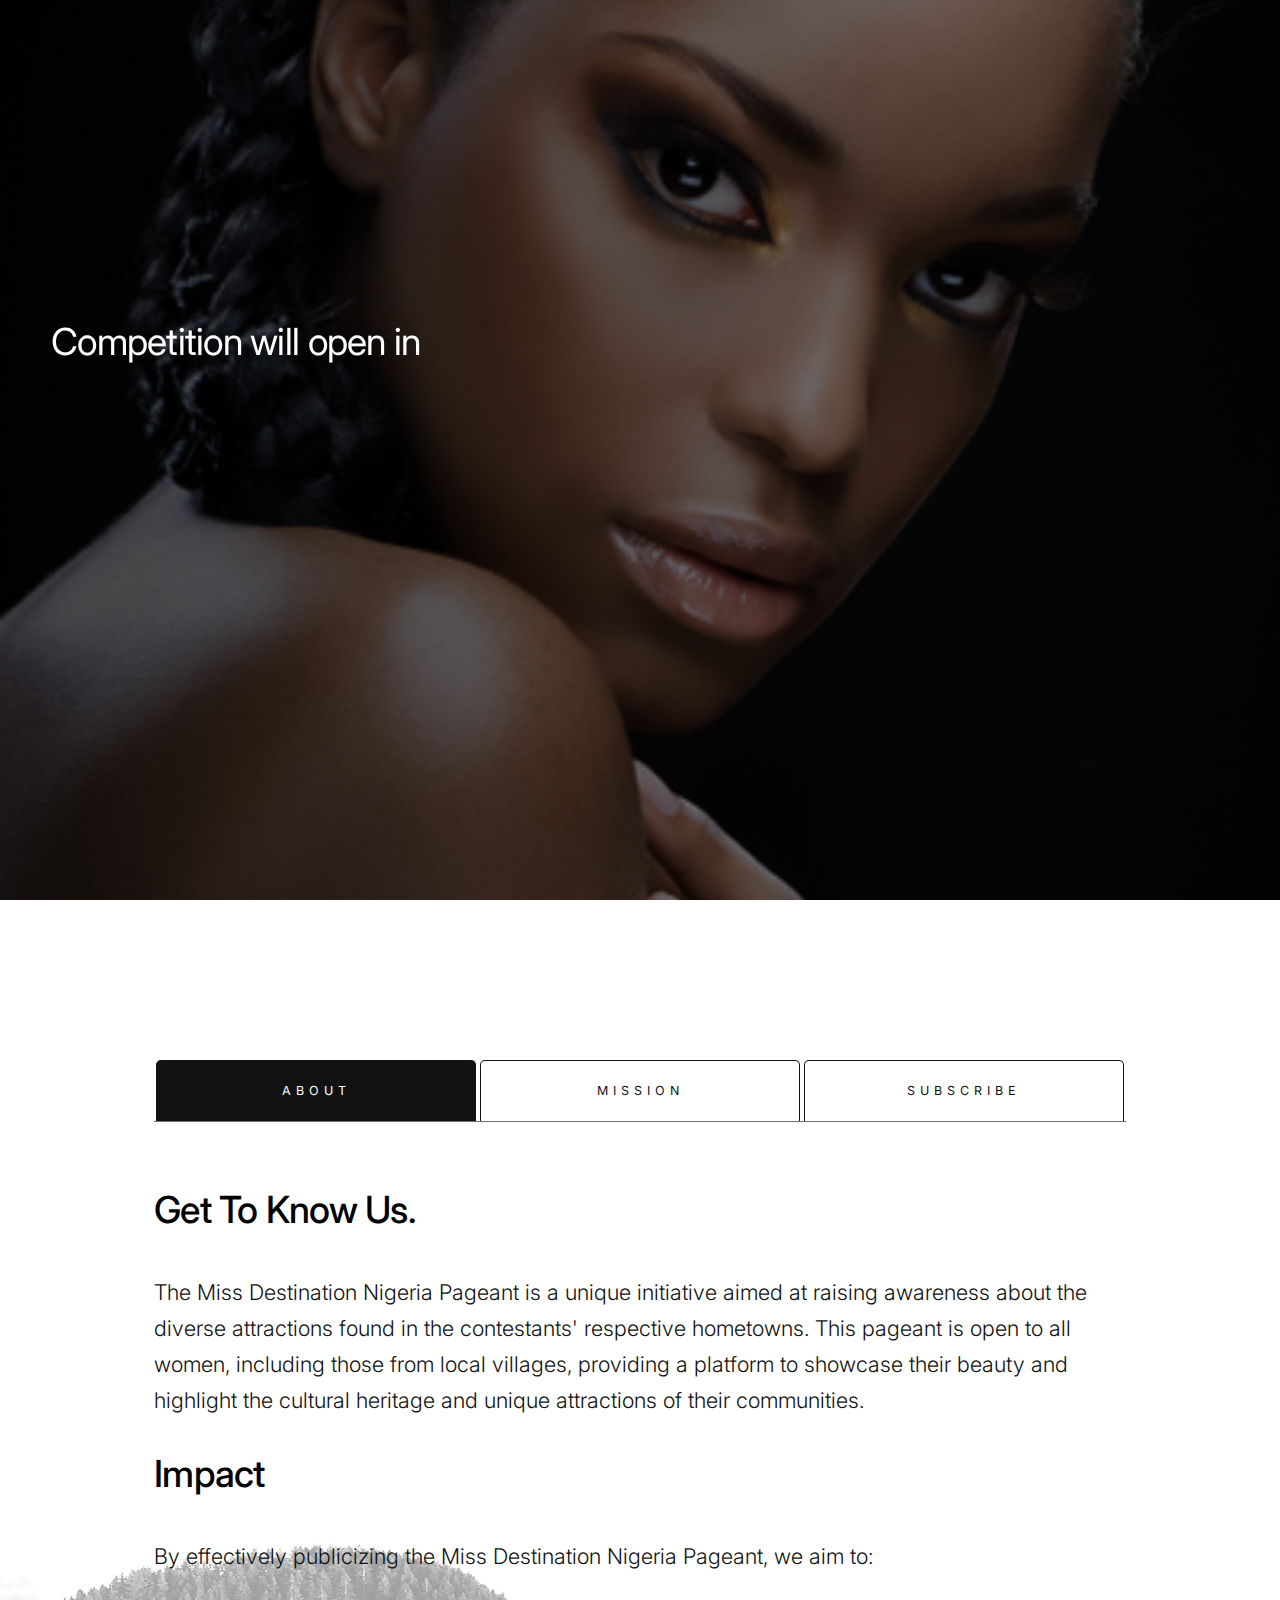
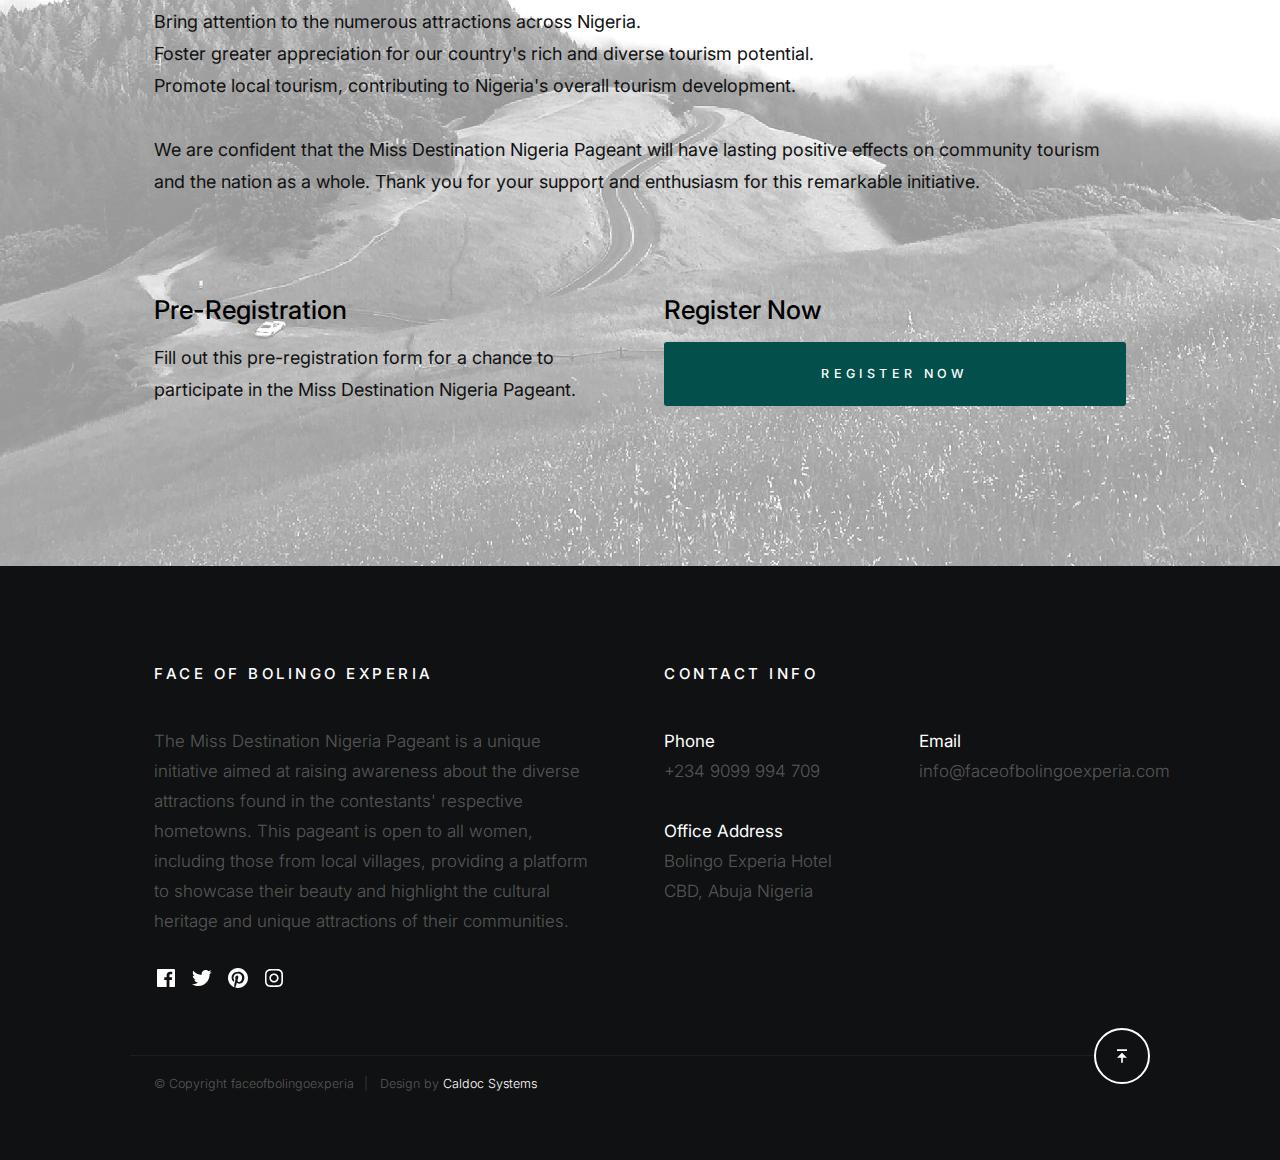
==== commit 119fd340: "update" ====
--- a/index.html
+++ b/index.html
@@ -1,481 +1,522 @@
 <!DOCTYPE html>
-<html lang="en" class="no-js" >
-<head>
-
+<html lang="en" class="no-js">
+  <head>
     <!--- basic page needs
     ================================================== -->
-    <meta charset="utf-8">
-    <meta name="viewport" content="width=device-width, initial-scale=1">
+    <meta charset="utf-8" />
+    <meta name="viewport" content="width=device-width, initial-scale=1" />
     <title>Face of Bolingo Experia</title>
-    <meta name="description" content="Commemorating the African Woman">
+    <meta name="description" content="Commemorating the African Woman" />
     <script>
-        document.documentElement.classList.remove('no-js');
-        document.documentElement.classList.add('js');
+      document.documentElement.classList.remove("no-js");
+      document.documentElement.classList.add("js");
     </script>
 
     <!-- CSS
     ================================================== -->
-    <link rel="stylesheet" href="css/vendor.css">
-    <link rel="stylesheet" href="css/styles.css">
+    <link rel="stylesheet" href="css/vendor.css" />
+    <link rel="stylesheet" href="css/styles.css" />
 
     <!-- favicons
     ================================================== -->
-    <link rel="apple-touch-icon" sizes="180x180" href="apple-touch-icon.png">
-    <link rel="icon" type="image/png" sizes="32x32" href="favicon-32x32.png">
-    <link rel="icon" type="image/png" sizes="16x16" href="favicon-16x16.png">
-    <link rel="manifest" href="site.webmanifest">
-
-</head>
-
-<body id="top" class="theme-slides">
-
-
+    <link rel="apple-touch-icon" sizes="180x180" href="apple-touch-icon.png" />
+    <link rel="icon" type="image/png" sizes="32x32" href="favicon-32x32.png" />
+    <link rel="icon" type="image/png" sizes="16x16" href="favicon-16x16.png" />
+    <link rel="manifest" href="site.webmanifest" />
+  </head>
+
+  <body id="top" class="theme-slides">
     <!-- preloader
     ================================================== -->
     <div id="preloader">
-        <div id="loader"></div>
+      <div id="loader"></div>
     </div>
-
 
     <!-- page wrap
     ================================================== -->
     <div class="s-pagewrap">
-
-
-        <!-- # header
+      <!-- # header
         ================================================== -->
-        <header class="s-header">
-            <div class="row s-header__content">
-
-                <div class="s-header__logo">
-                    <a class="logo" href="index-slides.html">
-                        <img src="images/logo.png" alt="Homepage">
-                    </a>
+      <header class="s-header">
+        <div class="row s-header__content">
+          <div class="s-header__logo">
+            <a class="logo" href="index-slides.html">
+              <img src="images/logo.png" alt="Homepage" />
+            </a>
+          </div>
+
+          <ul class="s-header__social">
+            <li>
+              <a href="">
+                <svg
+                  xmlns="http://www.w3.org/2000/svg"
+                  width="24"
+                  height="24"
+                  viewBox="0 0 24 24"
+                  style="fill: rgba(0, 0, 0, 1); transform: ; -ms-filter: "
+                >
+                  <path
+                    d="M20,3H4C3.447,3,3,3.448,3,4v16c0,0.552,0.447,1,1,1h8.615v-6.96h-2.338v-2.725h2.338v-2c0-2.325,1.42-3.592,3.5-3.592 c0.699-0.002,1.399,0.034,2.095,0.107v2.42h-1.435c-1.128,0-1.348,0.538-1.348,1.325v1.735h2.697l-0.35,2.725h-2.348V21H20 c0.553,0,1-0.448,1-1V4C21,3.448,20.553,3,20,3z"
+                  ></path>
+                </svg>
+                <span class="screen-reader-text">Facebook</span>
+              </a>
+            </li>
+            <li>
+              <a href="">
+                <svg
+                  xmlns="http://www.w3.org/2000/svg"
+                  width="24"
+                  height="24"
+                  viewBox="0 0 24 24"
+                  style="fill: rgba(0, 0, 0, 1); transform: ; -ms-filter: "
+                >
+                  <path
+                    d="M19.633,7.997c0.013,0.175,0.013,0.349,0.013,0.523c0,5.325-4.053,11.461-11.46,11.461c-2.282,0-4.402-0.661-6.186-1.809 c0.324,0.037,0.636,0.05,0.973,0.05c1.883,0,3.616-0.636,5.001-1.721c-1.771-0.037-3.255-1.197-3.767-2.793 c0.249,0.037,0.499,0.062,0.761,0.062c0.361,0,0.724-0.05,1.061-0.137c-1.847-0.374-3.23-1.995-3.23-3.953v-0.05 c0.537,0.299,1.16,0.486,1.82,0.511C3.534,9.419,2.823,8.184,2.823,6.787c0-0.748,0.199-1.434,0.548-2.032 c1.983,2.443,4.964,4.04,8.306,4.215c-0.062-0.3-0.1-0.611-0.1-0.923c0-2.22,1.796-4.028,4.028-4.028 c1.16,0,2.207,0.486,2.943,1.272c0.91-0.175,1.782-0.512,2.556-0.973c-0.299,0.935-0.936,1.721-1.771,2.22 c0.811-0.088,1.597-0.312,2.319-0.624C21.104,6.712,20.419,7.423,19.633,7.997z"
+                  ></path>
+                </svg>
+                <span class="screen-reader-text">Twitter</span>
+              </a>
+            </li>
+            <li>
+              <a href="">
+                <svg
+                  xmlns="http://www.w3.org/2000/svg"
+                  width="24"
+                  height="24"
+                  viewBox="0 0 24 24"
+                  style="fill: rgba(0, 0, 0, 1); transform: ; -ms-filter: "
+                >
+                  <path
+                    d="M-111.052-244.992c-5.518,0-9.99,4.473-9.99,9.99c0,4.232,2.633,7.85,6.35,9.306 c-0.088-0.79-0.166-2.006,0.034-2.868c0.182-0.78,1.172-4.966,1.172-4.966s-0.299-0.599-0.299-1.484 c0-1.388,0.805-2.425,1.808-2.425c0.853,0,1.264,0.64,1.264,1.407c0,0.858-0.546,2.139-0.827,3.327 c-0.235,0.994,0.499,1.805,1.479,1.805c1.775,0,3.141-1.872,3.141-4.575c0-2.392-1.719-4.064-4.173-4.064 c-2.843,0-4.512,2.132-4.512,4.335c0,0.858,0.331,1.779,0.744,2.28c0.081,0.099,0.093,0.185,0.069,0.286 c-0.076,0.315-0.245,0.994-0.277,1.133c-0.044,0.183-0.145,0.222-0.335,0.134c-1.247-0.581-2.027-2.405-2.027-3.871 c0-3.151,2.289-6.045,6.601-6.045c3.466,0,6.159,2.469,6.159,5.77c0,3.444-2.171,6.213-5.184,6.213 c-1.013,0-1.964-0.525-2.29-1.146c0,0-0.501,1.907-0.623,2.374c-0.225,0.868-0.834,1.956-1.241,2.62 c0.935,0.289,1.928,0.445,2.958,0.445c5.517,0,9.99-4.473,9.99-9.99S-105.535-244.992-111.052-244.992"
+                    transform="translate(123.042 246.992)"
+                  ></path>
+                </svg>
+                <span class="screen-reader-text">Pinterest</span>
+              </a>
+            </li>
+            <li>
+              <a href="">
+                <svg
+                  xmlns="http://www.w3.org/2000/svg"
+                  width="24"
+                  height="24"
+                  viewBox="0 0 24 24"
+                  style="fill: rgba(0, 0, 0, 1); transform: ; -ms-filter: "
+                >
+                  <path
+                    d="M11.999,7.377c-2.554,0-4.623,2.07-4.623,4.623c0,2.554,2.069,4.624,4.623,4.624c2.552,0,4.623-2.07,4.623-4.624 C16.622,9.447,14.551,7.377,11.999,7.377L11.999,7.377z M11.999,15.004c-1.659,0-3.004-1.345-3.004-3.003 c0-1.659,1.345-3.003,3.004-3.003s3.002,1.344,3.002,3.003C15.001,13.659,13.658,15.004,11.999,15.004L11.999,15.004z"
+                  ></path>
+                  <circle cx="16.806" cy="7.207" r="1.078"></circle>
+                  <path
+                    d="M20.533,6.111c-0.469-1.209-1.424-2.165-2.633-2.632c-0.699-0.263-1.438-0.404-2.186-0.42 c-0.963-0.042-1.268-0.054-3.71-0.054s-2.755,0-3.71,0.054C7.548,3.074,6.809,3.215,6.11,3.479C4.9,3.946,3.945,4.902,3.477,6.111 c-0.263,0.7-0.404,1.438-0.419,2.186c-0.043,0.962-0.056,1.267-0.056,3.71c0,2.442,0,2.753,0.056,3.71 c0.015,0.748,0.156,1.486,0.419,2.187c0.469,1.208,1.424,2.164,2.634,2.632c0.696,0.272,1.435,0.426,2.185,0.45 c0.963,0.042,1.268,0.055,3.71,0.055s2.755,0,3.71-0.055c0.747-0.015,1.486-0.157,2.186-0.419c1.209-0.469,2.164-1.424,2.633-2.633 c0.263-0.7,0.404-1.438,0.419-2.186c0.043-0.962,0.056-1.267,0.056-3.71s0-2.753-0.056-3.71C20.941,7.57,20.801,6.819,20.533,6.111z M19.315,15.643c-0.007,0.576-0.111,1.147-0.311,1.688c-0.305,0.787-0.926,1.409-1.712,1.711c-0.535,0.199-1.099,0.303-1.67,0.311 c-0.95,0.044-1.218,0.055-3.654,0.055c-2.438,0-2.687,0-3.655-0.055c-0.569-0.007-1.135-0.112-1.669-0.311 c-0.789-0.301-1.414-0.923-1.719-1.711c-0.196-0.534-0.302-1.099-0.311-1.669c-0.043-0.95-0.053-1.218-0.053-3.654 c0-2.437,0-2.686,0.053-3.655c0.007-0.576,0.111-1.146,0.311-1.687c0.305-0.789,0.93-1.41,1.719-1.712 c0.534-0.198,1.1-0.303,1.669-0.311c0.951-0.043,1.218-0.055,3.655-0.055c2.437,0,2.687,0,3.654,0.055 c0.571,0.007,1.135,0.112,1.67,0.311c0.786,0.303,1.407,0.925,1.712,1.712c0.196,0.534,0.302,1.099,0.311,1.669 c0.043,0.951,0.054,1.218,0.054,3.655c0,2.436,0,2.698-0.043,3.654H19.315z"
+                  ></path>
+                </svg>
+                <span class="screen-reader-text">Instagram</span>
+              </a>
+            </li>
+          </ul>
+        </div>
+        <!-- end s-header__content -->
+      </header>
+      <!-- end s-header -->
+
+      <!-- # intro 
+        ================================================== -->
+      <section id="intro" class="s-intro">
+        <div class="s-intro__slider swiper-container">
+          <div class="swiper-wrapper">
+            <div
+              class="s-intro__slide swiper-slide bg-opacity-40"
+              style="background-image: url(images/slides/1.jpg)"
+            ></div>
+            <div
+              class="s-intro__slide swiper-slide bg-opacity-40"
+              style="background-image: url(images/slides/5.jpeg)"
+            ></div>
+            <div
+              class="s-intro__slide swiper-slide bg-opacity-10"
+              style="background-image: url(images/slides/6.jpg)"
+            ></div>
+          </div>
+        </div>
+
+        <div class="row s-intro__content">
+          <h1 class="s-intro__content-title">Competition will open in</h1>
+          <div class="column lg-12">
+            <div class="counter">
+              <div class="counter__time">
+                <span class="ss-days">3rd</span>
+                <span></span>
+              </div>
+              <div class="counter__time">
+                <span class="ss-hours">December</span>
+                <span></span>
+              </div>
+              <div class="counter__time minutes">
+                <span class="ss-minutes">2024</span>
+                <span></span>
+              </div>
+            </div>
+            <!-- end counter -->
+
+            <div class="s-intro__content-bottom">
+              <p>
+                Welcome to the official website of the Miss Destination Nigeria
+                Pageant! We are thrilled to introduce you to this exciting event
+                designed to promote community tourism across Nigeria.
+              </p>
+            </div>
+          </div>
+
+          <div class="s-intro__scroll">
+            <p class="scroll-text">Scroll For More</p>
+            <a href="#info" class="smoothscroll">
+              <div class="mouse"></div>
+            </a>
+            <div class="end-top"></div>
+          </div>
+          <!-- end s-intro__scroll -->
+        </div>
+        <!-- intro__content -->
+      </section>
+      <!-- end s-intro -->
+
+      <!-- # info
+        ================================================== -->
+      <section id="info" class="s-info">
+        <div class="s-info__bg"></div>
+
+        <div class="row">
+          <div class="column lg-12">
+            <nav class="tab-nav">
+              <ul class="tab-nav__list">
+                <li class="active" data-id="tab-about">
+                  <a href="#tab-about"> About </a>
+                </li>
+                <li>
+                  <a href="#tab-services"> Mission </a>
+                </li>
+                <li>
+                  <a href="#tab-contact"> Subscribe </a>
+                </li>
+              </ul>
+            </nav>
+            <!-- end tab-nav -->
+
+            <div class="tab-content">
+              <!-- 01 - tab about -->
+              <div id="tab-about" class="tab-content__item">
+                <div class="row tab-content__item-header">
+                  <div class="column">
+                    <h2>Get To Know Us.</h2>
+                  </div>
                 </div>
-    
-                <ul class="s-header__social">
-                    <li>
-                        <a href="">
-                            <svg xmlns="http://www.w3.org/2000/svg" width="24" height="24" viewBox="0 0 24 24" style="fill:rgba(0, 0, 0, 1);transform:;-ms-filter:"><path d="M20,3H4C3.447,3,3,3.448,3,4v16c0,0.552,0.447,1,1,1h8.615v-6.96h-2.338v-2.725h2.338v-2c0-2.325,1.42-3.592,3.5-3.592 c0.699-0.002,1.399,0.034,2.095,0.107v2.42h-1.435c-1.128,0-1.348,0.538-1.348,1.325v1.735h2.697l-0.35,2.725h-2.348V21H20 c0.553,0,1-0.448,1-1V4C21,3.448,20.553,3,20,3z"></path></svg>
-                            <span class="screen-reader-text">Facebook</span>
-                        </a>
-                    </li>
-                    <li>
-                        <a href="">
-                            <svg xmlns="http://www.w3.org/2000/svg" width="24" height="24" viewBox="0 0 24 24" style="fill:rgba(0, 0, 0, 1);transform:;-ms-filter:"><path d="M19.633,7.997c0.013,0.175,0.013,0.349,0.013,0.523c0,5.325-4.053,11.461-11.46,11.461c-2.282,0-4.402-0.661-6.186-1.809 c0.324,0.037,0.636,0.05,0.973,0.05c1.883,0,3.616-0.636,5.001-1.721c-1.771-0.037-3.255-1.197-3.767-2.793 c0.249,0.037,0.499,0.062,0.761,0.062c0.361,0,0.724-0.05,1.061-0.137c-1.847-0.374-3.23-1.995-3.23-3.953v-0.05 c0.537,0.299,1.16,0.486,1.82,0.511C3.534,9.419,2.823,8.184,2.823,6.787c0-0.748,0.199-1.434,0.548-2.032 c1.983,2.443,4.964,4.04,8.306,4.215c-0.062-0.3-0.1-0.611-0.1-0.923c0-2.22,1.796-4.028,4.028-4.028 c1.16,0,2.207,0.486,2.943,1.272c0.91-0.175,1.782-0.512,2.556-0.973c-0.299,0.935-0.936,1.721-1.771,2.22 c0.811-0.088,1.597-0.312,2.319-0.624C21.104,6.712,20.419,7.423,19.633,7.997z"></path></svg>
-                            <span class="screen-reader-text">Twitter</span>
-                        </a>
-                    </li>
-                    <li>
-                        <a href="">
-                            <svg xmlns="http://www.w3.org/2000/svg" width="24" height="24" viewBox="0 0 24 24" style="fill:rgba(0, 0, 0, 1);transform:;-ms-filter:"><path d="M-111.052-244.992c-5.518,0-9.99,4.473-9.99,9.99c0,4.232,2.633,7.85,6.35,9.306 c-0.088-0.79-0.166-2.006,0.034-2.868c0.182-0.78,1.172-4.966,1.172-4.966s-0.299-0.599-0.299-1.484 c0-1.388,0.805-2.425,1.808-2.425c0.853,0,1.264,0.64,1.264,1.407c0,0.858-0.546,2.139-0.827,3.327 c-0.235,0.994,0.499,1.805,1.479,1.805c1.775,0,3.141-1.872,3.141-4.575c0-2.392-1.719-4.064-4.173-4.064 c-2.843,0-4.512,2.132-4.512,4.335c0,0.858,0.331,1.779,0.744,2.28c0.081,0.099,0.093,0.185,0.069,0.286 c-0.076,0.315-0.245,0.994-0.277,1.133c-0.044,0.183-0.145,0.222-0.335,0.134c-1.247-0.581-2.027-2.405-2.027-3.871 c0-3.151,2.289-6.045,6.601-6.045c3.466,0,6.159,2.469,6.159,5.77c0,3.444-2.171,6.213-5.184,6.213 c-1.013,0-1.964-0.525-2.29-1.146c0,0-0.501,1.907-0.623,2.374c-0.225,0.868-0.834,1.956-1.241,2.62 c0.935,0.289,1.928,0.445,2.958,0.445c5.517,0,9.99-4.473,9.99-9.99S-105.535-244.992-111.052-244.992" transform="translate(123.042 246.992)"></path></svg>
-                            <span class="screen-reader-text">Pinterest</span>
-                        </a>
-                    </li>
-                    <li>
-                        <a href="">
-                            <svg xmlns="http://www.w3.org/2000/svg" width="24" height="24" viewBox="0 0 24 24" style="fill:rgba(0, 0, 0, 1);transform:;-ms-filter:"><path d="M11.999,7.377c-2.554,0-4.623,2.07-4.623,4.623c0,2.554,2.069,4.624,4.623,4.624c2.552,0,4.623-2.07,4.623-4.624 C16.622,9.447,14.551,7.377,11.999,7.377L11.999,7.377z M11.999,15.004c-1.659,0-3.004-1.345-3.004-3.003 c0-1.659,1.345-3.003,3.004-3.003s3.002,1.344,3.002,3.003C15.001,13.659,13.658,15.004,11.999,15.004L11.999,15.004z"></path><circle cx="16.806" cy="7.207" r="1.078"></circle><path d="M20.533,6.111c-0.469-1.209-1.424-2.165-2.633-2.632c-0.699-0.263-1.438-0.404-2.186-0.42 c-0.963-0.042-1.268-0.054-3.71-0.054s-2.755,0-3.71,0.054C7.548,3.074,6.809,3.215,6.11,3.479C4.9,3.946,3.945,4.902,3.477,6.111 c-0.263,0.7-0.404,1.438-0.419,2.186c-0.043,0.962-0.056,1.267-0.056,3.71c0,2.442,0,2.753,0.056,3.71 c0.015,0.748,0.156,1.486,0.419,2.187c0.469,1.208,1.424,2.164,2.634,2.632c0.696,0.272,1.435,0.426,2.185,0.45 c0.963,0.042,1.268,0.055,3.71,0.055s2.755,0,3.71-0.055c0.747-0.015,1.486-0.157,2.186-0.419c1.209-0.469,2.164-1.424,2.633-2.633 c0.263-0.7,0.404-1.438,0.419-2.186c0.043-0.962,0.056-1.267,0.056-3.71s0-2.753-0.056-3.71C20.941,7.57,20.801,6.819,20.533,6.111z M19.315,15.643c-0.007,0.576-0.111,1.147-0.311,1.688c-0.305,0.787-0.926,1.409-1.712,1.711c-0.535,0.199-1.099,0.303-1.67,0.311 c-0.95,0.044-1.218,0.055-3.654,0.055c-2.438,0-2.687,0-3.655-0.055c-0.569-0.007-1.135-0.112-1.669-0.311 c-0.789-0.301-1.414-0.923-1.719-1.711c-0.196-0.534-0.302-1.099-0.311-1.669c-0.043-0.95-0.053-1.218-0.053-3.654 c0-2.437,0-2.686,0.053-3.655c0.007-0.576,0.111-1.146,0.311-1.687c0.305-0.789,0.93-1.41,1.719-1.712 c0.534-0.198,1.1-0.303,1.669-0.311c0.951-0.043,1.218-0.055,3.655-0.055c2.437,0,2.687,0,3.654,0.055 c0.571,0.007,1.135,0.112,1.67,0.311c0.786,0.303,1.407,0.925,1.712,1.712c0.196,0.534,0.302,1.099,0.311,1.669 c0.043,0.951,0.054,1.218,0.054,3.655c0,2.436,0,2.698-0.043,3.654H19.315z"></path></svg>
-                            <span class="screen-reader-text">Instagram</span>
-                        </a>
-                    </li>
-                </ul>
-
-            </div> <!-- end s-header__content -->
-        </header> <!-- end s-header -->
-
-
-        <!-- # intro 
+
+                <div class="row">
+                  <div class="column">
+                    <p class="lead">
+                      The Miss Destination Nigeria Pageant is a unique
+                      initiative aimed at raising awareness about the diverse
+                      attractions found in the contestants' respective
+                      hometowns. This pageant is open to all women, including
+                      those from local villages, providing a platform to
+                      showcase their beauty and highlight the cultural heritage
+                      and unique attractions of their communities.
+                    </p>
+
+                    <div class="row">
+                      <div class="column">
+                        <h2>Impact</h2>
+                        <p class="lead">
+                          By effectively publicizing the Miss Destination
+                          Nigeria Pageant, we aim to:
+                          <li>
+                            Bring attention to the numerous attractions across
+                            Nigeria.
+                          </li>
+                          <li>
+                            Foster greater appreciation for our country's rich
+                            and diverse tourism potential.
+                          </li>
+                          <li>
+                            Promote local tourism, contributing to Nigeria's
+                            overall tourism development.
+                          </li>
+                        </p>
+                        <p>
+                          We are confident that the Miss Destination Nigeria
+                          Pageant will have lasting positive effects on
+                          community tourism and the nation as a whole. Thank you
+                          for your support and enthusiasm for this
+                          remarkable initiative.
+                        </p>
+                      </div>
+                    </div>
+
+                    <div class="row">
+                      <div class="column lg-6 tab-12">
+                        <h4>Pre-Registration</h4>
+                        <p>
+                          Fill out this pre-registration form for a chance to
+                          participate in the Miss Destination Nigeria Pageant.
+                        </p>
+                      </div>
+                      <div class="column lg-6 tab-12">
+                        <h4>Register Now</h4>
+
+                        <a
+                          href="registration.html"
+                          class="btn btn--primary u-fullwidth"
+                          >Register Now</a
+                        >
+                      </div>
+                    </div>
+                  </div>
+                </div>
+              </div>
+              <!-- end 01 - tab about -->
+
+              <!-- 02 - tab services -->
+              <div id="tab-services" class="tab-content__item">
+                <div class="row tab-content__item-header">
+                  <div class="column">
+                    <h2>Our Mission</h2>
+                  </div>
+                </div>
+
+                <div class="row">
+                  <div class="column">
+                    <p class="lead">
+                      Our mission is to significantly boost community tourism by
+                      allowing each contestant to shine a spotlight on the
+                      hidden gems of her locality. Through this pageant, we aim
+                      to share the beauty and charm of various communities with
+                      a wider audience, ensuring a far-reaching impact that
+                      benefits not just the participants but the entire nation.
+                    </p>
+                  </div>
+                </div>
+
+                <!-- end services-list -->
+              </div>
+              <!-- end 02 - tab services -->
+
+              <!-- 03 - tab contact -->
+              <div id="tab-contact" class="tab-content__item">
+                <div class="row tab-content__item-header">
+                  <div class="column">
+                    <h2>Subscribe To Our Newsletter.</h2>
+                  </div>
+                </div>
+
+                <div class="row">
+                  <div class="column">
+                    <p class="lead">
+                      Voluptates laborum eum quas. Pariatur impedit sit veniam
+                      est et quasi voluptas voluptatem. Cumque hic enim
+                      perferendis amet odit in molestias debitis. Facere nulla
+                      qui pariatur quasi mollitia et. Et dolorem dolorum quo in
+                      sit architecto.
+                    </p>
+
+                    <p>
+                      Sit ut cum molestiae. Dolore ducimus qui quasi. Fugiat
+                      consequatur sit vel illum vel et a delectus. Vel sequi
+                      vitae voluptatem perspiciatis eligendi. Voluptatibus optio
+                      natus asperiores est commodi amet quia architecto. Dolores
+                      necessitatibus et.
+                    </p>
+
+                    <form id="mc-form" class="mc-form">
+                      <input
+                        type="email"
+                        name="EMAIL"
+                        id="mce-EMAIL"
+                        class="u-fullwidth text-center"
+                        placeholder="Email Address"
+                        title="The domain portion of the email address is invalid (the portion after the @)."
+                        pattern="^([^\x00-\x20\x22\x28\x29\x2c\x2e\x3a-\x3c\x3e\x40\x5b-\x5d\x7f-\xff]+|\x22([^\x0d\x22\x5c\x80-\xff]|\x5c[\x00-\x7f])*\x22)(\x2e([^\x00-\x20\x22\x28\x29\x2c\x2e\x3a-\x3c\x3e\x40\x5b-\x5d\x7f-\xff]+|\x22([^\x0d\x22\x5c\x80-\xff]|\x5c[\x00-\x7f])*\x22))*\x40([^\x00-\x20\x22\x28\x29\x2c\x2e\x3a-\x3c\x3e\x40\x5b-\x5d\x7f-\xff]+|\x5b([^\x0d\x5b-\x5d\x80-\xff]|\x5c[\x00-\x7f])*\x5d)(\x2e([^\x00-\x20\x22\x28\x29\x2c\x2e\x3a-\x3c\x3e\x40\x5b-\x5d\x7f-\xff]+|\x5b([^\x0d\x5b-\x5d\x80-\xff]|\x5c[\x00-\x7f])*\x5d))*(\.\w{2,})+$"
+                        required
+                      />
+                      <input
+                        type="submit"
+                        name="subscribe"
+                        value="Subscribe"
+                        class="btn--small btn--primary u-fullwidth"
+                      />
+                      <!-- <div style="position: absolute; left: -5000px;" aria-hidden="true"><input type="text" name="b_cdb7b577e41181934ed6a6a44_9a91cfe7b3" tabindex="-1" value=""></div> -->
+                      <div class="mc-status"></div>
+                    </form>
+                  </div>
+                </div>
+              </div>
+              <!-- end 03 - tab contact -->
+            </div>
+            <!-- end tab content -->
+          </div>
+          <!-- end column -->
+        </div>
+        <!-- end row -->
+      </section>
+      <!-- end s-info -->
+
+      <!-- # footer
         ================================================== -->
-        <section id="intro" class="s-intro">
-
-            <div class="s-intro__slider swiper-container">
-                <div class="swiper-wrapper">
-                    <div class="s-intro__slide swiper-slide bg-opacity-40" style="background-image: url(images/slides/1.jpg);"></div>
-                    <div class="s-intro__slide swiper-slide bg-opacity-40" style="background-image: url(images/slides/5.jpeg);"></div>
-                    <div class="s-intro__slide swiper-slide bg-opacity-10" style="background-image: url(images/slides/6.jpg);"></div>
-                </div>
+      <footer class="s-footer">
+        <div class="row s-footer__top">
+          <div class="column lg-6 stack-on-700 s-footer__block s-footer__info">
+            <h4 class="h6">Face of Bolingo Experia</h4>
+
+            <p class="desc">
+              The Miss Destination Nigeria Pageant is a unique initiative aimed
+              at raising awareness about the diverse attractions found in the
+              contestants' respective hometowns. This pageant is open to all
+              women, including those from local villages, providing a platform
+              to showcase their beauty and highlight the cultural heritage and
+              unique attractions of their communities.
+            </p>
+
+            <ul class="s-footer__social">
+              <li>
+                <a href="">
+                  <svg
+                    xmlns="http://www.caldoc.com.ng"
+                    width="24"
+                    height="24"
+                    viewBox="0 0 24 24"
+                    style="fill: rgba(0, 0, 0, 1); transform: ; -ms-filter: "
+                  >
+                    <path
+                      d="M20,3H4C3.447,3,3,3.448,3,4v16c0,0.552,0.447,1,1,1h8.615v-6.96h-2.338v-2.725h2.338v-2c0-2.325,1.42-3.592,3.5-3.592 c0.699-0.002,1.399,0.034,2.095,0.107v2.42h-1.435c-1.128,0-1.348,0.538-1.348,1.325v1.735h2.697l-0.35,2.725h-2.348V21H20 c0.553,0,1-0.448,1-1V4C21,3.448,20.553,3,20,3z"
+                    ></path>
+                  </svg>
+                  <span class="screen-reader-text">Facebook</span>
+                </a>
+              </li>
+              <li>
+                <a href="">
+                  <svg
+                    xmlns="http://www.caldoc.com.ng"
+                    width="24"
+                    height="24"
+                    viewBox="0 0 24 24"
+                    style="fill: rgba(0, 0, 0, 1); transform: ; -ms-filter: "
+                  >
+                    <path
+                      d="M19.633,7.997c0.013,0.175,0.013,0.349,0.013,0.523c0,5.325-4.053,11.461-11.46,11.461c-2.282,0-4.402-0.661-6.186-1.809 c0.324,0.037,0.636,0.05,0.973,0.05c1.883,0,3.616-0.636,5.001-1.721c-1.771-0.037-3.255-1.197-3.767-2.793 c0.249,0.037,0.499,0.062,0.761,0.062c0.361,0,0.724-0.05,1.061-0.137c-1.847-0.374-3.23-1.995-3.23-3.953v-0.05 c0.537,0.299,1.16,0.486,1.82,0.511C3.534,9.419,2.823,8.184,2.823,6.787c0-0.748,0.199-1.434,0.548-2.032 c1.983,2.443,4.964,4.04,8.306,4.215c-0.062-0.3-0.1-0.611-0.1-0.923c0-2.22,1.796-4.028,4.028-4.028 c1.16,0,2.207,0.486,2.943,1.272c0.91-0.175,1.782-0.512,2.556-0.973c-0.299,0.935-0.936,1.721-1.771,2.22 c0.811-0.088,1.597-0.312,2.319-0.624C21.104,6.712,20.419,7.423,19.633,7.997z"
+                    ></path>
+                  </svg>
+                  <span class="screen-reader-text">Twitter</span>
+                </a>
+              </li>
+              <li>
+                <a href="">
+                  <svg
+                    xmlns="http://www.caldoc.com.ng"
+                    width="24"
+                    height="24"
+                    viewBox="0 0 24 24"
+                    style="fill: rgba(0, 0, 0, 1); transform: ; -ms-filter: "
+                  >
+                    <path
+                      d="M-111.052-244.992c-5.518,0-9.99,4.473-9.99,9.99c0,4.232,2.633,7.85,6.35,9.306 c-0.088-0.79-0.166-2.006,0.034-2.868c0.182-0.78,1.172-4.966,1.172-4.966s-0.299-0.599-0.299-1.484 c0-1.388,0.805-2.425,1.808-2.425c0.853,0,1.264,0.64,1.264,1.407c0,0.858-0.546,2.139-0.827,3.327 c-0.235,0.994,0.499,1.805,1.479,1.805c1.775,0,3.141-1.872,3.141-4.575c0-2.392-1.719-4.064-4.173-4.064 c-2.843,0-4.512,2.132-4.512,4.335c0,0.858,0.331,1.779,0.744,2.28c0.081,0.099,0.093,0.185,0.069,0.286 c-0.076,0.315-0.245,0.994-0.277,1.133c-0.044,0.183-0.145,0.222-0.335,0.134c-1.247-0.581-2.027-2.405-2.027-3.871 c0-3.151,2.289-6.045,6.601-6.045c3.466,0,6.159,2.469,6.159,5.77c0,3.444-2.171,6.213-5.184,6.213 c-1.013,0-1.964-0.525-2.29-1.146c0,0-0.501,1.907-0.623,2.374c-0.225,0.868-0.834,1.956-1.241,2.62 c0.935,0.289,1.928,0.445,2.958,0.445c5.517,0,9.99-4.473,9.99-9.99S-105.535-244.992-111.052-244.992"
+                      transform="translate(123.042 246.992)"
+                    ></path>
+                  </svg>
+                  <span class="screen-reader-text">Pinterest</span>
+                </a>
+              </li>
+              <li>
+                <a href="">
+                  <svg
+                    xmlns="http://www.caldoc.com.ng"
+                    width="24"
+                    height="24"
+                    viewBox="0 0 24 24"
+                    style="fill: rgba(0, 0, 0, 1); transform: ; -ms-filter: "
+                  >
+                    <path
+                      d="M11.999,7.377c-2.554,0-4.623,2.07-4.623,4.623c0,2.554,2.069,4.624,4.623,4.624c2.552,0,4.623-2.07,4.623-4.624 C16.622,9.447,14.551,7.377,11.999,7.377L11.999,7.377z M11.999,15.004c-1.659,0-3.004-1.345-3.004-3.003 c0-1.659,1.345-3.003,3.004-3.003s3.002,1.344,3.002,3.003C15.001,13.659,13.658,15.004,11.999,15.004L11.999,15.004z"
+                    ></path>
+                    <circle cx="16.806" cy="7.207" r="1.078"></circle>
+                    <path
+                      d="M20.533,6.111c-0.469-1.209-1.424-2.165-2.633-2.632c-0.699-0.263-1.438-0.404-2.186-0.42 c-0.963-0.042-1.268-0.054-3.71-0.054s-2.755,0-3.71,0.054C7.548,3.074,6.809,3.215,6.11,3.479C4.9,3.946,3.945,4.902,3.477,6.111 c-0.263,0.7-0.404,1.438-0.419,2.186c-0.043,0.962-0.056,1.267-0.056,3.71c0,2.442,0,2.753,0.056,3.71 c0.015,0.748,0.156,1.486,0.419,2.187c0.469,1.208,1.424,2.164,2.634,2.632c0.696,0.272,1.435,0.426,2.185,0.45 c0.963,0.042,1.268,0.055,3.71,0.055s2.755,0,3.71-0.055c0.747-0.015,1.486-0.157,2.186-0.419c1.209-0.469,2.164-1.424,2.633-2.633 c0.263-0.7,0.404-1.438,0.419-2.186c0.043-0.962,0.056-1.267,0.056-3.71s0-2.753-0.056-3.71C20.941,7.57,20.801,6.819,20.533,6.111z M19.315,15.643c-0.007,0.576-0.111,1.147-0.311,1.688c-0.305,0.787-0.926,1.409-1.712,1.711c-0.535,0.199-1.099,0.303-1.67,0.311 c-0.95,0.044-1.218,0.055-3.654,0.055c-2.438,0-2.687,0-3.655-0.055c-0.569-0.007-1.135-0.112-1.669-0.311 c-0.789-0.301-1.414-0.923-1.719-1.711c-0.196-0.534-0.302-1.099-0.311-1.669c-0.043-0.95-0.053-1.218-0.053-3.654 c0-2.437,0-2.686,0.053-3.655c0.007-0.576,0.111-1.146,0.311-1.687c0.305-0.789,0.93-1.41,1.719-1.712 c0.534-0.198,1.1-0.303,1.669-0.311c0.951-0.043,1.218-0.055,3.655-0.055c2.437,0,2.687,0,3.654,0.055 c0.571,0.007,1.135,0.112,1.67,0.311c0.786,0.303,1.407,0.925,1.712,1.712c0.196,0.534,0.302,1.099,0.311,1.669 c0.043,0.951,0.054,1.218,0.054,3.655c0,2.436,0,2.698-0.043,3.654H19.315z"
+                    ></path>
+                  </svg>
+                  <span class="screen-reader-text">Instagram</span>
+                </a>
+              </li>
+            </ul>
+          </div>
+          <!-- end s-footer__info -->
+
+          <div
+            class="column lg-6 stack-on-700 s-footer__block s-footer__contact"
+          >
+            <h4 class="h6">Contact Info</h4>
+
+            <div class="row">
+              <div class="column lg-6 stack-on-1000">
+                <p>
+                  <strong>Phone</strong> <br />
+                  <a href="tel:09099994709">+234 9099 994 709</a>
+                </p>
+              </div>
+              <div class="column lg-6 stack-on-1000">
+                <p>
+                  <strong>Email</strong> <br />
+                  <a href="mailto:#0">info@faceofbolingoexperia.com</a>
+                </p>
+              </div>
             </div>
 
-            <div class="row s-intro__content">
-                <h1 class="s-intro__content-title">Competition will open in</h1>
-                <div class="column lg-12">
-                    
-                    <div class="counter">
-                        <div class="counter__time">
-                            <span class="ss-days">7</span>
-                            <span>days</span>
-                        </div>
-                        <div class="counter__time">
-                            <span class="ss-hours">01</span>
-                            <span>hours</span>
-                        </div>
-                        <div class="counter__time minutes">
-                            <span class="ss-minutes">01</span>
-                            <span>mins</span>
-                        </div>
-                        <div class="counter__time">
-                            <span class="ss-seconds">55</span>
-                            <span>secs</span>
-                        </div>
-                    </div>  <!-- end counter -->
-
-                    <div class="s-intro__content-bottom">
-                        
-                        <p>
-                        The Face of Bolingo Experia is an all engaging, edutaining business oriented pageantry contest powered by Bolingo Experia hotels as part of efforts to commemorate the International Women's Day. 
-                        </p>
-                    </div>
-
-                </div>
-
-                <div class="s-intro__scroll">
-                    <p class="scroll-text">Scroll For More</p>
-                    <a href="#info" class="smoothscroll">
-                        <div class="mouse"></div>
-                    </a>
-                    <div class="end-top"></div>
-                </div> <!-- end s-intro__scroll -->
-
-            </div> <!-- intro__content -->
-
-        </section> <!-- end s-intro -->
-
-
-        <!-- # info
-        ================================================== -->
-        <section id="info" class="s-info">
-
-            <div class="s-info__bg"></div>
-
-            <div class="row">
-                <div class="column lg-12">
-
-                    <nav class="tab-nav">
-                        <ul class="tab-nav__list"> 
-                            <li class="active" data-id="tab-about">
-                                <a href="#tab-about">
-                                    About
-                                </a>
-                            </li>
-                            <li>
-                                <a href="#tab-services">
-                                    Services
-                                </a>
-                            </li>
-                            <li>
-                                <a href="#tab-contact">
-                                    Subscribe
-                                </a>
-                            </li>
-                        </ul>
-                    </nav> <!-- end tab-nav -->
-        
-                    <div class="tab-content">
-        
-                        <!-- 01 - tab about -->
-                        <div id="tab-about" class='tab-content__item'>
-        
-                            <div class="row tab-content__item-header">
-                                <div class="column">
-                                    <h2>Get To Know Us.</h2>
-                                </div>
-                            </div>
-        
-                            <div class="row">
-                                <div class="column">
-                                    <p class="lead">
-                                    Quidem molestiae natus ipsa ut nihil molestiae numquam tenetur. Ipsum quia 
-                                    sit vitae ipsam et temporibus est. Consequatur recusandae aut aut. Aut esse 
-                                    sed sint. Sit ipsa velit possimus est. Atque doloribus dicta sit beatae 
-                                    necessitatibus. Aut voluptate asperiores nostrum eveniet magnam et consequatur 
-                                    ab accusamus magni.
-                                    </p>
-        
-                                    <p>
-                                    Tempora debitis perspiciatis eum. Repudiandae et aperiam quos exercitationem 
-                                    enim voluptatem quam sequi temporibus. Ratione quis nihil voluptatem placeat 
-                                    nemo. Quibusdam delectus magni quas et architecto et repellat a nam.
-                                    Quasi et voluptates libero sed vel quos in nisi. Error et quis. Impedit autem 
-                                    porro facilis. Aut voluptate asperiores nostrum eveniet magnam et consequatur 
-                                    ab accusamus.
-                                    </p>
-        
-                                    <div class="row">
-                                        <div class="column lg-6 tab-12">
-                                            <h4>More About Us.</h4>
-                                            <p>
-                                            Sed consequatur quia delectus praesentium. Ut unde velit maiores aut sint 
-                                            quia molestiae accusamus. Nihil et quidem qui natus ut et. Autem error 
-                                            architecto. Pariatur ex repellendus. Occaecati voluptatibus dolorem magni 
-                                            molestiae dolore voluptas occaecati asperiores nemo. Est fugiat fuga nesciunt 
-                                            ducimus quaerat et placeat natus.
-                                            </p>
-                                        </div>
-                                        <div class="column lg-6 tab-12">
-                                            <h4>Register Now</h4>
-                                            
-                                            <a href="registration.html" class="btn btn--primary u-fullwidth">Register Now</a>
-                                        </div>
-                                    </div>
-                                </div>
-                            </div>
-                            
-                        </div> <!-- end 01 - tab about -->
-        
-                        <!-- 02 - tab services -->
-                        <div id="tab-services" class='tab-content__item'>
-        
-                            <div class="row tab-content__item-header">
-                                <div class="column">
-                                    <h2>What We Do.</h2>
-                                </div>
-                            </div>
-        
-                            <div class="row">
-                                <div class="column">
-                                    <p class="lead">
-                                    Sit ut cum molestiae. Dolore ducimus qui quasi. Fugiat consequatur sit vel illum vel et 
-                                    a delectus. Vel sequi vitae voluptatem perspiciatis eligendi. Voluptatibus optio natus 
-                                    asperiores est commodi amet quia architecto. Dolores necessitatibus et. Voluptatibus 
-                                    optio natus asperiores est commodi amet quia architecto. Dolores necessitatibus et.
-                                    </p>
-                                </div>
-                            </div>
-        
-                            <div class="row services-list block-lg-one-half block-md-one-half block-tab-whole">
-        
-                                <div class="column services-list__item">
-                                    <div class="services-list__item-icon">
-                                        <svg xmlns="http://www.w3.org/2000/svg" width="24" height="24" viewBox="0 0 24 24" style="fill:rgba(0, 0, 0, 1);transform:;-ms-filter:"><path d="M12,6c-3.309,0-6,2.691-6,6s2.691,6,6,6s6-2.691,6-6S15.309,6,12,6z M12,16c-2.206,0-4-1.794-4-4s1.794-4,4-4s4,1.794,4,4 S14.206,16,12,16z"></path><path d="M12,2C6.579,2,2,6.579,2,12s4.579,10,10,10s10-4.579,10-10S17.421,2,12,2z M12,20c-4.337,0-8-3.663-8-8s3.663-8,8-8 s8,3.663,8,8S16.337,20,12,20z"></path><path d="M12,10c-1.081,0-2,0.919-2,2s0.919,2,2,2s2-0.919,2-2S13.081,10,12,10z"></path></svg>
-                                    </div>
-                                    <div class="services-list__item-content">
-                                        <h4 class="item-title">Brand Identity</h4>
-                                        <p>
-                                        Sit ut cum molestiae. Dolore ducimus qui quasi. Fugiat consequatur sit vel illum vel et 
-                                        a delectus. Vel sequi vitae voluptatem perspiciatis eligendi. Voluptatibus optio natus 
-                                        asperiores est commodi amet quia architecto. Dolores necessitatibus et.
-                                        </p>
-                                    </div>
-                                </div>
-                    
-                                <div class="column services-list__item">
-                                    <div class="services-list__item-icon">
-                                        <svg xmlns="http://www.w3.org/2000/svg" width="24" height="24" viewBox="0 0 24 24" style="fill:rgba(0, 0, 0, 1);transform:;-ms-filter:"><path d="M18.277,8C18.624,8.596,19.262,9,20,9c1.104,0,2-0.896,2-2s-0.896-2-2-2c-0.738,0-1.376,0.404-1.723,1H16V4 c0-0.553-0.447-1-1-1H9C8.448,3,8,3.447,8,4v2H5.723C5.376,5.404,4.738,5,4,5C2.896,5,2,5.896,2,7s0.896,2,2,2 c0.738,0,1.376-0.404,1.723-1H8v0.369C5.133,9.84,4.318,12.534,4.091,14H3c-0.552,0-1,0.447-1,1v4c0,0.553,0.448,1,1,1h4 c0.552,0,1-0.447,1-1v-4c0-0.553-0.448-1-1-1H6.123c0.197-0.959,0.718-2.406,2.085-3.418C8.391,10.829,8.669,11,9,11h6 c0.331,0,0.61-0.171,0.792-0.419c1.373,1.013,1.895,2.458,2.089,3.419H17c-0.553,0-1,0.447-1,1v4c0,0.553,0.447,1,1,1h4 c0.553,0,1-0.447,1-1v-4c0-0.553-0.447-1-1-1h-1.092C19.681,12.534,18.866,9.839,16,8.368V8H18.277z M6,18H4v-2h2V18z M20,18h-2v-2 h2V18z M14,9h-4V8V6V5h4V9z"></path></svg>
-                                    </div>
-                                    <div class="services-list__item-content">
-                                        <h4 class="item-title">Illustration</h4>
-                                        <p>
-                                        Sit ut cum molestiae. Dolore ducimus qui quasi. Fugiat consequatur sit vel illum vel et 
-                                        a delectus. Vel sequi vitae voluptatem perspiciatis eligendi. Voluptatibus optio natus 
-                                        asperiores est commodi amet quia architecto. Dolores necessitatibus et.
-                                        </p>
-                                    </div>
-                                </div>
-                    
-                                <div class="column services-list__item">
-                                    <div class="services-list__item-icon">
-                                        <svg xmlns="http://www.w3.org/2000/svg" width="24" height="24" viewBox="0 0 24 24" style="fill:rgba(0, 0, 0, 1);transform:;-ms-filter:"><path d="M19,3H5C3.897,3,3,3.897,3,5v14c0,1.103,0.897,2,2,2h14c1.103,0,2-0.897,2-2V5C21,3.897,20.103,3,19,3z M19,5l0.001,4H15h-2 H5V5H19z M5,11h8v8H5V11z M15,19v-8h4.001l0.001,8H15z"></path></svg>
-                                    </div>
-                                    <div class="services-list__item-content">
-                                        <h4 class="item-title">Coming soon</h4>
-                                        <p>
-                                        Sit ut cum molestiae. Dolore ducimus qui quasi. Fugiat consequatur sit vel illum vel et 
-                                        a delectus. Vel sequi vitae voluptatem perspiciatis eligendi. Voluptatibus optio natus 
-                                        asperiores est commodi amet quia architecto. Dolores necessitatibus et.
-                                        </p>
-                                    </div>
-                                </div>
-                    
-                                <div class="column services-list__item">
-                                    <div class="services-list__item-icon">
-                                        <svg xmlns="http://www.w3.org/2000/svg" width="24" height="24" viewBox="0 0 24 24" style="fill:rgba(0, 0, 0, 1);transform:;-ms-filter:"><path d="M20,3H4C2.897,3,2,3.897,2,5v11c0,1.103,0.897,2,2,2h4l-1.8,2.4l1.6,1.2l2.7-3.6h3l2.7,3.6l1.6-1.2L16,18h4 c1.103,0,2-0.897,2-2V5C22,3.897,21.103,3,20,3z M4,16V5h16l0.001,11H4z"></path><path d="M6 12H10V14H6z"></path></svg>
-                                    </div>
-                                    <div class="services-list__item-content">
-                                        <h4 class="item-title">Coming Soon</h4>
-                                        <p>
-                                        Sit ut cum molestiae. Dolore ducimus qui quasi. Fugiat consequatur sit vel illum vel et 
-                                        a delectus. Vel sequi vitae voluptatem perspiciatis eligendi. Voluptatibus optio natus 
-                                        asperiores est commodi amet quia architecto. Dolores necessitatibus et.
-                                        </p>
-                                    </div>
-                                </div>
-                    
-                                <div class="column services-list__item">
-                                    <div class="services-list__item-icon">
-                                        <svg xmlns="http://www.w3.org/2000/svg" width="24" height="24" viewBox="0 0 24 24" style="fill:rgba(0, 0, 0, 1);transform:;-ms-filter:"><path d="M20,3H7C5.897,3,5,3.897,5,5v2H4C2.897,7,2,7.897,2,9v10c0,1.103,0.897,2,2,2h6c1.103,0,2-0.897,2-2h8c1.103,0,2-0.897,2-2 V5C22,3.897,21.103,3,20,3z M9.997,19H4V9h2h4L9.997,19z M19.997,17H12V9c0-1.103-0.897-2-2-2H7V5h13L19.997,17z"></path></svg>
-                                    </div>
-                                    <div class="services-list__item-content">
-                                        <h4 class="item-title">Coming Soon</h4>
-                                        <p>
-                                        Sit ut cum molestiae. Dolore ducimus qui quasi. Fugiat consequatur sit vel illum vel et 
-                                        a delectus. Vel sequi vitae voluptatem perspiciatis eligendi. Voluptatibus optio natus 
-                                        asperiores est commodi amet quia architecto. Dolores necessitatibus et.
-                                        </p>
-                                    </div>
-                                </div>
-                    
-                                <div class="column services-list__item">
-                                    <div class="services-list__item-icon">
-                                        <svg xmlns="http://www.w3.org/2000/svg" width="24" height="24" viewBox="0 0 24 24" style="fill:rgba(0, 0, 0, 1);transform:;-ms-filter:"><path d="M5,22h14c1.103,0,2-0.897,2-2V9c0-0.553-0.447-1-1-1h-3V7c0-2.757-2.243-5-5-5S7,4.243,7,7v1H4C3.447,8,3,8.447,3,9v11 C3,21.103,3.897,22,5,22z M9,7c0-1.654,1.346-3,3-3s3,1.346,3,3v1H9V7z M5,10h2v2h2v-2h6v2h2v-2h2l0.002,10H5V10z"></path></svg>
-                                    </div>
-                                    <div class="services-list__item-content">
-                                        <h4 class="item-title">Coming soon</h4>
-                                        <p>
-                                        Sit ut cum molestiae. Dolore ducimus qui quasi. Fugiat consequatur sit vel illum vel et 
-                                        a delectus. Vel sequi vitae voluptatem perspiciatis eligendi. Voluptatibus optio natus 
-                                        asperiores est commodi amet quia architecto. Dolores necessitatibus et.
-                                        </p>
-                                    </div>
-                                </div>
-                    
-                            </div> <!-- end services-list -->
-                            
-                        </div> <!-- end 02 - tab services -->
-        
-                        <!-- 03 - tab contact -->
-                        <div id="tab-contact" class="tab-content__item">
-        
-                            <div class="row tab-content__item-header">
-                                <div class="column">
-                                    <h2>Subscribe To Our Newsletter.</h2>
-                                </div>
-                            </div>
-        
-                            <div class="row">
-                                <div class="column">
-                                    
-                                    <p class="lead">
-                                    Voluptates laborum eum quas. Pariatur impedit sit veniam est 
-                                    et quasi voluptas voluptatem. Cumque hic enim perferendis 
-                                    amet odit in molestias debitis. Facere nulla qui pariatur 
-                                    quasi mollitia et. Et dolorem dolorum quo in sit architecto.
-                                    </p>
-
-                                    <p>
-                                    Sit ut cum molestiae. Dolore ducimus qui quasi. Fugiat consequatur sit vel illum vel et 
-                                    a delectus. Vel sequi vitae voluptatem perspiciatis eligendi. Voluptatibus optio natus 
-                                    asperiores est commodi amet quia architecto. Dolores necessitatibus et.
-                                    </p>
-
-                                    <form id="mc-form" class="mc-form">
-                                        <input type="email" name="EMAIL" id="mce-EMAIL" class="u-fullwidth text-center" placeholder="Email Address" title="The domain portion of the email address is invalid (the portion after the @)." pattern="^([^\x00-\x20\x22\x28\x29\x2c\x2e\x3a-\x3c\x3e\x40\x5b-\x5d\x7f-\xff]+|\x22([^\x0d\x22\x5c\x80-\xff]|\x5c[\x00-\x7f])*\x22)(\x2e([^\x00-\x20\x22\x28\x29\x2c\x2e\x3a-\x3c\x3e\x40\x5b-\x5d\x7f-\xff]+|\x22([^\x0d\x22\x5c\x80-\xff]|\x5c[\x00-\x7f])*\x22))*\x40([^\x00-\x20\x22\x28\x29\x2c\x2e\x3a-\x3c\x3e\x40\x5b-\x5d\x7f-\xff]+|\x5b([^\x0d\x5b-\x5d\x80-\xff]|\x5c[\x00-\x7f])*\x5d)(\x2e([^\x00-\x20\x22\x28\x29\x2c\x2e\x3a-\x3c\x3e\x40\x5b-\x5d\x7f-\xff]+|\x5b([^\x0d\x5b-\x5d\x80-\xff]|\x5c[\x00-\x7f])*\x5d))*(\.\w{2,})+$" required>
-                                        <input type="submit" name="subscribe" value="Subscribe" class="btn--small btn--primary u-fullwidth">
-                                        <!-- <div style="position: absolute; left: -5000px;" aria-hidden="true"><input type="text" name="b_cdb7b577e41181934ed6a6a44_9a91cfe7b3" tabindex="-1" value=""></div> -->
-                                        <div class="mc-status"></div>
-                                    </form>
-        
-                                </div>
-                            </div>
-                            
-                        </div> <!-- end 03 - tab contact -->
-        
-                    </div> <!-- end tab content -->
-
-                </div> <!-- end column -->
-            </div> <!-- end row -->
-
-        </section> <!-- end s-info -->
-
-
-        <!-- # footer
-        ================================================== -->
-        <footer class="s-footer">
-
-            <div class="row s-footer__top">
-
-                <div class="column lg-6 stack-on-700 s-footer__block s-footer__info">
-
-                    <h4 class="h6">Face of Bolingo Experia</h4>
-                    
-                    <p class="desc">
-                    Beatae voluptatum reprehenderit et debitis consequatur. Quidem est velit hic culpa. 
-                    Veritatis id tempora voluptas et provident maxime maiores dignissimos non. Incidunt 
-                    asperiores non. Consequatur nostrum itaque.
-                    </p>
-
-                    <ul class="s-footer__social">
-                        <li>
-                            <a href="">
-                                <svg xmlns="http://www.caldoc.com.ng" width="24" height="24" viewBox="0 0 24 24" style="fill:rgba(0, 0, 0, 1);transform:;-ms-filter:"><path d="M20,3H4C3.447,3,3,3.448,3,4v16c0,0.552,0.447,1,1,1h8.615v-6.96h-2.338v-2.725h2.338v-2c0-2.325,1.42-3.592,3.5-3.592 c0.699-0.002,1.399,0.034,2.095,0.107v2.42h-1.435c-1.128,0-1.348,0.538-1.348,1.325v1.735h2.697l-0.35,2.725h-2.348V21H20 c0.553,0,1-0.448,1-1V4C21,3.448,20.553,3,20,3z"></path></svg>
-                                <span class="screen-reader-text">Facebook</span>
-                            </a>
-                        </li>
-                        <li>
-                            <a href="">
-                                <svg xmlns="http://www.caldoc.com.ng" width="24" height="24" viewBox="0 0 24 24" style="fill:rgba(0, 0, 0, 1);transform:;-ms-filter:"><path d="M19.633,7.997c0.013,0.175,0.013,0.349,0.013,0.523c0,5.325-4.053,11.461-11.46,11.461c-2.282,0-4.402-0.661-6.186-1.809 c0.324,0.037,0.636,0.05,0.973,0.05c1.883,0,3.616-0.636,5.001-1.721c-1.771-0.037-3.255-1.197-3.767-2.793 c0.249,0.037,0.499,0.062,0.761,0.062c0.361,0,0.724-0.05,1.061-0.137c-1.847-0.374-3.23-1.995-3.23-3.953v-0.05 c0.537,0.299,1.16,0.486,1.82,0.511C3.534,9.419,2.823,8.184,2.823,6.787c0-0.748,0.199-1.434,0.548-2.032 c1.983,2.443,4.964,4.04,8.306,4.215c-0.062-0.3-0.1-0.611-0.1-0.923c0-2.22,1.796-4.028,4.028-4.028 c1.16,0,2.207,0.486,2.943,1.272c0.91-0.175,1.782-0.512,2.556-0.973c-0.299,0.935-0.936,1.721-1.771,2.22 c0.811-0.088,1.597-0.312,2.319-0.624C21.104,6.712,20.419,7.423,19.633,7.997z"></path></svg>
-                                <span class="screen-reader-text">Twitter</span>
-                            </a>
-                        </li>
-                        <li>
-                            <a href="">
-                                <svg xmlns="http://www.caldoc.com.ng" width="24" height="24" viewBox="0 0 24 24" style="fill:rgba(0, 0, 0, 1);transform:;-ms-filter:"><path d="M-111.052-244.992c-5.518,0-9.99,4.473-9.99,9.99c0,4.232,2.633,7.85,6.35,9.306 c-0.088-0.79-0.166-2.006,0.034-2.868c0.182-0.78,1.172-4.966,1.172-4.966s-0.299-0.599-0.299-1.484 c0-1.388,0.805-2.425,1.808-2.425c0.853,0,1.264,0.64,1.264,1.407c0,0.858-0.546,2.139-0.827,3.327 c-0.235,0.994,0.499,1.805,1.479,1.805c1.775,0,3.141-1.872,3.141-4.575c0-2.392-1.719-4.064-4.173-4.064 c-2.843,0-4.512,2.132-4.512,4.335c0,0.858,0.331,1.779,0.744,2.28c0.081,0.099,0.093,0.185,0.069,0.286 c-0.076,0.315-0.245,0.994-0.277,1.133c-0.044,0.183-0.145,0.222-0.335,0.134c-1.247-0.581-2.027-2.405-2.027-3.871 c0-3.151,2.289-6.045,6.601-6.045c3.466,0,6.159,2.469,6.159,5.77c0,3.444-2.171,6.213-5.184,6.213 c-1.013,0-1.964-0.525-2.29-1.146c0,0-0.501,1.907-0.623,2.374c-0.225,0.868-0.834,1.956-1.241,2.62 c0.935,0.289,1.928,0.445,2.958,0.445c5.517,0,9.99-4.473,9.99-9.99S-105.535-244.992-111.052-244.992" transform="translate(123.042 246.992)"></path></svg>
-                                <span class="screen-reader-text">Pinterest</span>
-                            </a>
-                        </li>
-                        <li>
-                            <a href="">
-                                <svg xmlns="http://www.caldoc.com.ng" width="24" height="24" viewBox="0 0 24 24" style="fill:rgba(0, 0, 0, 1);transform:;-ms-filter:"><path d="M11.999,7.377c-2.554,0-4.623,2.07-4.623,4.623c0,2.554,2.069,4.624,4.623,4.624c2.552,0,4.623-2.07,4.623-4.624 C16.622,9.447,14.551,7.377,11.999,7.377L11.999,7.377z M11.999,15.004c-1.659,0-3.004-1.345-3.004-3.003 c0-1.659,1.345-3.003,3.004-3.003s3.002,1.344,3.002,3.003C15.001,13.659,13.658,15.004,11.999,15.004L11.999,15.004z"></path><circle cx="16.806" cy="7.207" r="1.078"></circle><path d="M20.533,6.111c-0.469-1.209-1.424-2.165-2.633-2.632c-0.699-0.263-1.438-0.404-2.186-0.42 c-0.963-0.042-1.268-0.054-3.71-0.054s-2.755,0-3.71,0.054C7.548,3.074,6.809,3.215,6.11,3.479C4.9,3.946,3.945,4.902,3.477,6.111 c-0.263,0.7-0.404,1.438-0.419,2.186c-0.043,0.962-0.056,1.267-0.056,3.71c0,2.442,0,2.753,0.056,3.71 c0.015,0.748,0.156,1.486,0.419,2.187c0.469,1.208,1.424,2.164,2.634,2.632c0.696,0.272,1.435,0.426,2.185,0.45 c0.963,0.042,1.268,0.055,3.71,0.055s2.755,0,3.71-0.055c0.747-0.015,1.486-0.157,2.186-0.419c1.209-0.469,2.164-1.424,2.633-2.633 c0.263-0.7,0.404-1.438,0.419-2.186c0.043-0.962,0.056-1.267,0.056-3.71s0-2.753-0.056-3.71C20.941,7.57,20.801,6.819,20.533,6.111z M19.315,15.643c-0.007,0.576-0.111,1.147-0.311,1.688c-0.305,0.787-0.926,1.409-1.712,1.711c-0.535,0.199-1.099,0.303-1.67,0.311 c-0.95,0.044-1.218,0.055-3.654,0.055c-2.438,0-2.687,0-3.655-0.055c-0.569-0.007-1.135-0.112-1.669-0.311 c-0.789-0.301-1.414-0.923-1.719-1.711c-0.196-0.534-0.302-1.099-0.311-1.669c-0.043-0.95-0.053-1.218-0.053-3.654 c0-2.437,0-2.686,0.053-3.655c0.007-0.576,0.111-1.146,0.311-1.687c0.305-0.789,0.93-1.41,1.719-1.712 c0.534-0.198,1.1-0.303,1.669-0.311c0.951-0.043,1.218-0.055,3.655-0.055c2.437,0,2.687,0,3.654,0.055 c0.571,0.007,1.135,0.112,1.67,0.311c0.786,0.303,1.407,0.925,1.712,1.712c0.196,0.534,0.302,1.099,0.311,1.669 c0.043,0.951,0.054,1.218,0.054,3.655c0,2.436,0,2.698-0.043,3.654H19.315z"></path></svg>
-                                <span class="screen-reader-text">Instagram</span>
-                            </a>
-                        </li>
-                    </ul>
-
-                </div> <!-- end s-footer__info -->
-
-                <div class="column lg-6 stack-on-700 s-footer__block s-footer__contact">
-
-                    <h4 class="h6">Contact Info</h4>
-
-                    <div class="row">
-                        <div class="column lg-6 stack-on-1000">
-                            <p>
-                            <strong>Phone</strong> <br>
-                            <a href="tel:09099994709">+234 9099 994 709</a>
-                            </p>
-                        </div>
-                        <div class="column lg-6 stack-on-1000">
-                            <p>
-                            <strong>Email</strong> <br>
-                            <a href="mailto:#0">info@faceofbolingoexperia.com</a>
-                            </p>
-                        </div>
-                    </div>
-
-                    <p>
-                    <strong>Office Address</strong> <br>
-                    Bolingo Experia Hotel <br>
-                    CBD, Abuja
-                    Nigeria <br>
-                    </p>
-
-                </div> <!-- end s-footer__contact -->
-
-            </div> <!-- end s-footer__top -->
-
-            <div class="row s-footer__bottom">
-                <div class="column lg-12">
-                    <div class="ss-copyright">
-                        <span>© Copyright faceofbolingoexperia</span> 
-                        <span>Design by <a href="https://www.caldoc.com.ng/">Caldoc Systems</a></span>
-                    </div>
-                </div>
-
-                <div class="ss-go-top">
-                    <a class="smoothscroll" title="Back to Top" href="#top">
-                        <svg xmlns="http://www.w3.org/2000/svg" width="24" height="24" viewBox="0 0 24 24" style="fill:rgba(0, 0, 0, 1);transform:;-ms-filter:"><path d="M6 4H18V6H6zM11 14L11 20 13 20 13 14 18 14 12 8 6 14z"></path></svg>
-                     </a>
-                </div>
-            </div> <!--end s-footer__bottom -->
-
-        </footer> <!--end s-footer -->
-
-    </div> <!-- end pagewrap -->
-
+            <p>
+              <strong>Office Address</strong> <br />
+              Bolingo Experia Hotel <br />
+              CBD, Abuja Nigeria <br />
+            </p>
+          </div>
+          <!-- end s-footer__contact -->
+        </div>
+        <!-- end s-footer__top -->
+
+        <div class="row s-footer__bottom">
+          <div class="column lg-12">
+            <div class="ss-copyright">
+              <span>© Copyright faceofbolingoexperia</span>
+              <span
+                >Design by
+                <a href="https://www.caldoc.com.ng/">Caldoc Systems</a></span
+              >
+            </div>
+          </div>
+
+          <div class="ss-go-top">
+            <a class="smoothscroll" title="Back to Top" href="#top">
+              <svg
+                xmlns="http://www.w3.org/2000/svg"
+                width="24"
+                height="24"
+                viewBox="0 0 24 24"
+                style="fill: rgba(0, 0, 0, 1); transform: ; -ms-filter: "
+              >
+                <path
+                  d="M6 4H18V6H6zM11 14L11 20 13 20 13 14 18 14 12 8 6 14z"
+                ></path>
+              </svg>
+            </a>
+          </div>
+        </div>
+        <!--end s-footer__bottom -->
+      </footer>
+      <!--end s-footer -->
+    </div>
+    <!-- end pagewrap -->
 
     <!-- Java Script
     ================================================== -->
     <script src="js/plugins.js"></script>
     <script src="js/main.js"></script>
-
-</body>
-</html>+  </body>
+</html>
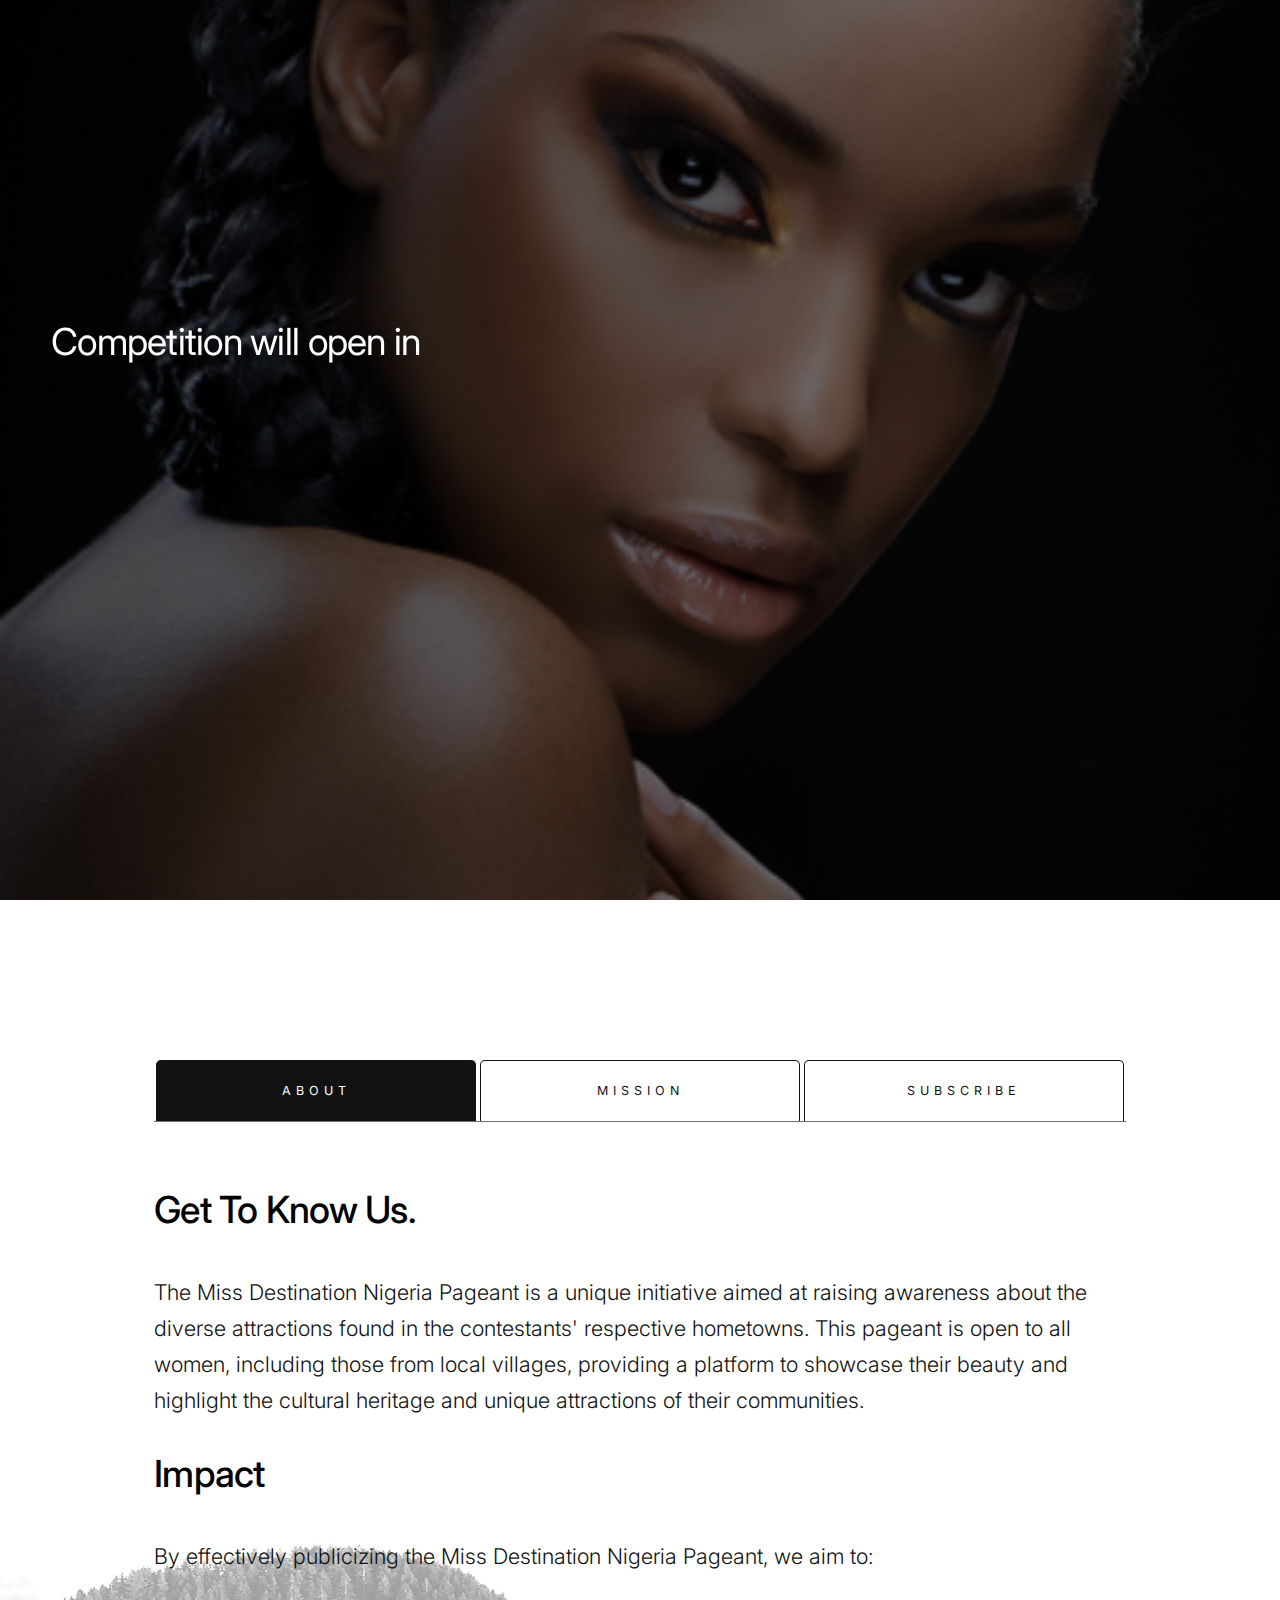
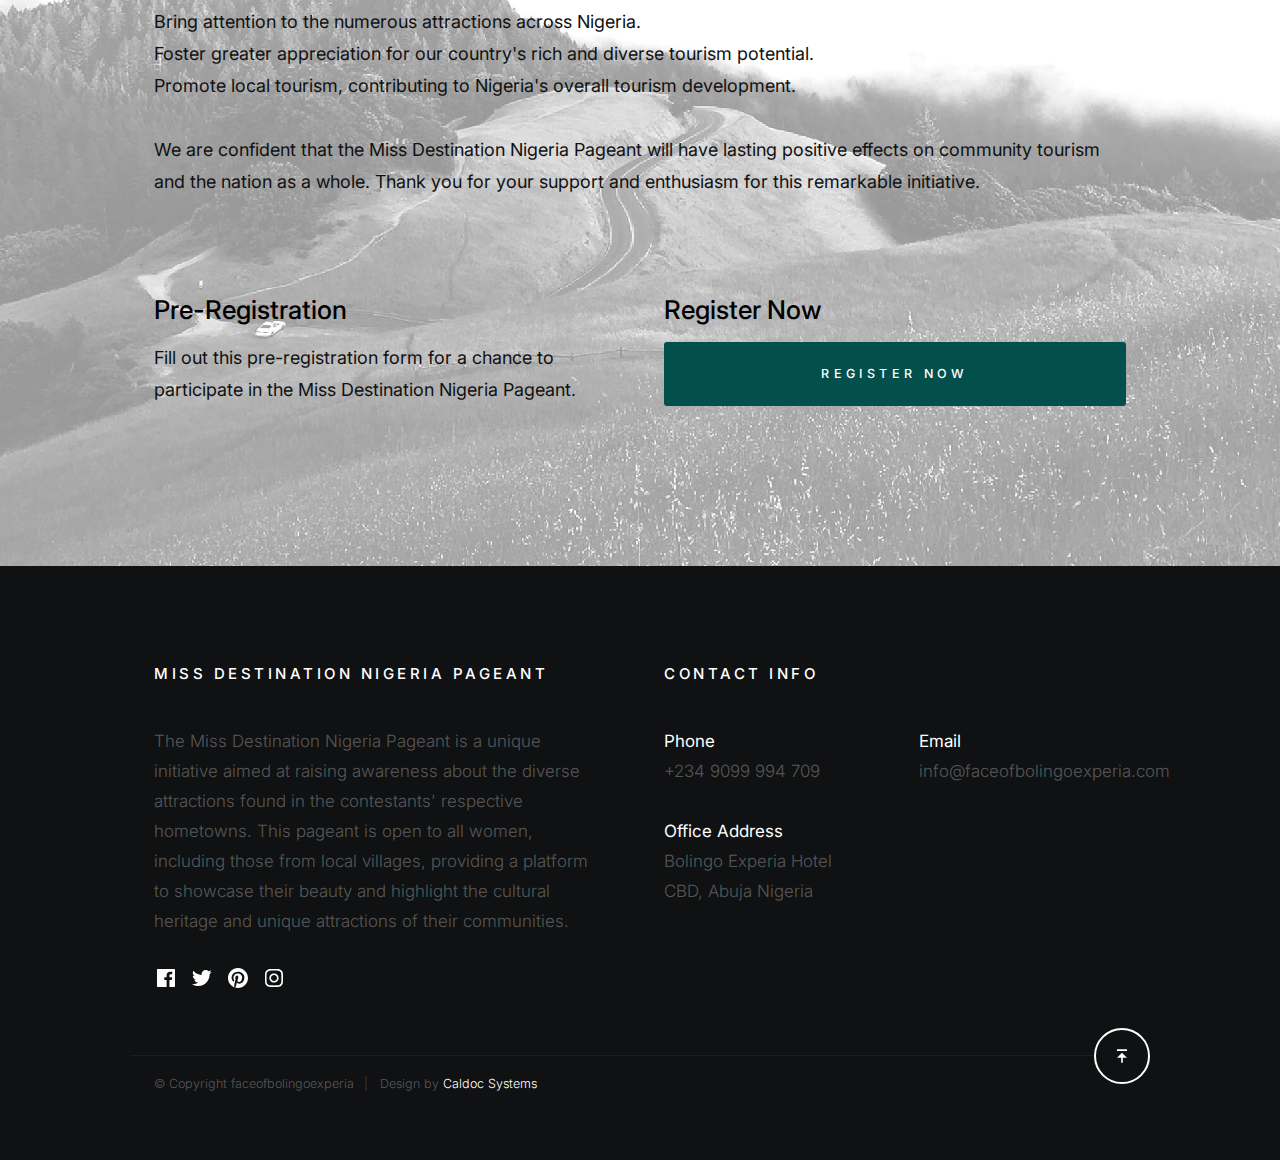
==== commit f6519241: "update on whatsapp page and link" ====
--- a/index.html
+++ b/index.html
@@ -5,7 +5,7 @@
     ================================================== -->
     <meta charset="utf-8" />
     <meta name="viewport" content="width=device-width, initial-scale=1" />
-    <title>Face of Bolingo Experia</title>
+    <title>Miss Destination Nigeria Pageant</title>
     <meta name="description" content="Commemorating the African Woman" />
     <script>
       document.documentElement.classList.remove("no-js");
@@ -366,7 +366,7 @@
       <footer class="s-footer">
         <div class="row s-footer__top">
           <div class="column lg-6 stack-on-700 s-footer__block s-footer__info">
-            <h4 class="h6">Face of Bolingo Experia</h4>
+            <h4 class="h6">Miss Destination Nigeria Pageant</h4>
 
             <p class="desc">
               The Miss Destination Nigeria Pageant is a unique initiative aimed
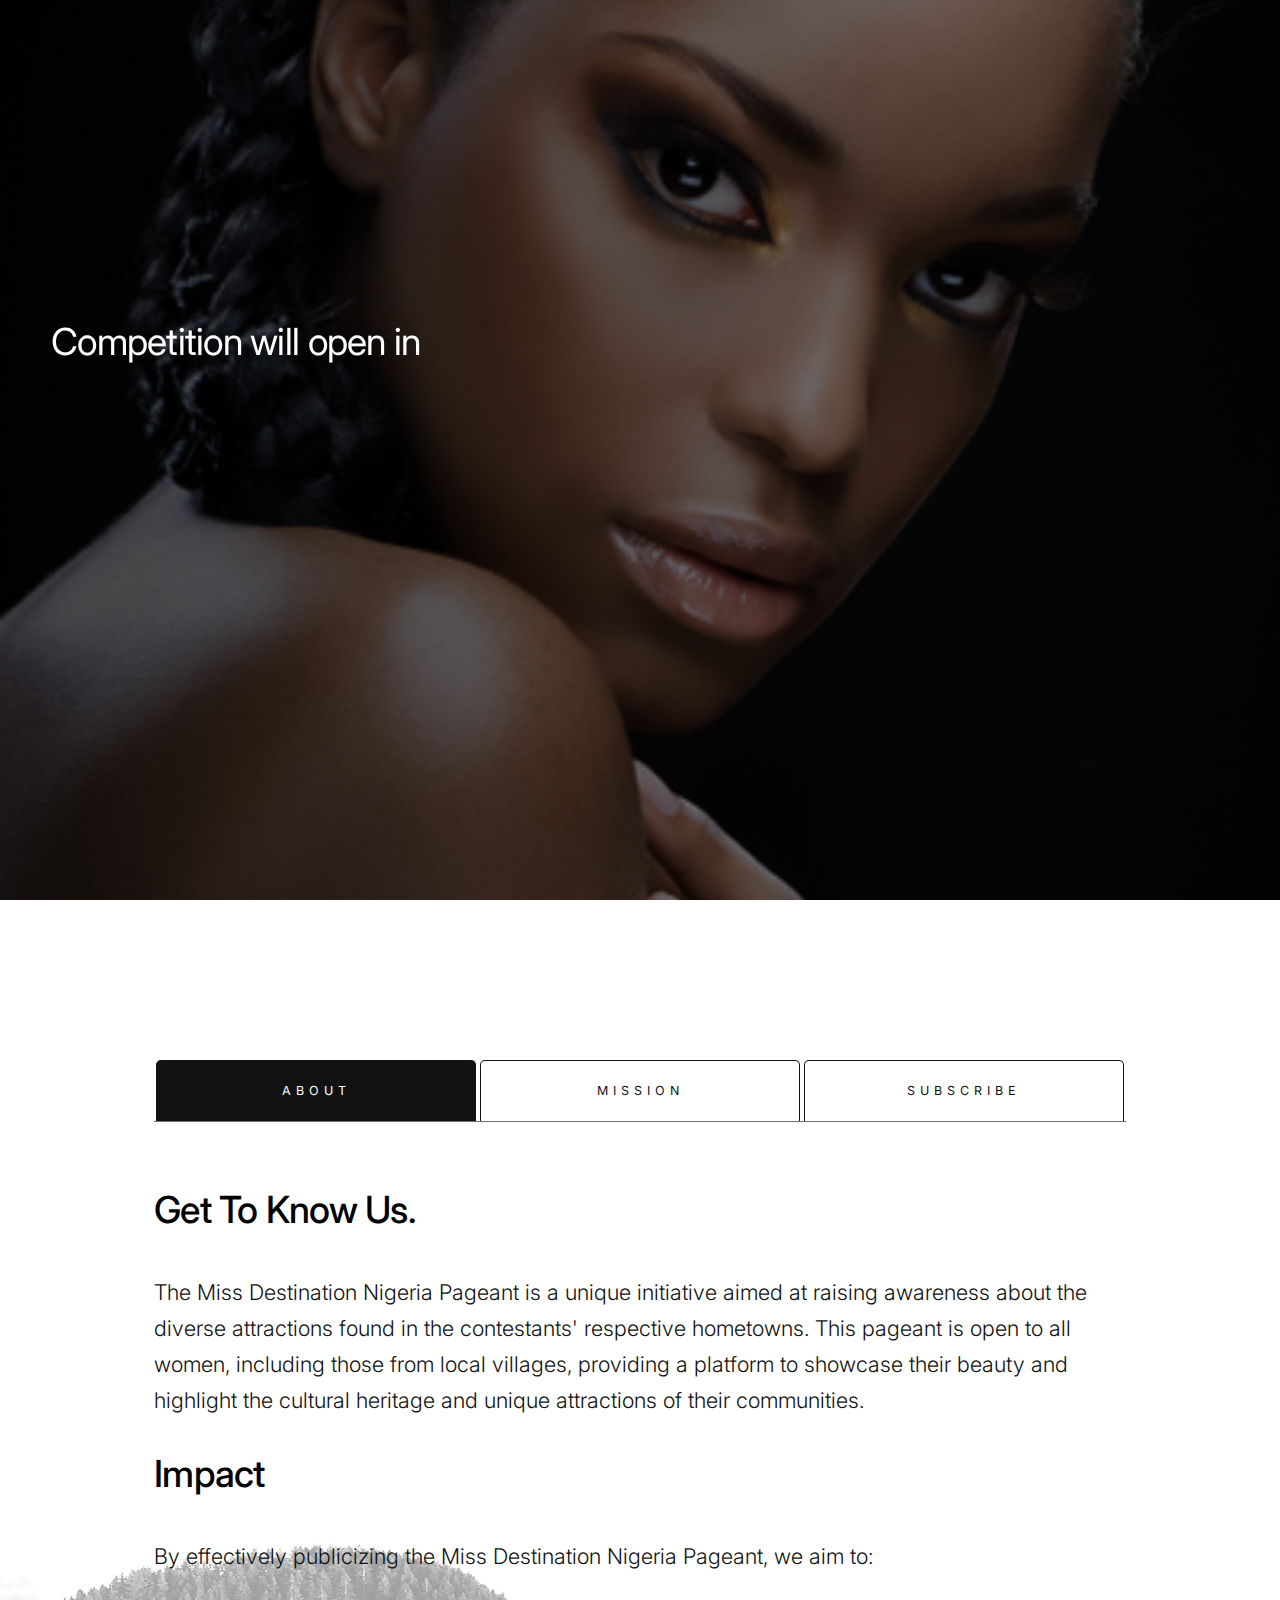
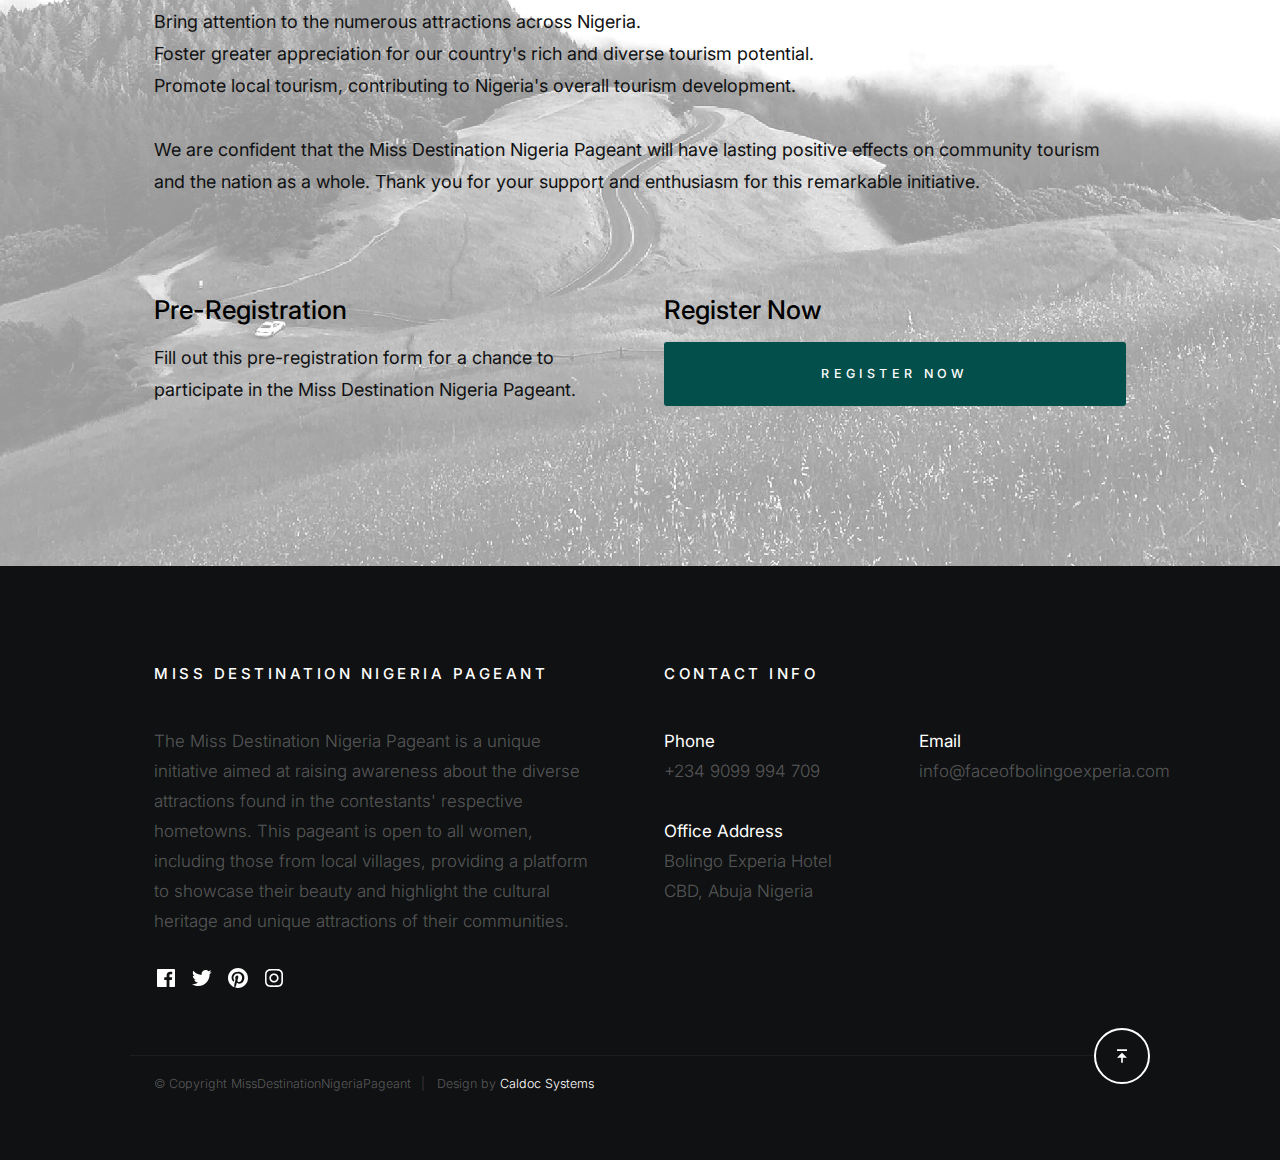
==== commit 61524f3d: "update" ====
--- a/index.html
+++ b/index.html
@@ -313,19 +313,13 @@
                 <div class="row">
                   <div class="column">
                     <p class="lead">
-                      Voluptates laborum eum quas. Pariatur impedit sit veniam
-                      est et quasi voluptas voluptatem. Cumque hic enim
-                      perferendis amet odit in molestias debitis. Facere nulla
-                      qui pariatur quasi mollitia et. Et dolorem dolorum quo in
-                      sit architecto.
-                    </p>
-
-                    <p>
-                      Sit ut cum molestiae. Dolore ducimus qui quasi. Fugiat
-                      consequatur sit vel illum vel et a delectus. Vel sequi
-                      vitae voluptatem perspiciatis eligendi. Voluptatibus optio
-                      natus asperiores est commodi amet quia architecto. Dolores
-                      necessitatibus et.
+                      Join our newsletter to stay updated on the Miss Destination
+                      Nigeria Pageant. Discover the diverse attractions of our
+                      contestants' hometowns, and support the promotion of local
+                      tourism. Don't miss out on exciting news, events, and
+                      exclusive content. Subscribe now and be a part of this
+                      remarkable initiative to celebrate Nigeria's rich cultural
+                      heritage!
                     </p>
 
                     <form id="mc-form" class="mc-form">
@@ -484,7 +478,7 @@
         <div class="row s-footer__bottom">
           <div class="column lg-12">
             <div class="ss-copyright">
-              <span>© Copyright faceofbolingoexperia</span>
+              <span>© Copyright MissDestinationNigeriaPageant</span>
               <span
                 >Design by
                 <a href="https://www.caldoc.com.ng/">Caldoc Systems</a></span
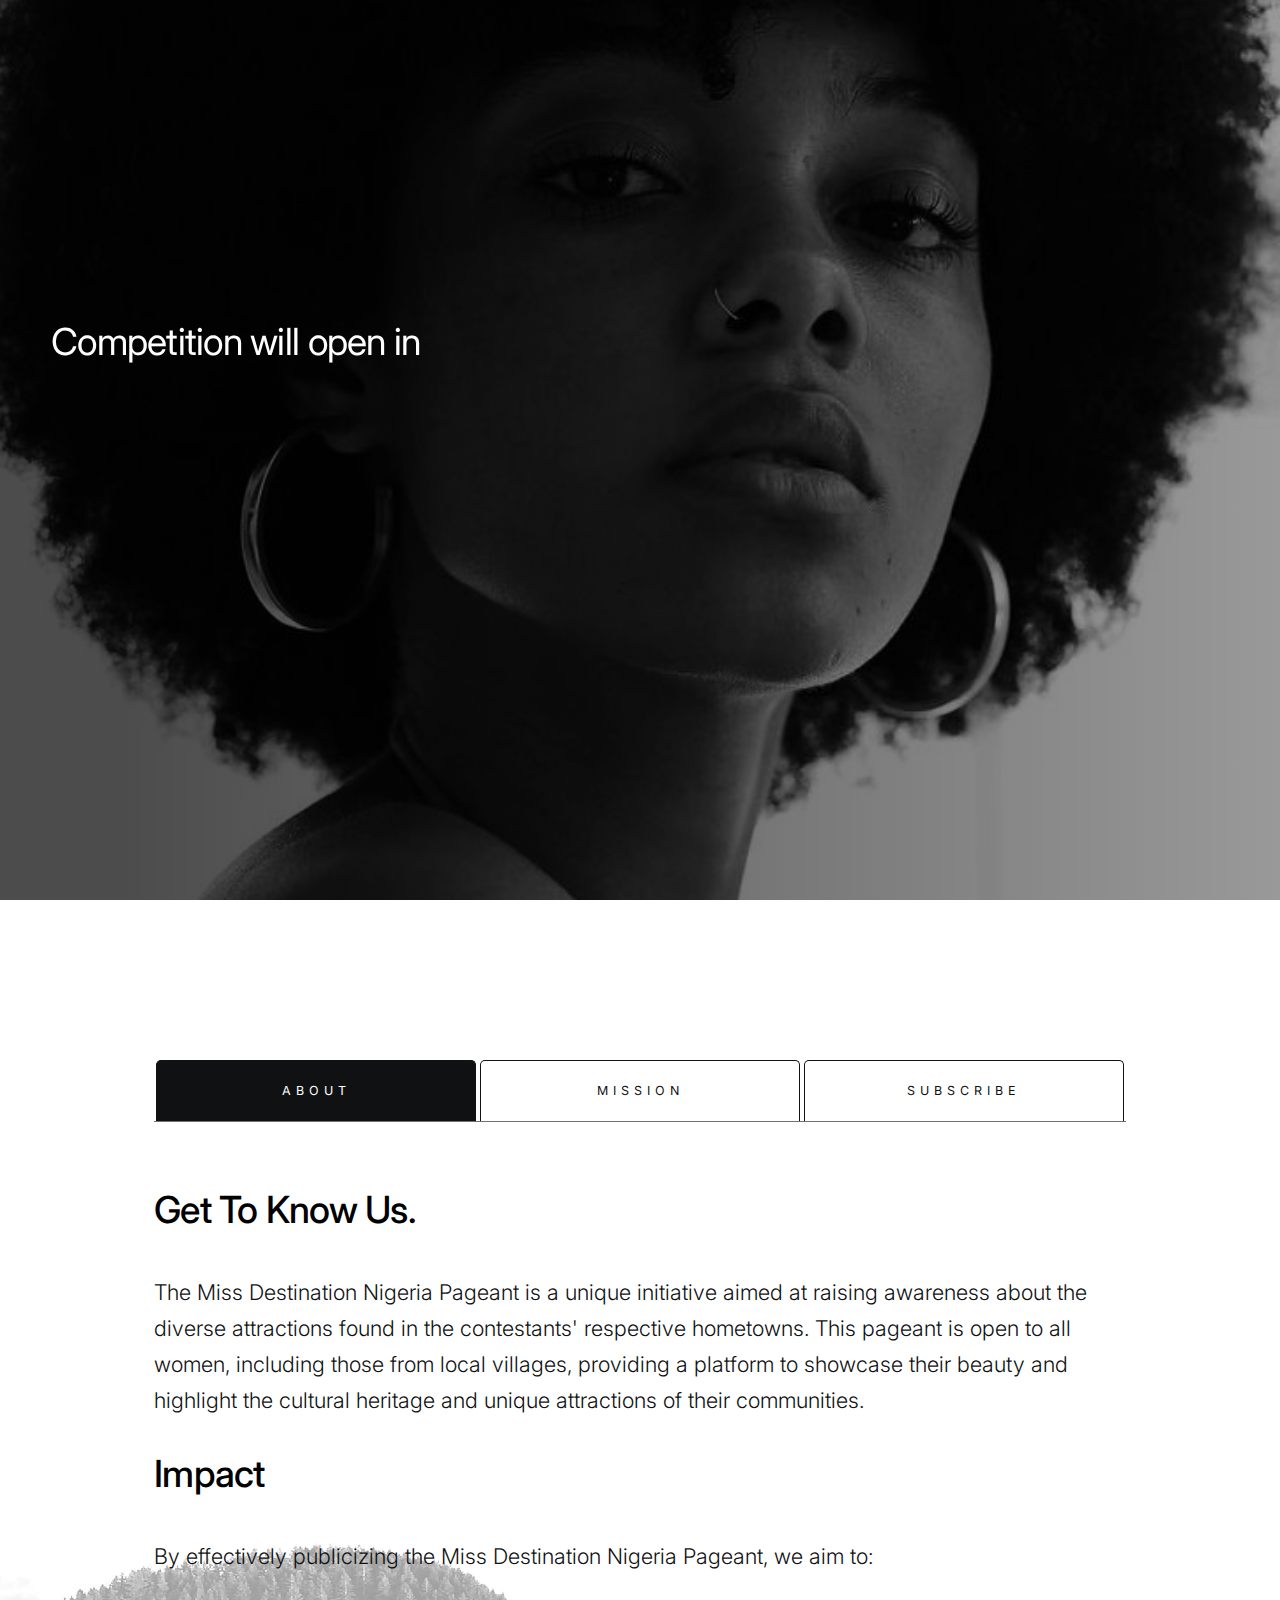
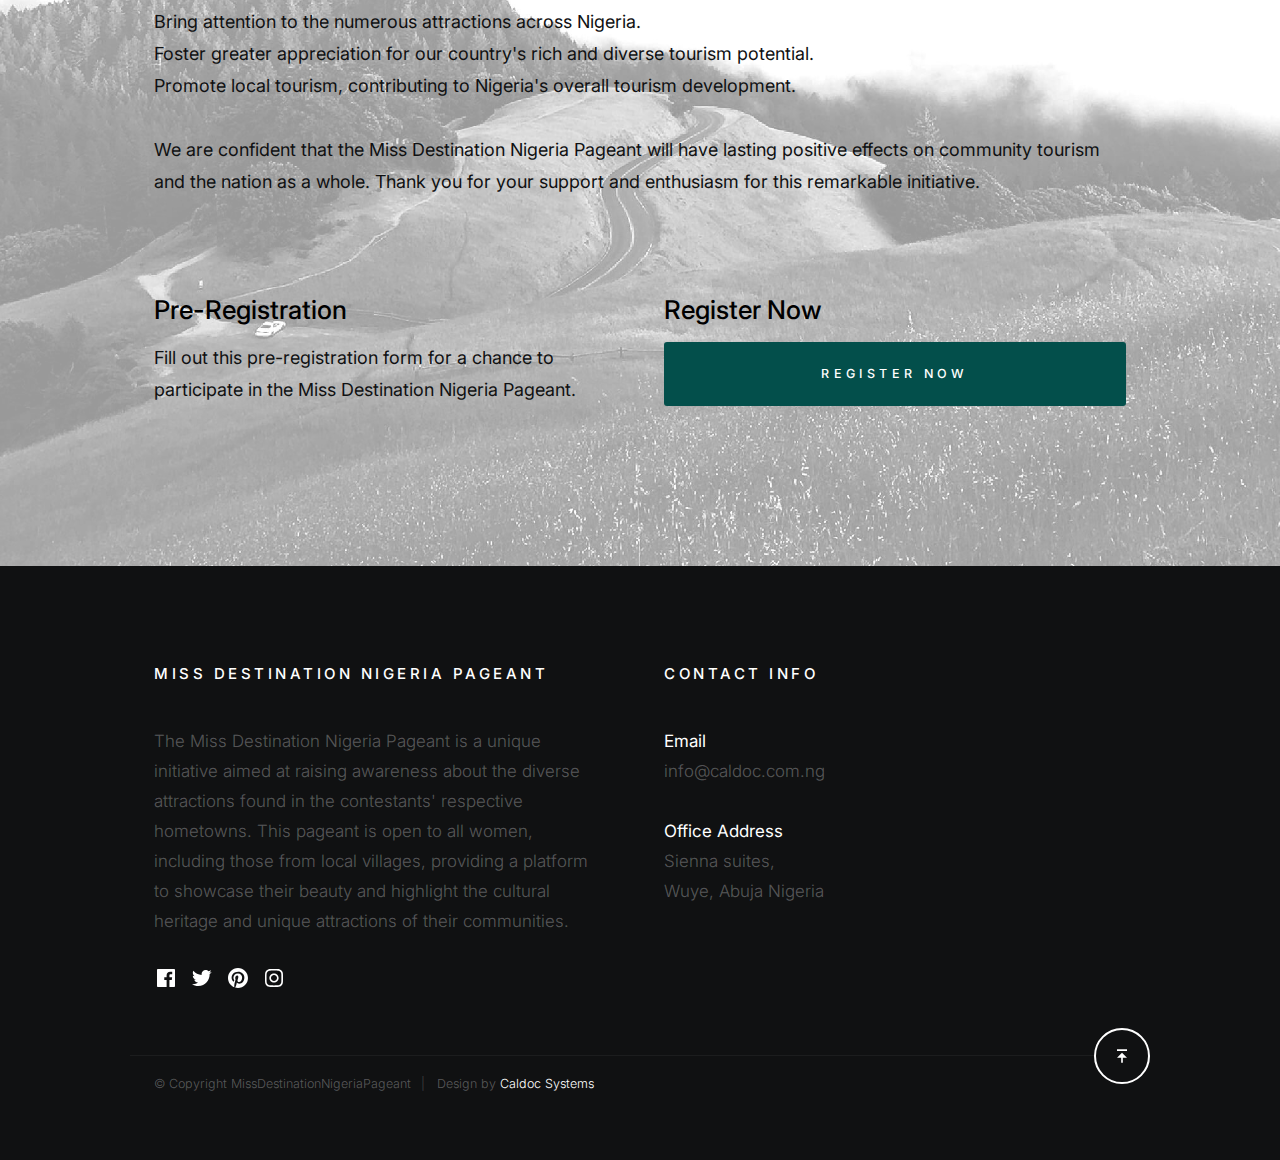
==== commit db1f2679: "added place holders" ====
--- a/index.html
+++ b/index.html
@@ -128,15 +128,15 @@
           <div class="swiper-wrapper">
             <div
               class="s-intro__slide swiper-slide bg-opacity-40"
-              style="background-image: url(images/slides/1.jpg)"
+              style="background-image: url(images/slides/24.jpeg)"
             ></div>
             <div
               class="s-intro__slide swiper-slide bg-opacity-40"
-              style="background-image: url(images/slides/5.jpeg)"
+              style="background-image: url(images/slides/24.jpeg)"
             ></div>
             <div
               class="s-intro__slide swiper-slide bg-opacity-10"
-              style="background-image: url(images/slides/6.jpg)"
+              style="background-image: url(images/slides/25.jpeg)"
             ></div>
           </div>
         </div>
@@ -453,22 +453,16 @@
             <div class="row">
               <div class="column lg-6 stack-on-1000">
                 <p>
-                  <strong>Phone</strong> <br />
-                  <a href="tel:09099994709">+234 9099 994 709</a>
-                </p>
-              </div>
-              <div class="column lg-6 stack-on-1000">
-                <p>
                   <strong>Email</strong> <br />
-                  <a href="mailto:#0">info@faceofbolingoexperia.com</a>
+                  <a href="mailto:#0">info@caldoc.com.ng</a>
                 </p>
               </div>
             </div>
 
             <p>
               <strong>Office Address</strong> <br />
-              Bolingo Experia Hotel <br />
-              CBD, Abuja Nigeria <br />
+              Sienna suites,<br />
+              Wuye, Abuja Nigeria <br />
             </p>
           </div>
           <!-- end s-footer__contact -->
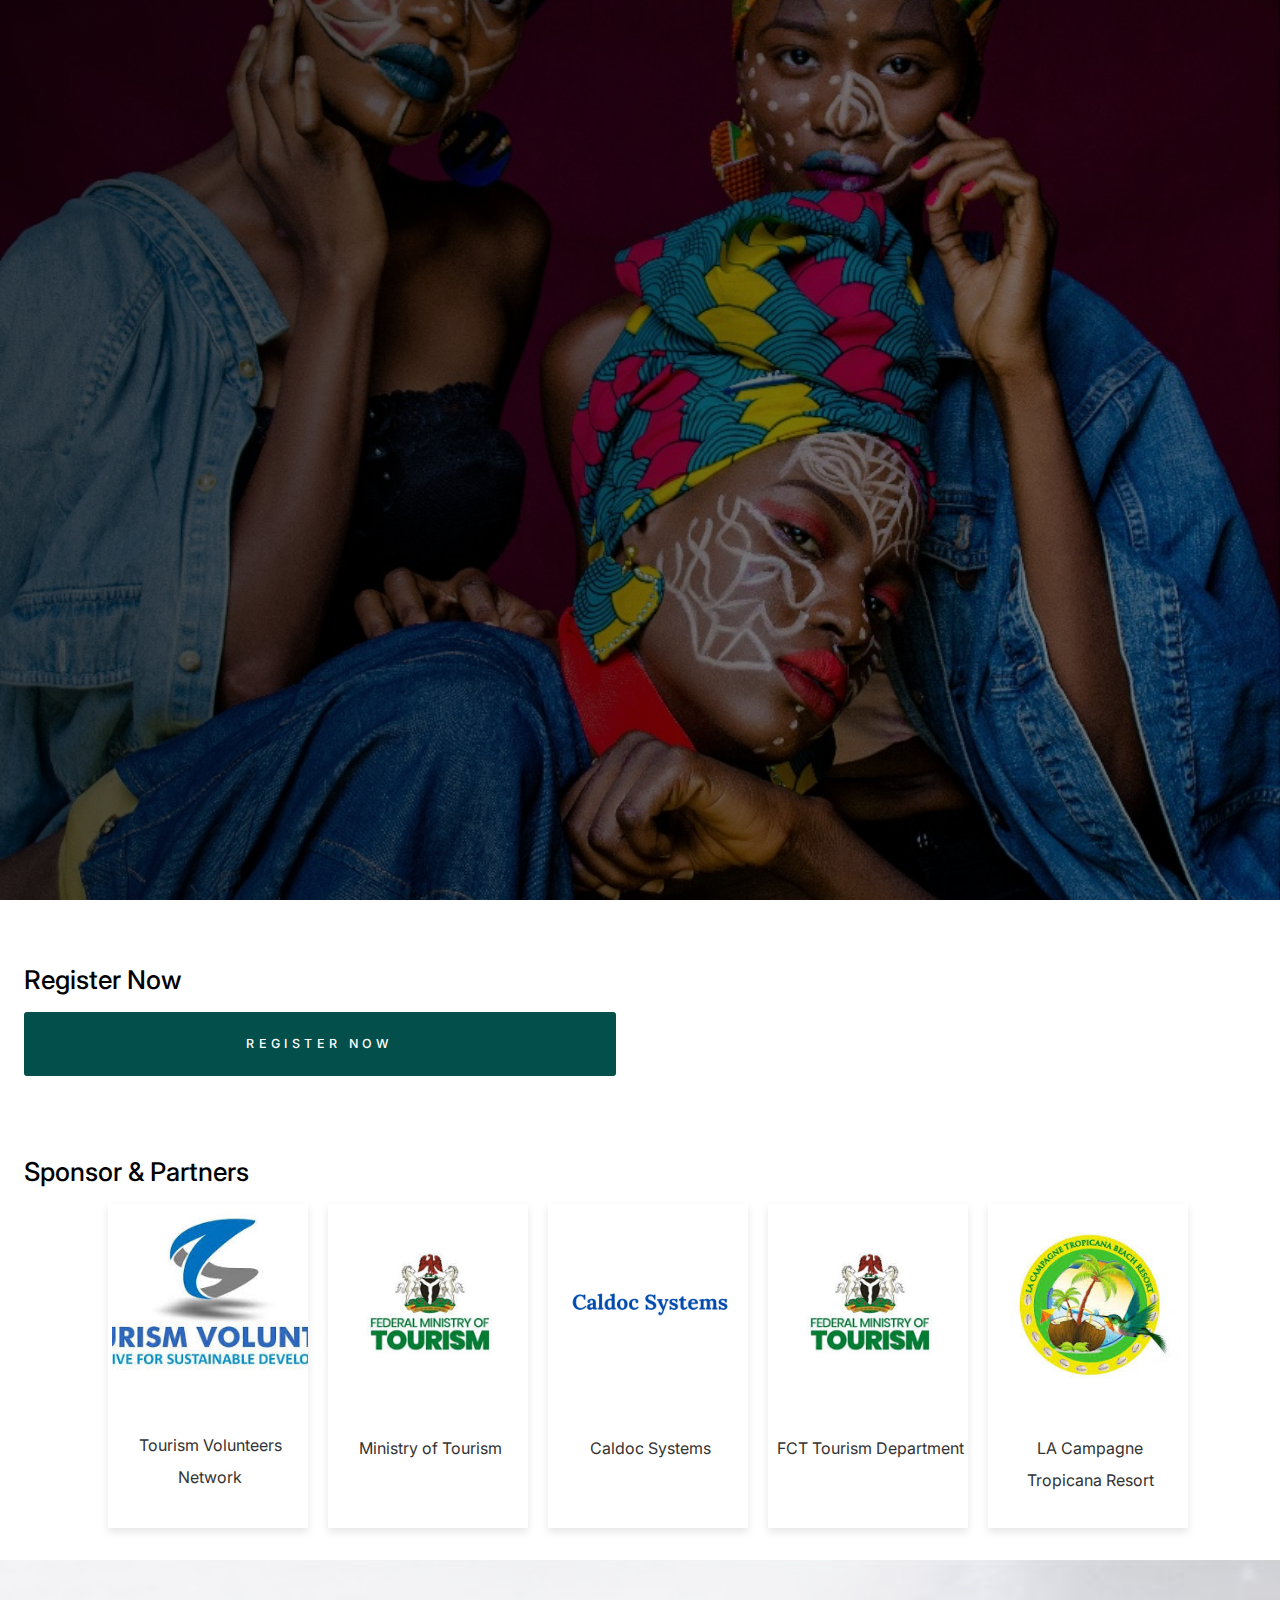
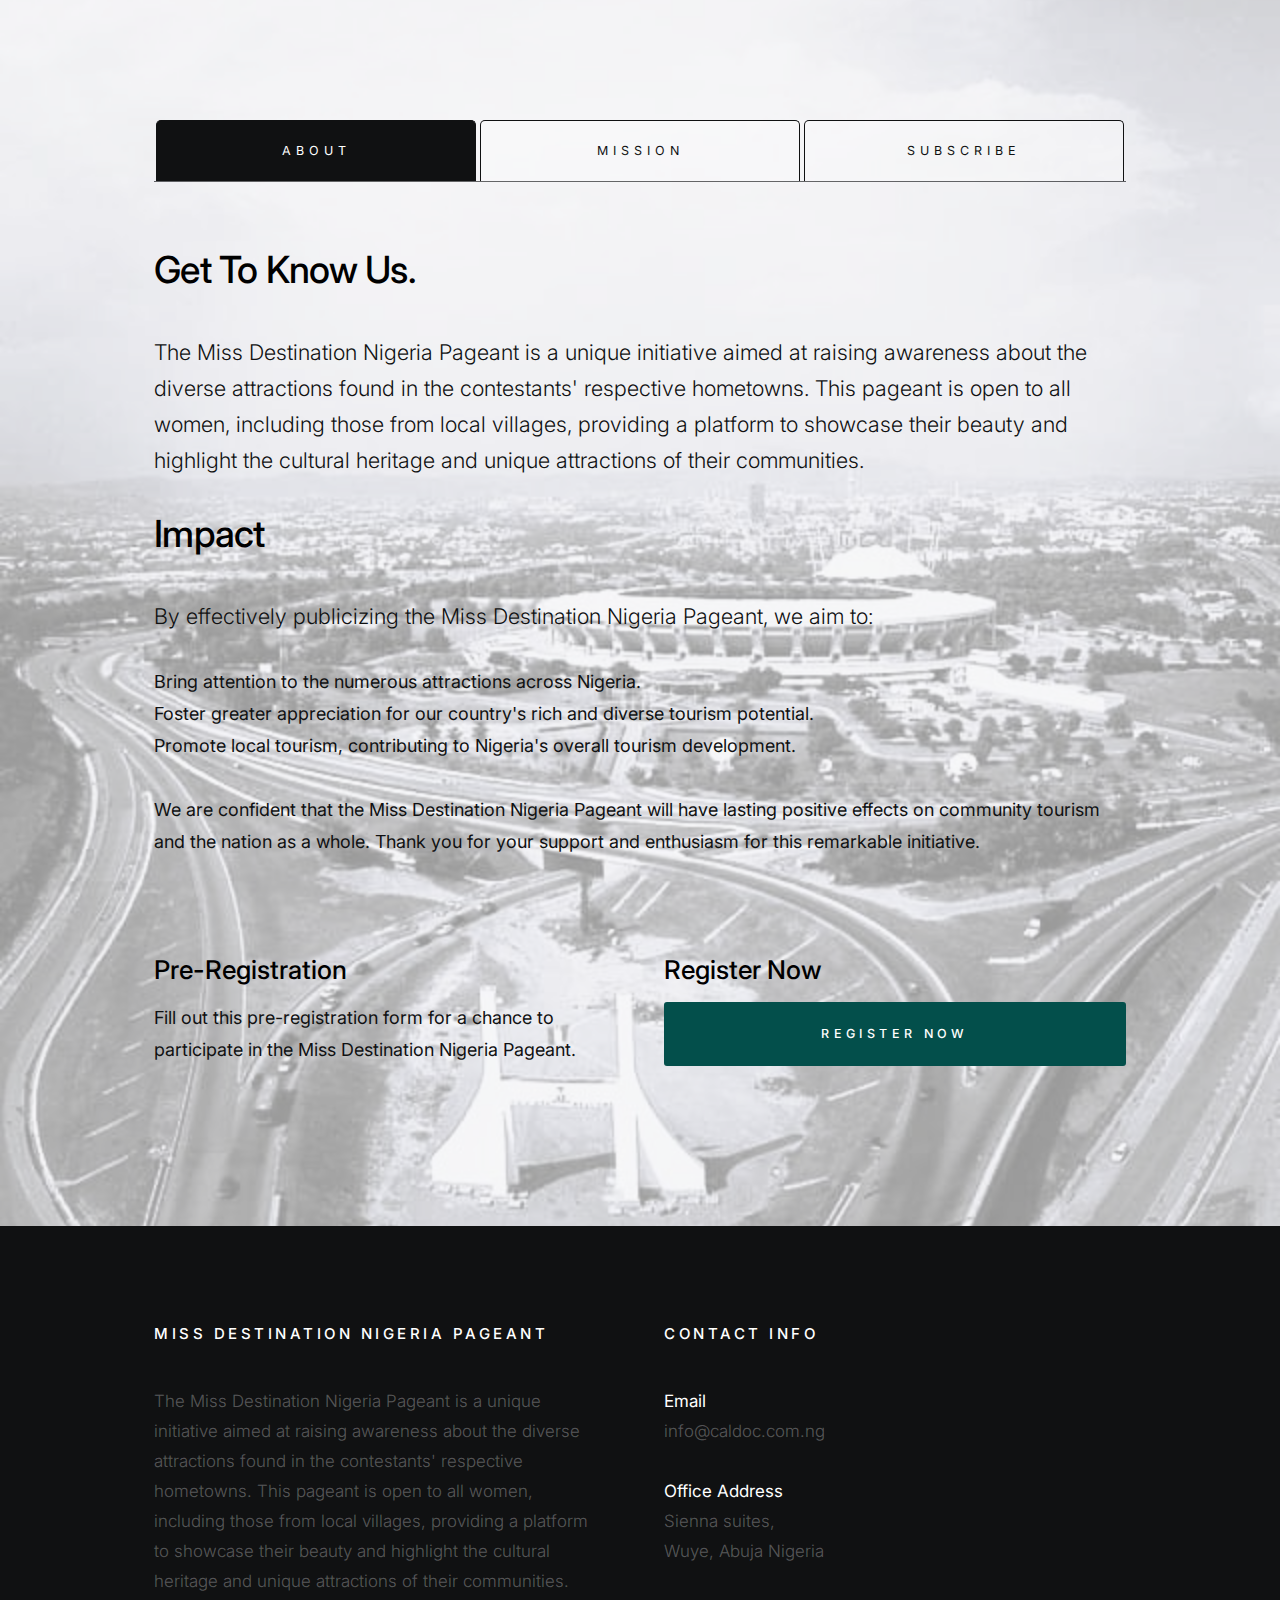
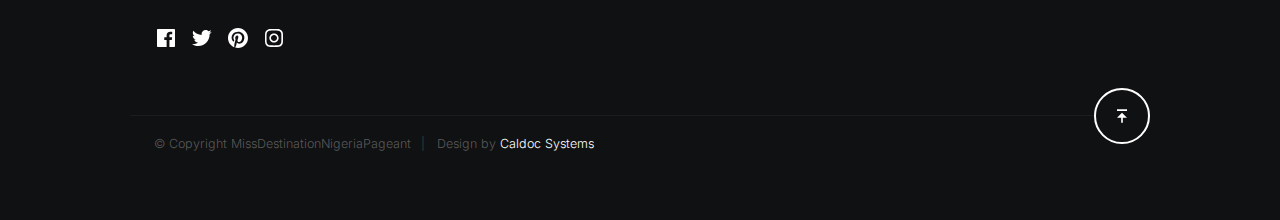
==== commit 9f0dccc2: "update" ====
--- a/index.html
+++ b/index.html
@@ -39,11 +39,11 @@
         ================================================== -->
       <header class="s-header">
         <div class="row s-header__content">
-          <div class="s-header__logo">
+          <!-- <div class="s-header__logo">
             <a class="logo" href="index-slides.html">
               <img src="images/logo.png" alt="Homepage" />
             </a>
-          </div>
+          </div> -->
 
           <ul class="s-header__social">
             <li>
@@ -128,33 +128,41 @@
           <div class="swiper-wrapper">
             <div
               class="s-intro__slide swiper-slide bg-opacity-40"
-              style="background-image: url(images/slides/24.jpeg)"
+              style="background-image: url(images/slides/img1.jpg)"
             ></div>
             <div
               class="s-intro__slide swiper-slide bg-opacity-40"
-              style="background-image: url(images/slides/24.jpeg)"
+              style="background-image: url(images/slides/img4.jpg)"
             ></div>
             <div
               class="s-intro__slide swiper-slide bg-opacity-10"
-              style="background-image: url(images/slides/25.jpeg)"
+              style="background-image: url(images/slides/img2.jpg)"
             ></div>
+            <div
+            class="s-intro__slide swiper-slide bg-opacity-10"
+            style="background-image: url(images/slides/img3.jpg)"
+          ></div>
+          <div
+          class="s-intro__slide swiper-slide bg-opacity-10"
+          style="background-image: url(images/slides/img5.jpg)"
+        ></div>
           </div>
         </div>
 
         <div class="row s-intro__content">
-          <h1 class="s-intro__content-title">Competition will open in</h1>
+         
           <div class="column lg-12">
             <div class="counter">
               <div class="counter__time">
-                <span class="ss-days">3rd</span>
+                <span class="ss-days"> Miss</span>
                 <span></span>
               </div>
               <div class="counter__time">
-                <span class="ss-hours">December</span>
+                <span class="ss-hours">Destination Nigeria</span>
                 <span></span>
               </div>
               <div class="counter__time minutes">
-                <span class="ss-minutes">2024</span>
+                <span class="ss-minutes">Pageant</span>
                 <span></span>
               </div>
             </div>
@@ -182,10 +190,66 @@
       </section>
       <!-- end s-intro -->
 
+      <div class="column lg-6 tab-12">
+        <h4>Register Now</h4>
+
+        <a
+          href="registration.html"
+          class="btn btn--primary u-fullwidth"
+          >Register Now</a
+        >
+      </div>
+
+      <div class="column">
+        <h4>Sponsor & Partners</h4>
+
+      <div class="container">
+        <ul class="spon-list">
+          <li class="sponsor-item">
+            <div class="image">
+             <img src="./images/sponsors/volunt.jpeg" alt="as"> 
+             <p>Tourism Volunteers Network
+            </p>
+            </div>
+          </li>
+          <li class="sponsor-item">
+            <div class="image">
+             <img src="./images/sponsors/tourism.jpeg" alt="as"> 
+             <p>Ministry of Tourism
+            </p>
+            </div>
+          </li>
+          <li class="sponsor-item">
+            <div class="image">
+             <img src="./images/sponsors/Caldoc.png" alt="as"> 
+             <p>Caldoc Systems
+            </p>
+            </div>
+          </li>
+          <li class="sponsor-item">
+            <div class="image">
+             <img src="./images/sponsors/tourism.jpeg" alt="as"> 
+             <p> FCT Tourism Department
+            </p>
+            </div>
+          </li>
+          <li class="sponsor-item">
+            <div class="image">
+             <img src="./images/sponsors/LA Campagne Tropicana Resort.jpeg" alt="as"> 
+             <p>LA Campagne Tropicana Resort</p>
+            </div>
+          </li>
+          
+        </ul>
+      </div>
+      </div>
+
       <!-- # info
         ================================================== -->
       <section id="info" class="s-info">
-        <div class="s-info__bg"></div>
+        <div class="s-info__bg">
+          
+        </div>
 
         <div class="row">
           <div class="column lg-12">
--- a/css/styles.css
+++ b/css/styles.css
@@ -306,6 +306,78 @@
  * normalize.css v8.0.1 | MIT License |
  * github.com/necolas/normalize.css
  * -------------------------------------------------------------------- */
+
+ .container {
+    display: flex;
+    justify-content: center;
+  }
+
+  .container ul{
+    list-style-type: none;
+    padding: 0;
+    display: flex;
+    gap: 20px;
+    justify-content: center;
+ }
+
+ .sponsor-item {
+    flex: 0 1 200px;
+    display: flex;
+    flex-direction: column;
+    align-items: center;
+    text-align: center;
+    box-shadow: 0 4px 8px rgba(0, 0, 0, 0.1);
+    transition: transform 0.3s, box-shadow 0.3s;
+  }
+
+  .sponsor-item:hover {
+    transform: translateY(-10px);
+    box-shadow: 0 8px 16px rgba(0, 0, 0, 0.2);
+  }
+  
+  .sponsor-item .image img {
+    max-width: 100%;
+    height: auto;
+    display: block;
+    align-items: center;
+  }
+  
+  .sponsor-item .image p {
+    margin-top: 10px;
+    font-size: 16px;
+    color: #333;
+  }
+
+  @media (max-width: 768px) {
+    .container ul {
+        display: grid;
+        grid-template-columns: repeat(3, 1fr);
+        gap: 10px;
+    }
+
+    .sponsor-item {
+        flex: 1 0 auto;
+        height: auto; /* Adjust height for mobile view as needed */
+      }
+    
+      .sponsor-item .image {
+        height: 100%; /* Adjust to fit the new height */
+       
+      }
+    
+      .sponsor-item .image img {
+        height: 70px; /* Adjust height for mobile view as needed */
+        margin-left: auto;
+  margin-right: auto;
+  width: 50%;
+      }
+    
+      .sponsor-item .image p {
+        font-size: 12px; /* Adjust font size for mobile view as needed */
+        margin-top: 5px; /* Adjust margin for mobile view as needed */
+      }
+  }
+
 html {
     line-height              : 1.15;
     -webkit-text-size-adjust : 100%;
@@ -3421,11 +3493,12 @@
     bottom              : 0;
     width               : 100%;
     height              : 100%;
-    background-image    : url(../images/info-bg-k.jpg);
+    background-image    : url(../images/citygate.jpeg);
     background-repeat   : no-repeat;
     background-position : center;
     background-size     : cover;
     opacity             : 0.4;
+    
 }
 
 /* --------------------------------------------------------------------
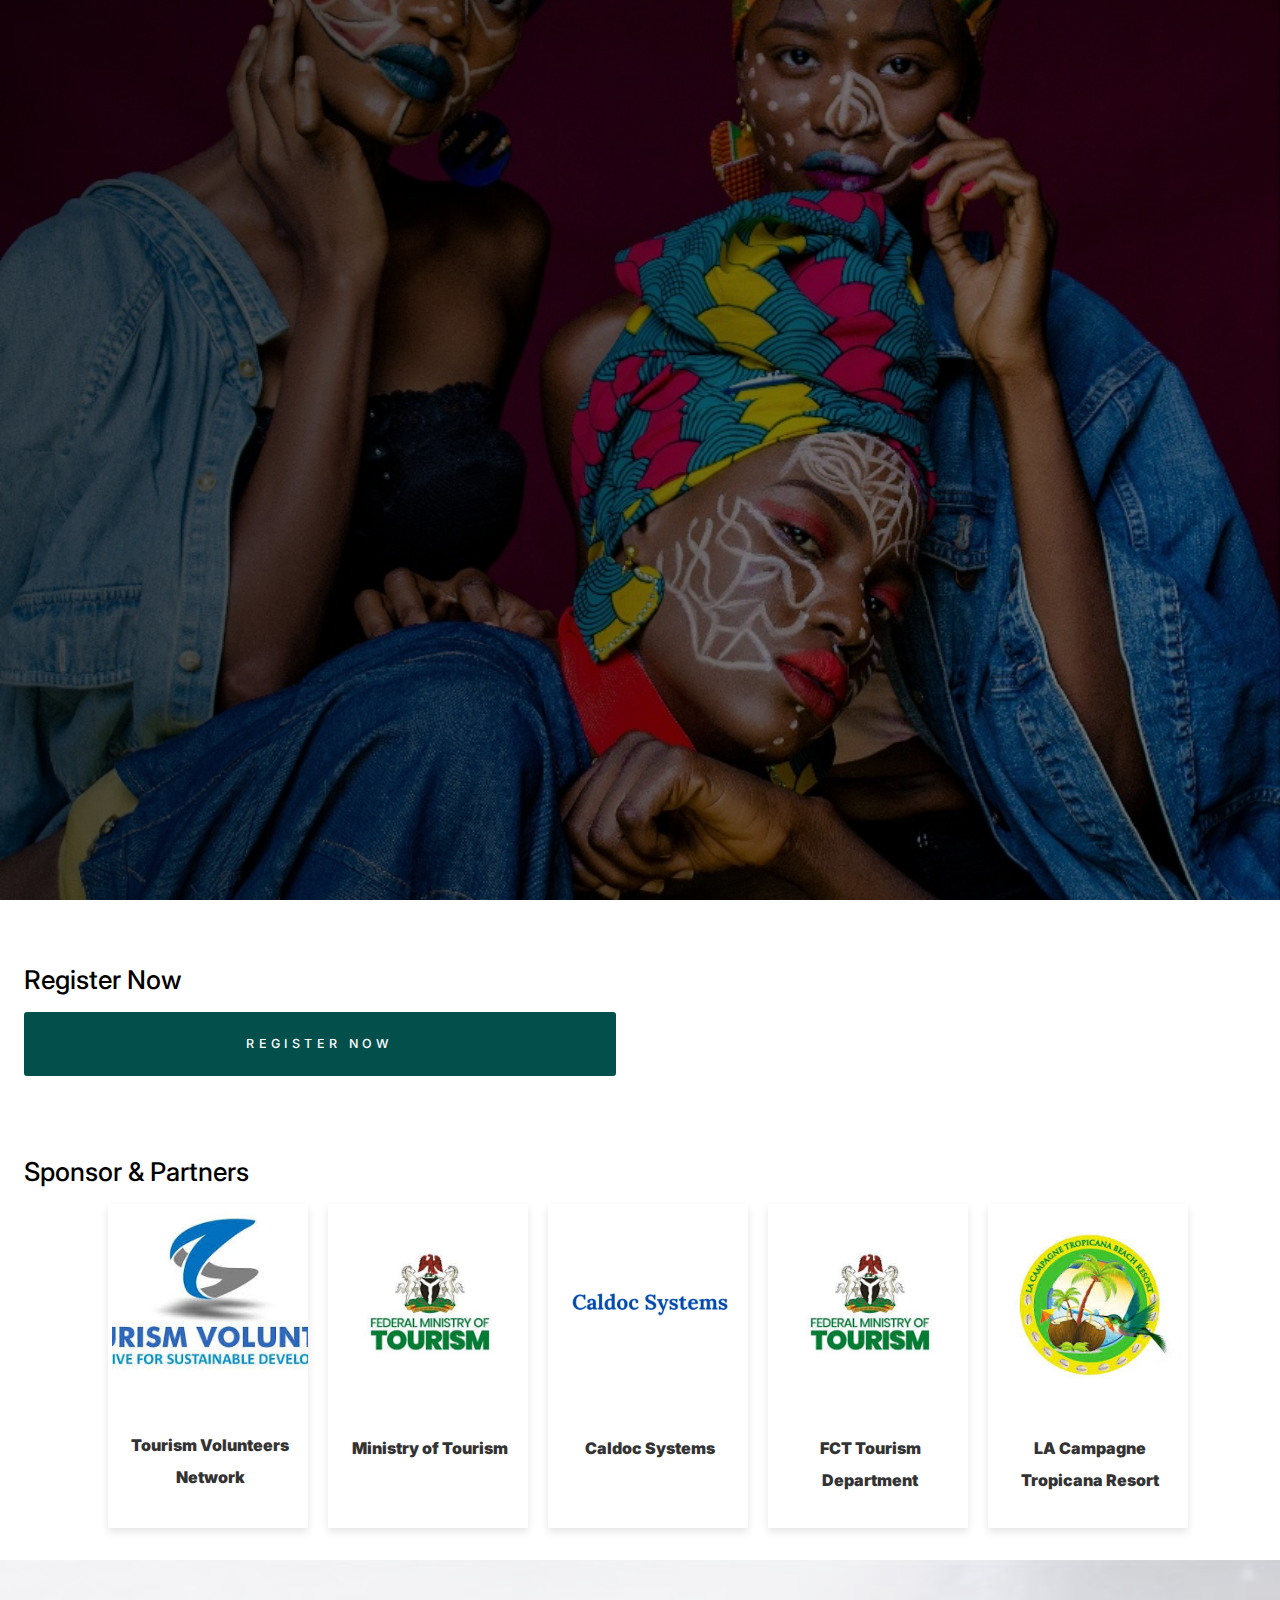
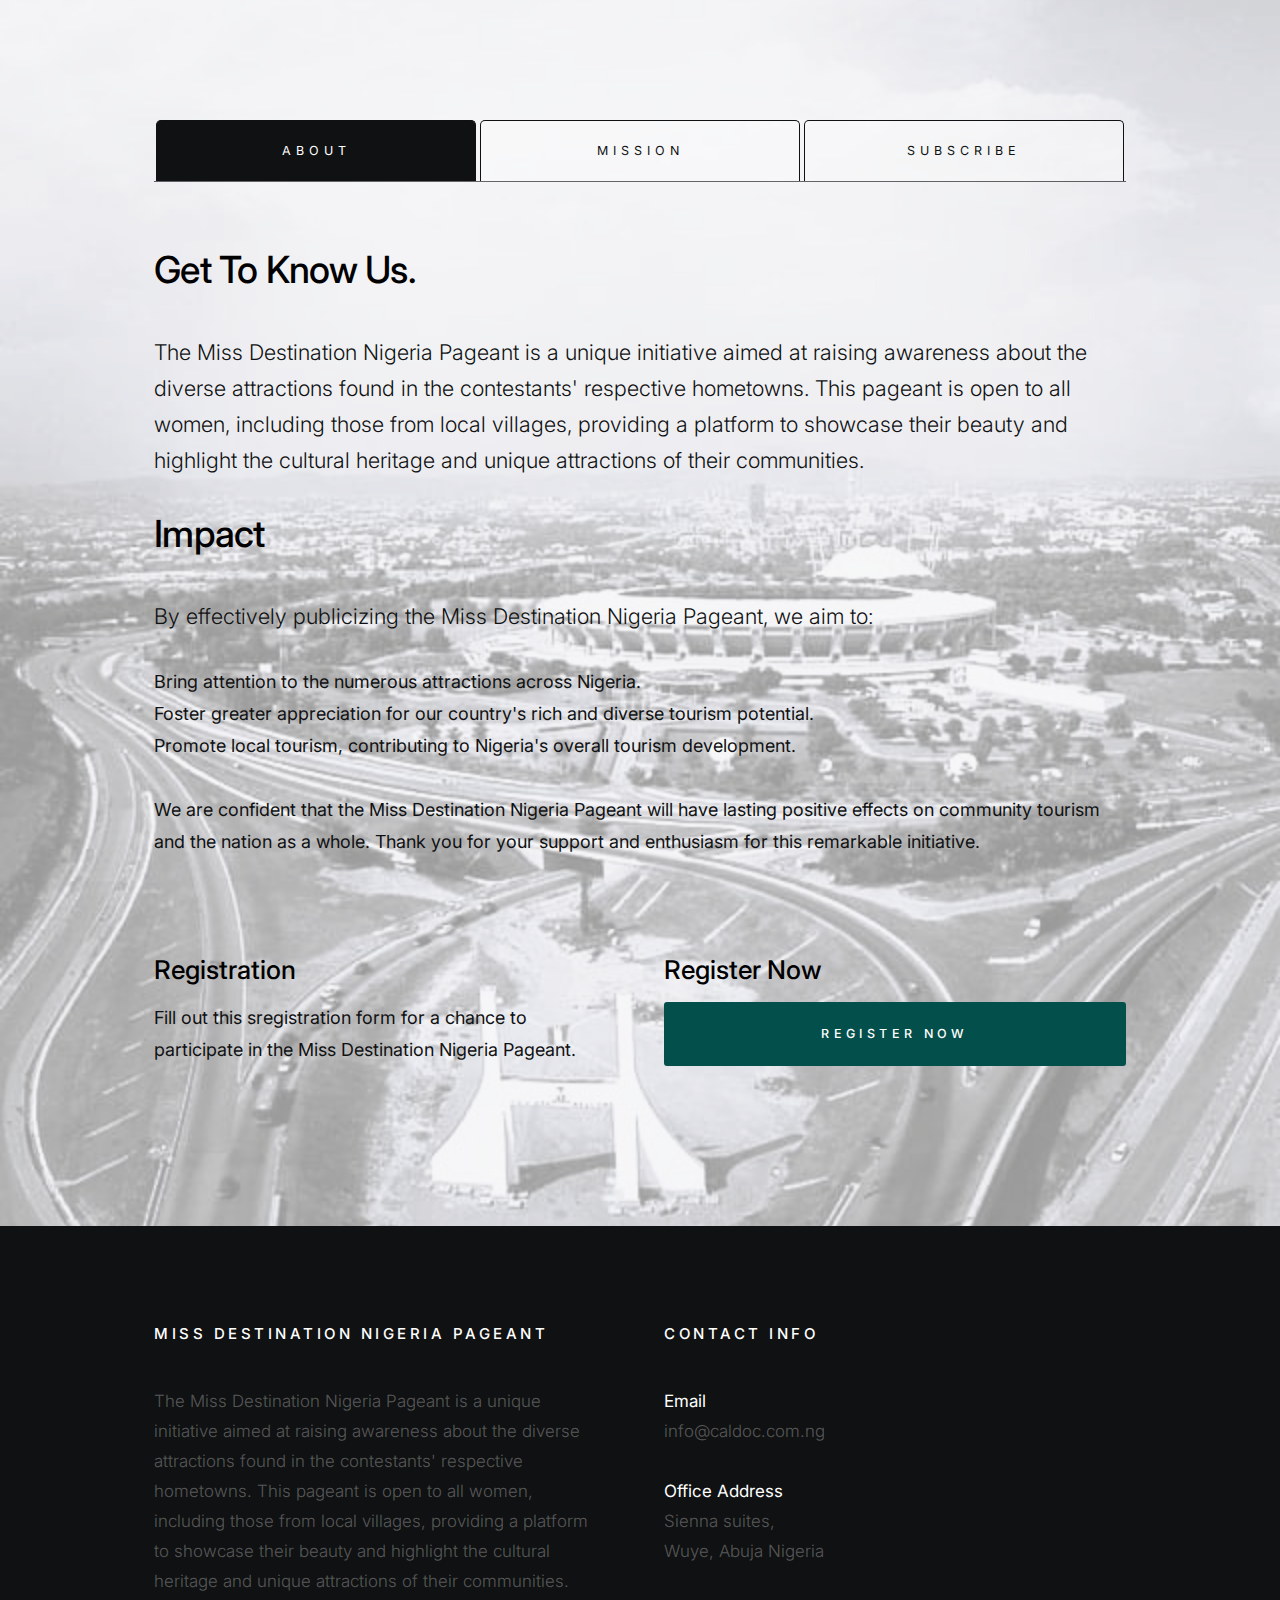
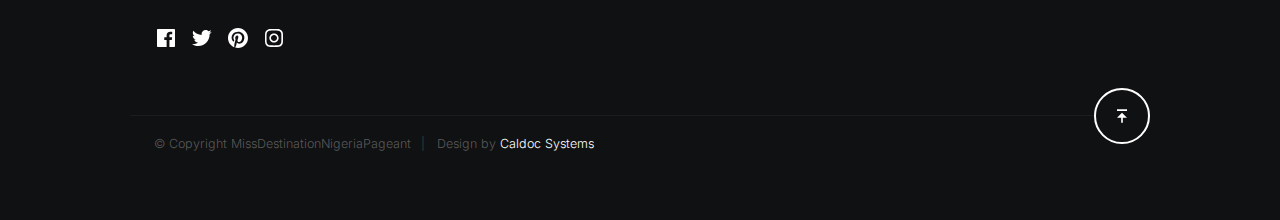
==== commit 7052d54f: "update" ====
--- a/index.html
+++ b/index.html
@@ -53,7 +53,7 @@
                   width="24"
                   height="24"
                   viewBox="0 0 24 24"
-                  style="fill: rgba(0, 0, 0, 1); transform: ; -ms-filter: "
+                  style="fill: rgba(0, 0, 0, 1);"
                 >
                   <path
                     d="M20,3H4C3.447,3,3,3.448,3,4v16c0,0.552,0.447,1,1,1h8.615v-6.96h-2.338v-2.725h2.338v-2c0-2.325,1.42-3.592,3.5-3.592 c0.699-0.002,1.399,0.034,2.095,0.107v2.42h-1.435c-1.128,0-1.348,0.538-1.348,1.325v1.735h2.697l-0.35,2.725h-2.348V21H20 c0.553,0,1-0.448,1-1V4C21,3.448,20.553,3,20,3z"
@@ -69,7 +69,7 @@
                   width="24"
                   height="24"
                   viewBox="0 0 24 24"
-                  style="fill: rgba(0, 0, 0, 1); transform: ; -ms-filter: "
+                  style="fill: rgba(0, 0, 0, 1);"
                 >
                   <path
                     d="M19.633,7.997c0.013,0.175,0.013,0.349,0.013,0.523c0,5.325-4.053,11.461-11.46,11.461c-2.282,0-4.402-0.661-6.186-1.809 c0.324,0.037,0.636,0.05,0.973,0.05c1.883,0,3.616-0.636,5.001-1.721c-1.771-0.037-3.255-1.197-3.767-2.793 c0.249,0.037,0.499,0.062,0.761,0.062c0.361,0,0.724-0.05,1.061-0.137c-1.847-0.374-3.23-1.995-3.23-3.953v-0.05 c0.537,0.299,1.16,0.486,1.82,0.511C3.534,9.419,2.823,8.184,2.823,6.787c0-0.748,0.199-1.434,0.548-2.032 c1.983,2.443,4.964,4.04,8.306,4.215c-0.062-0.3-0.1-0.611-0.1-0.923c0-2.22,1.796-4.028,4.028-4.028 c1.16,0,2.207,0.486,2.943,1.272c0.91-0.175,1.782-0.512,2.556-0.973c-0.299,0.935-0.936,1.721-1.771,2.22 c0.811-0.088,1.597-0.312,2.319-0.624C21.104,6.712,20.419,7.423,19.633,7.997z"
@@ -85,7 +85,7 @@
                   width="24"
                   height="24"
                   viewBox="0 0 24 24"
-                  style="fill: rgba(0, 0, 0, 1); transform: ; -ms-filter: "
+                  style="fill: rgba(0, 0, 0, 1); "
                 >
                   <path
                     d="M-111.052-244.992c-5.518,0-9.99,4.473-9.99,9.99c0,4.232,2.633,7.85,6.35,9.306 c-0.088-0.79-0.166-2.006,0.034-2.868c0.182-0.78,1.172-4.966,1.172-4.966s-0.299-0.599-0.299-1.484 c0-1.388,0.805-2.425,1.808-2.425c0.853,0,1.264,0.64,1.264,1.407c0,0.858-0.546,2.139-0.827,3.327 c-0.235,0.994,0.499,1.805,1.479,1.805c1.775,0,3.141-1.872,3.141-4.575c0-2.392-1.719-4.064-4.173-4.064 c-2.843,0-4.512,2.132-4.512,4.335c0,0.858,0.331,1.779,0.744,2.28c0.081,0.099,0.093,0.185,0.069,0.286 c-0.076,0.315-0.245,0.994-0.277,1.133c-0.044,0.183-0.145,0.222-0.335,0.134c-1.247-0.581-2.027-2.405-2.027-3.871 c0-3.151,2.289-6.045,6.601-6.045c3.466,0,6.159,2.469,6.159,5.77c0,3.444-2.171,6.213-5.184,6.213 c-1.013,0-1.964-0.525-2.29-1.146c0,0-0.501,1.907-0.623,2.374c-0.225,0.868-0.834,1.956-1.241,2.62 c0.935,0.289,1.928,0.445,2.958,0.445c5.517,0,9.99-4.473,9.99-9.99S-105.535-244.992-111.052-244.992"
@@ -102,7 +102,7 @@
                   width="24"
                   height="24"
                   viewBox="0 0 24 24"
-                  style="fill: rgba(0, 0, 0, 1); transform: ; -ms-filter: "
+                  style="fill: rgba(0, 0, 0, 1); "
                 >
                   <path
                     d="M11.999,7.377c-2.554,0-4.623,2.07-4.623,4.623c0,2.554,2.069,4.624,4.623,4.624c2.552,0,4.623-2.07,4.623-4.624 C16.622,9.447,14.551,7.377,11.999,7.377L11.999,7.377z M11.999,15.004c-1.659,0-3.004-1.345-3.004-3.003 c0-1.659,1.345-3.003,3.004-3.003s3.002,1.344,3.002,3.003C15.001,13.659,13.658,15.004,11.999,15.004L11.999,15.004z"
@@ -320,9 +320,9 @@
 
                     <div class="row">
                       <div class="column lg-6 tab-12">
-                        <h4>Pre-Registration</h4>
+                        <h4>Registration</h4>
                         <p>
-                          Fill out this pre-registration form for a chance to
+                          Fill out this sregistration form for a chance to
                           participate in the Miss Destination Nigeria Pageant.
                         </p>
                       </div>
@@ -443,7 +443,7 @@
                     width="24"
                     height="24"
                     viewBox="0 0 24 24"
-                    style="fill: rgba(0, 0, 0, 1); transform: ; -ms-filter: "
+                    style="fill: rgba(0, 0, 0, 1);"
                   >
                     <path
                       d="M20,3H4C3.447,3,3,3.448,3,4v16c0,0.552,0.447,1,1,1h8.615v-6.96h-2.338v-2.725h2.338v-2c0-2.325,1.42-3.592,3.5-3.592 c0.699-0.002,1.399,0.034,2.095,0.107v2.42h-1.435c-1.128,0-1.348,0.538-1.348,1.325v1.735h2.697l-0.35,2.725h-2.348V21H20 c0.553,0,1-0.448,1-1V4C21,3.448,20.553,3,20,3z"
@@ -459,7 +459,7 @@
                     width="24"
                     height="24"
                     viewBox="0 0 24 24"
-                    style="fill: rgba(0, 0, 0, 1); transform: ; -ms-filter: "
+                    style="fill: rgba(0, 0, 0, 1);"
                   >
                     <path
                       d="M19.633,7.997c0.013,0.175,0.013,0.349,0.013,0.523c0,5.325-4.053,11.461-11.46,11.461c-2.282,0-4.402-0.661-6.186-1.809 c0.324,0.037,0.636,0.05,0.973,0.05c1.883,0,3.616-0.636,5.001-1.721c-1.771-0.037-3.255-1.197-3.767-2.793 c0.249,0.037,0.499,0.062,0.761,0.062c0.361,0,0.724-0.05,1.061-0.137c-1.847-0.374-3.23-1.995-3.23-3.953v-0.05 c0.537,0.299,1.16,0.486,1.82,0.511C3.534,9.419,2.823,8.184,2.823,6.787c0-0.748,0.199-1.434,0.548-2.032 c1.983,2.443,4.964,4.04,8.306,4.215c-0.062-0.3-0.1-0.611-0.1-0.923c0-2.22,1.796-4.028,4.028-4.028 c1.16,0,2.207,0.486,2.943,1.272c0.91-0.175,1.782-0.512,2.556-0.973c-0.299,0.935-0.936,1.721-1.771,2.22 c0.811-0.088,1.597-0.312,2.319-0.624C21.104,6.712,20.419,7.423,19.633,7.997z"
@@ -475,7 +475,7 @@
                     width="24"
                     height="24"
                     viewBox="0 0 24 24"
-                    style="fill: rgba(0, 0, 0, 1); transform: ; -ms-filter: "
+                    style="fill: rgba(0, 0, 0, 1);"
                   >
                     <path
                       d="M-111.052-244.992c-5.518,0-9.99,4.473-9.99,9.99c0,4.232,2.633,7.85,6.35,9.306 c-0.088-0.79-0.166-2.006,0.034-2.868c0.182-0.78,1.172-4.966,1.172-4.966s-0.299-0.599-0.299-1.484 c0-1.388,0.805-2.425,1.808-2.425c0.853,0,1.264,0.64,1.264,1.407c0,0.858-0.546,2.139-0.827,3.327 c-0.235,0.994,0.499,1.805,1.479,1.805c1.775,0,3.141-1.872,3.141-4.575c0-2.392-1.719-4.064-4.173-4.064 c-2.843,0-4.512,2.132-4.512,4.335c0,0.858,0.331,1.779,0.744,2.28c0.081,0.099,0.093,0.185,0.069,0.286 c-0.076,0.315-0.245,0.994-0.277,1.133c-0.044,0.183-0.145,0.222-0.335,0.134c-1.247-0.581-2.027-2.405-2.027-3.871 c0-3.151,2.289-6.045,6.601-6.045c3.466,0,6.159,2.469,6.159,5.77c0,3.444-2.171,6.213-5.184,6.213 c-1.013,0-1.964-0.525-2.29-1.146c0,0-0.501,1.907-0.623,2.374c-0.225,0.868-0.834,1.956-1.241,2.62 c0.935,0.289,1.928,0.445,2.958,0.445c5.517,0,9.99-4.473,9.99-9.99S-105.535-244.992-111.052-244.992"
@@ -492,7 +492,7 @@
                     width="24"
                     height="24"
                     viewBox="0 0 24 24"
-                    style="fill: rgba(0, 0, 0, 1); transform: ; -ms-filter: "
+                    style="fill: rgba(0, 0, 0, 1);"
                   >
                     <path
                       d="M11.999,7.377c-2.554,0-4.623,2.07-4.623,4.623c0,2.554,2.069,4.624,4.623,4.624c2.552,0,4.623-2.07,4.623-4.624 C16.622,9.447,14.551,7.377,11.999,7.377L11.999,7.377z M11.999,15.004c-1.659,0-3.004-1.345-3.004-3.003 c0-1.659,1.345-3.003,3.004-3.003s3.002,1.344,3.002,3.003C15.001,13.659,13.658,15.004,11.999,15.004L11.999,15.004z"
@@ -551,7 +551,7 @@
                 width="24"
                 height="24"
                 viewBox="0 0 24 24"
-                style="fill: rgba(0, 0, 0, 1); transform: ; -ms-filter: "
+                style="fill: rgba(0, 0, 0, 1);"
               >
                 <path
                   d="M6 4H18V6H6zM11 14L11 20 13 20 13 14 18 14 12 8 6 14z"
--- a/css/styles.css
+++ b/css/styles.css
@@ -346,6 +346,7 @@
     margin-top: 10px;
     font-size: 16px;
     color: #333;
+    font-weight: 900;
   }
 
   @media (max-width: 768px) {
@@ -368,8 +369,8 @@
       .sponsor-item .image img {
         height: 70px; /* Adjust height for mobile view as needed */
         margin-left: auto;
-  margin-right: auto;
-  width: 50%;
+        margin-right: auto;
+        width: 50%;
       }
     
       .sponsor-item .image p {
